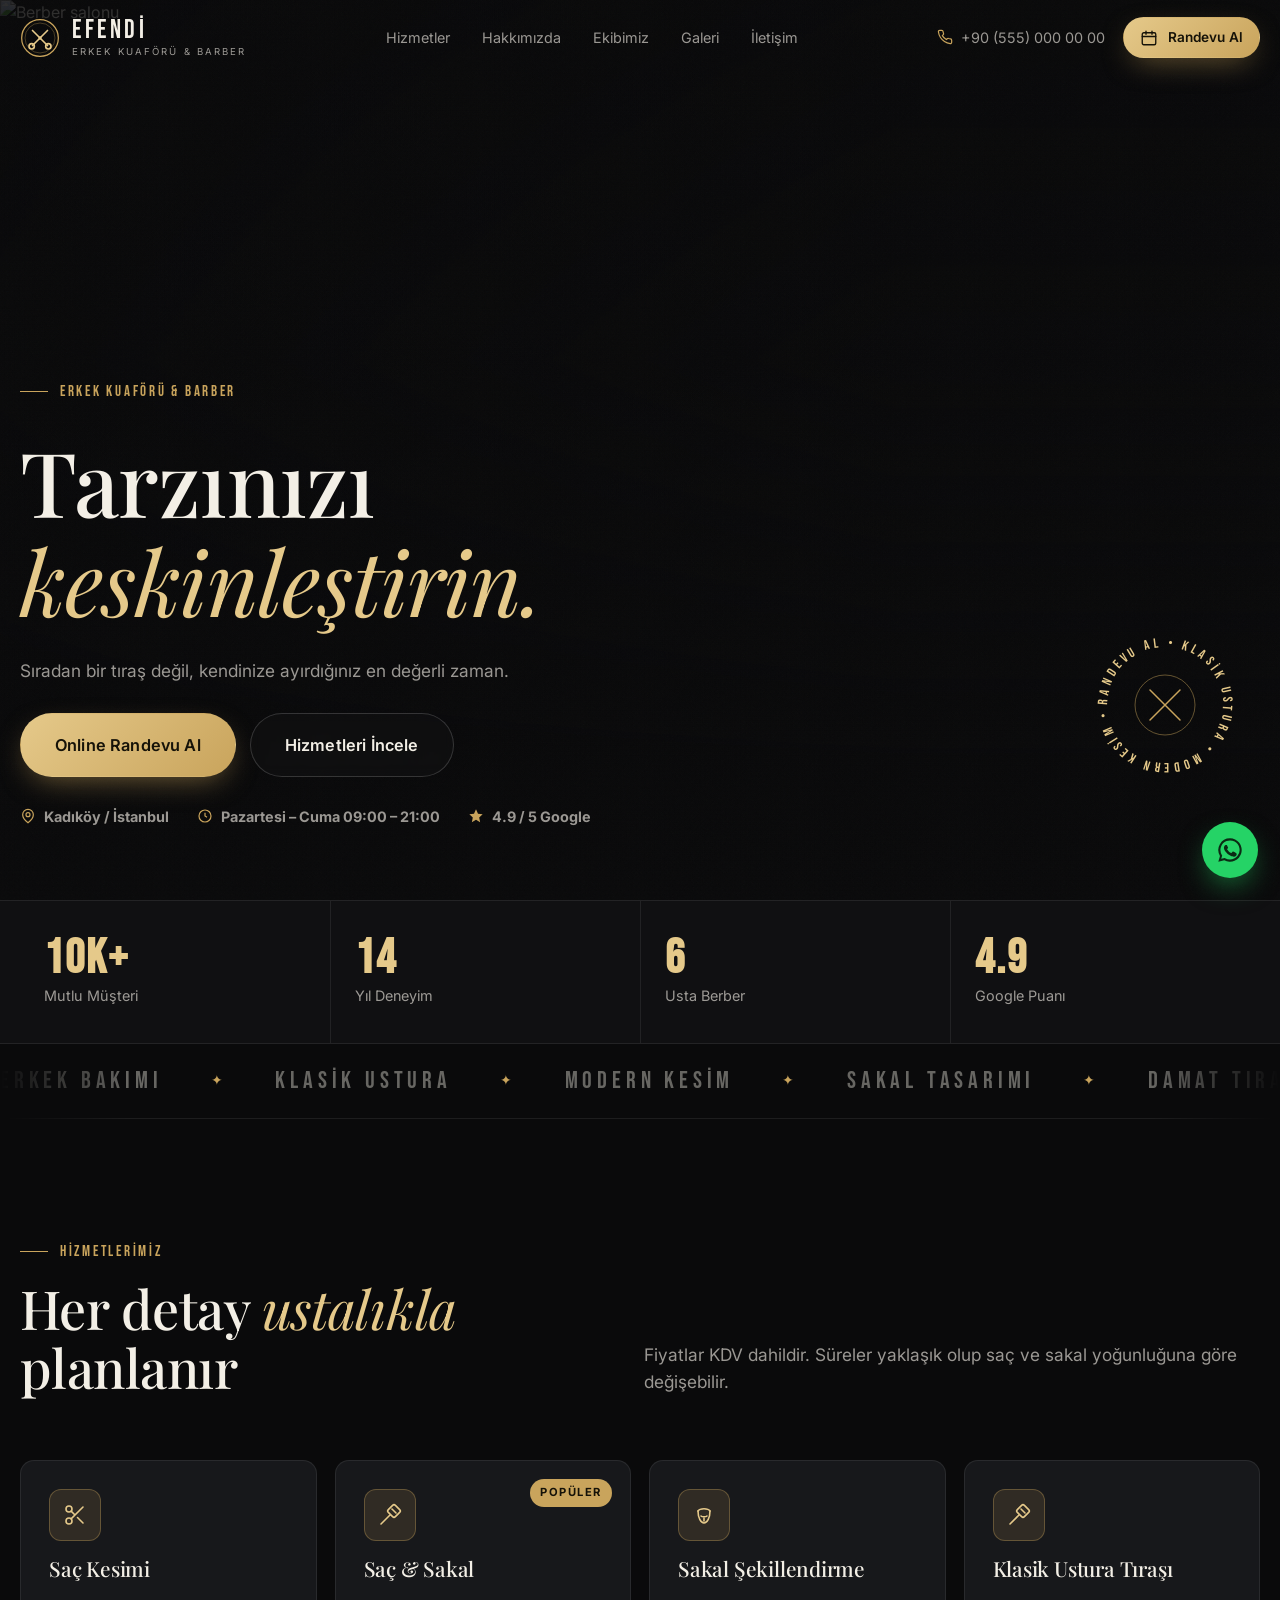
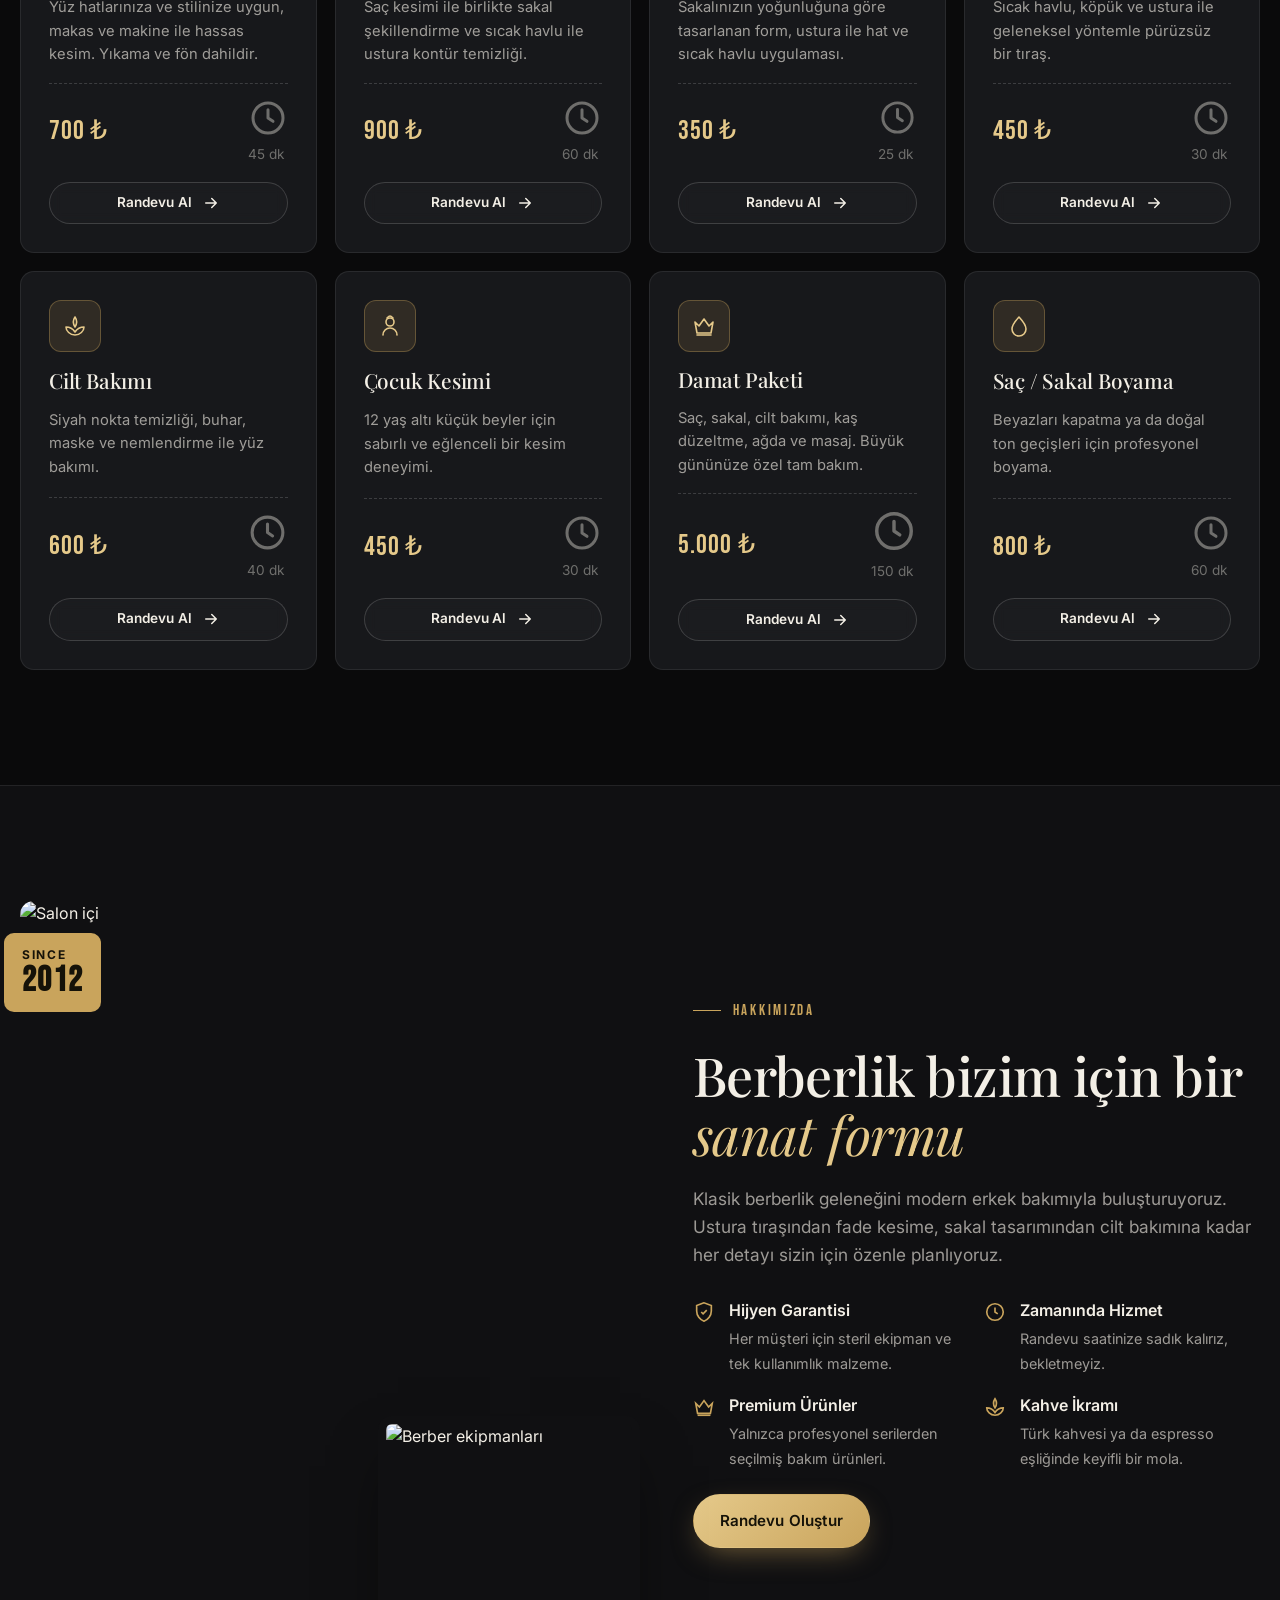
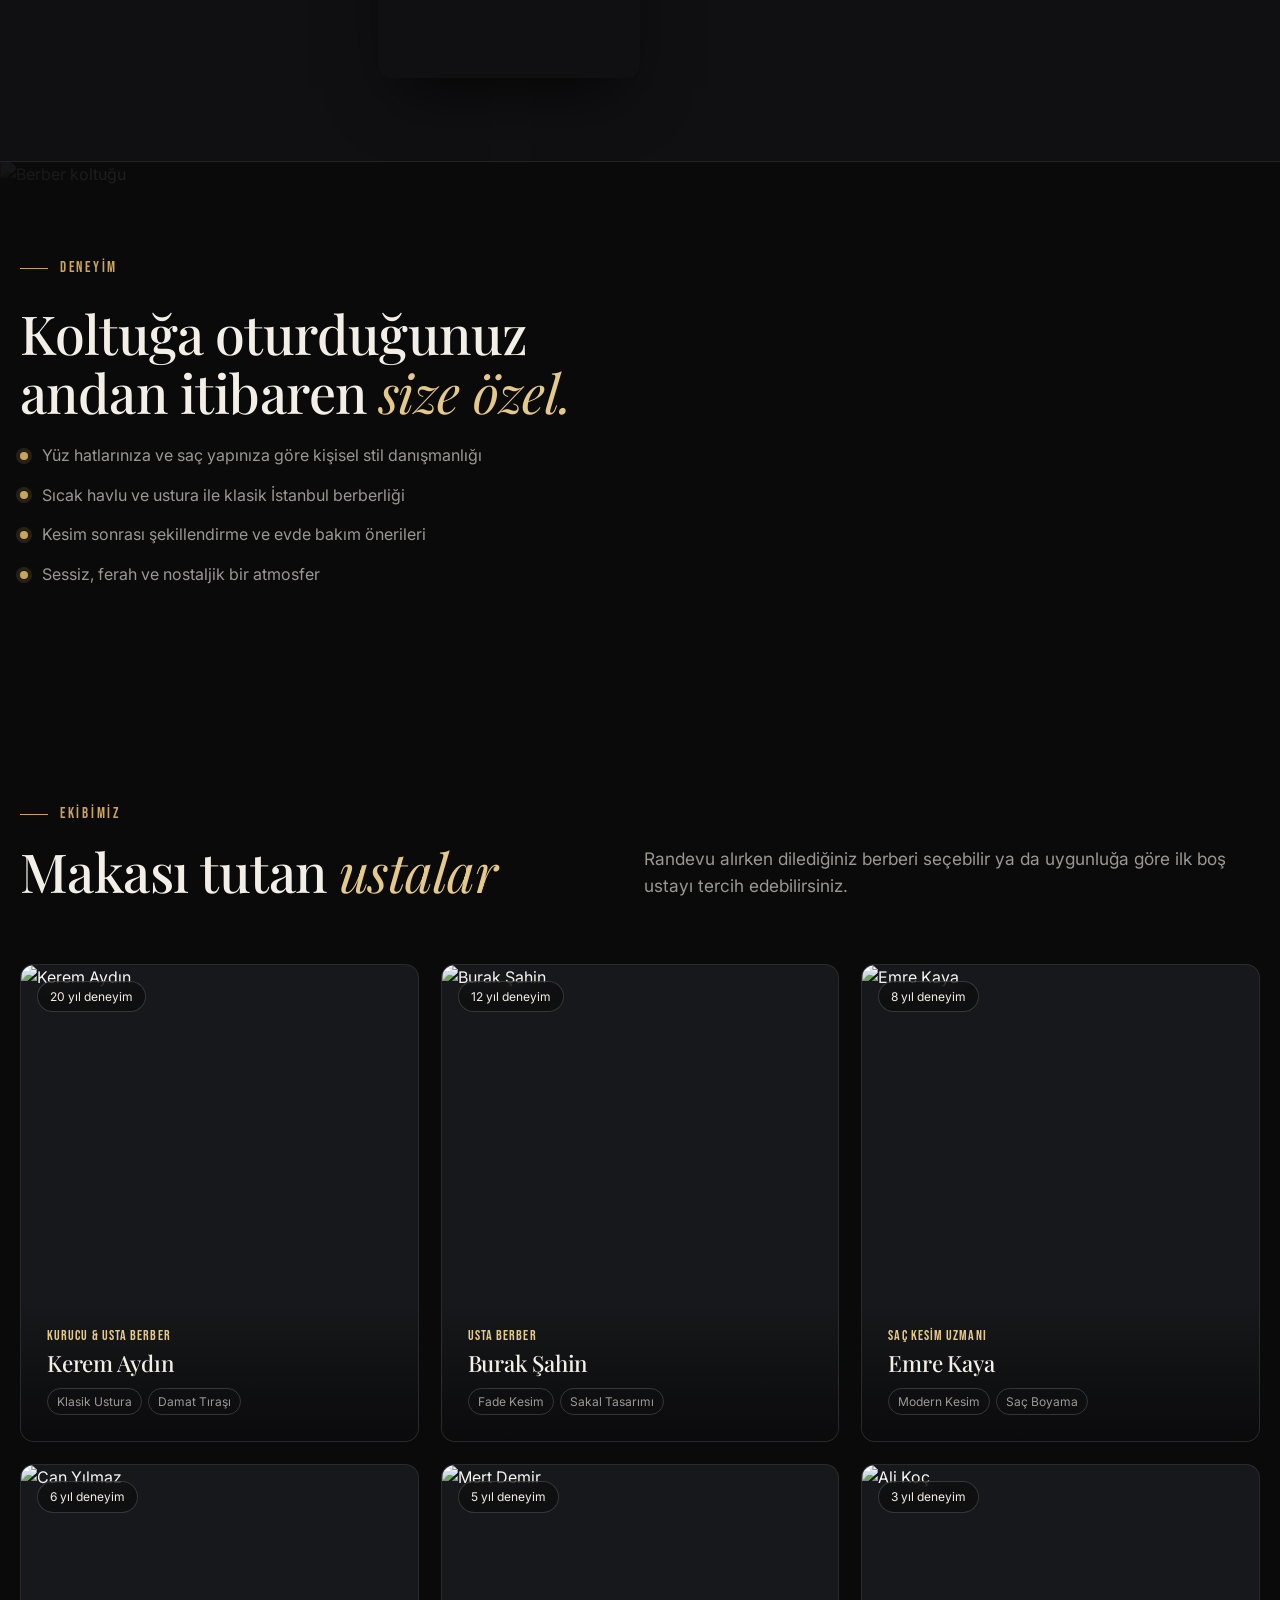
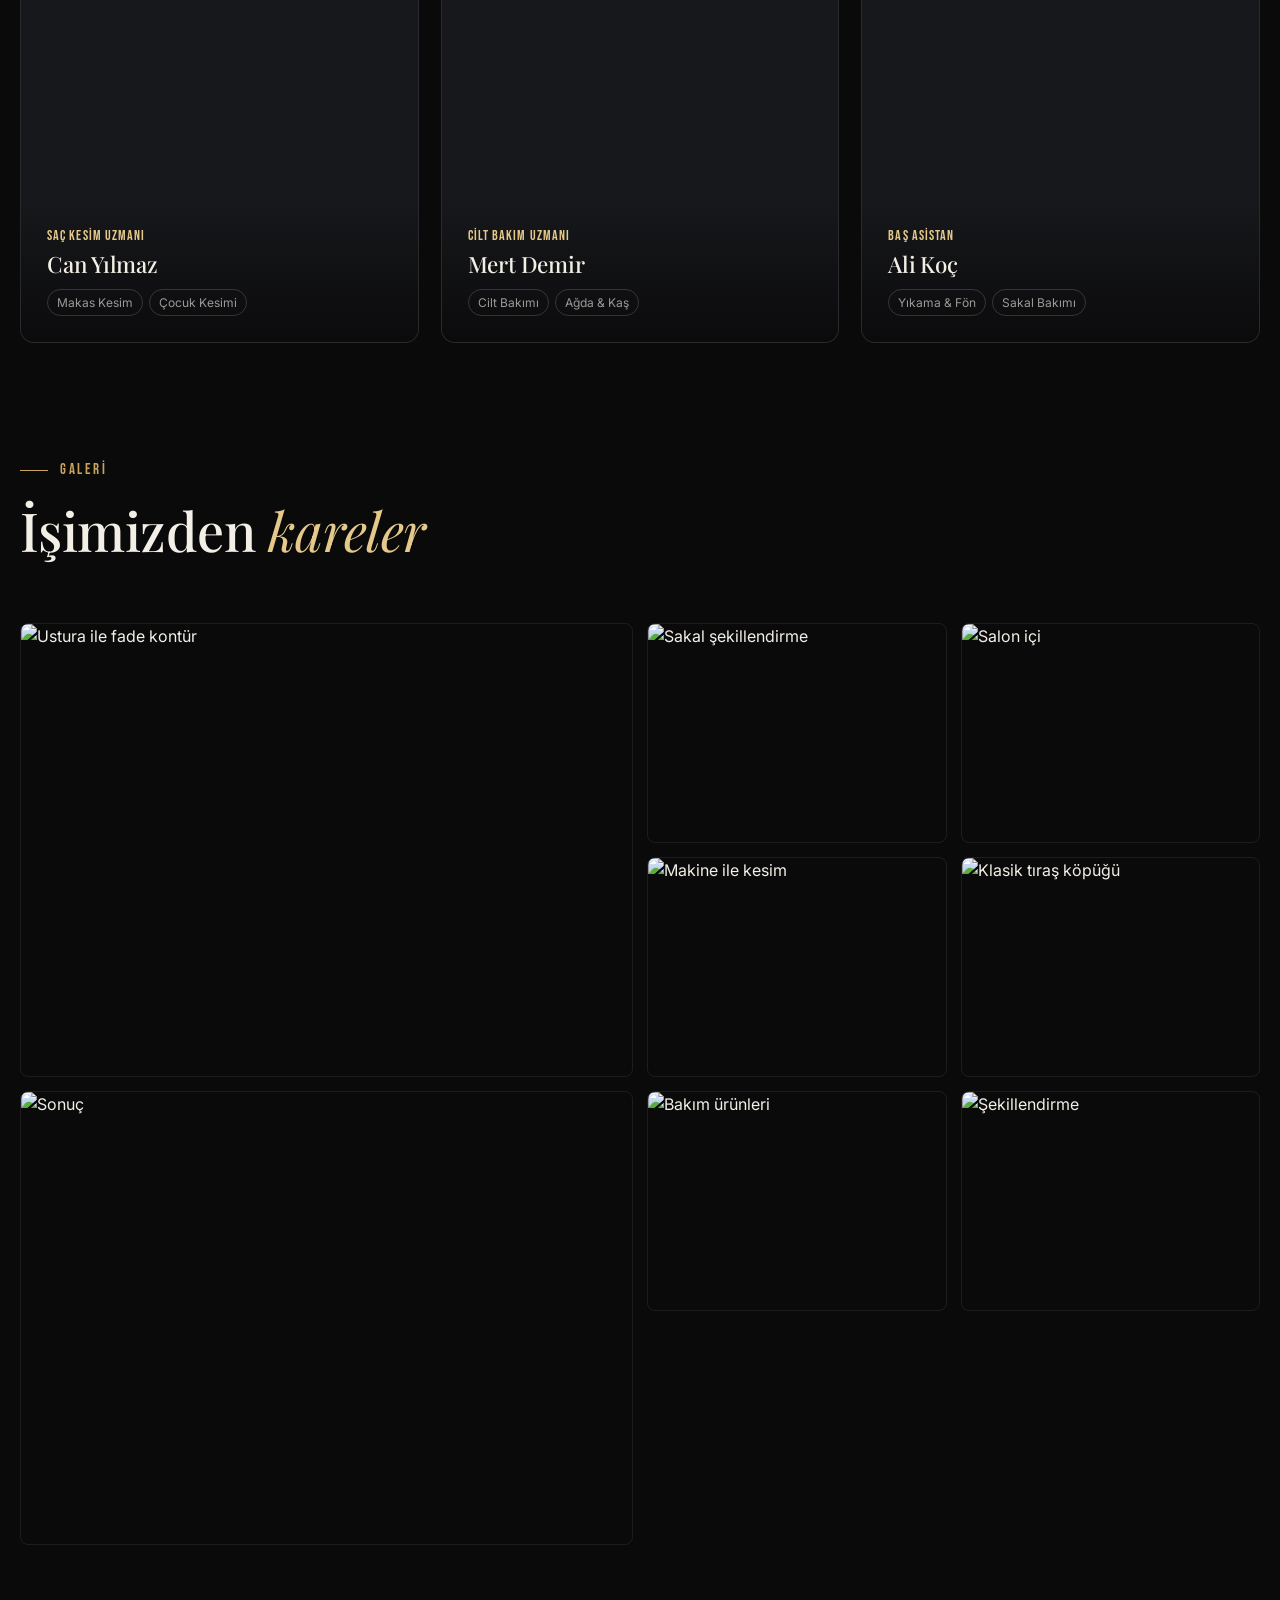
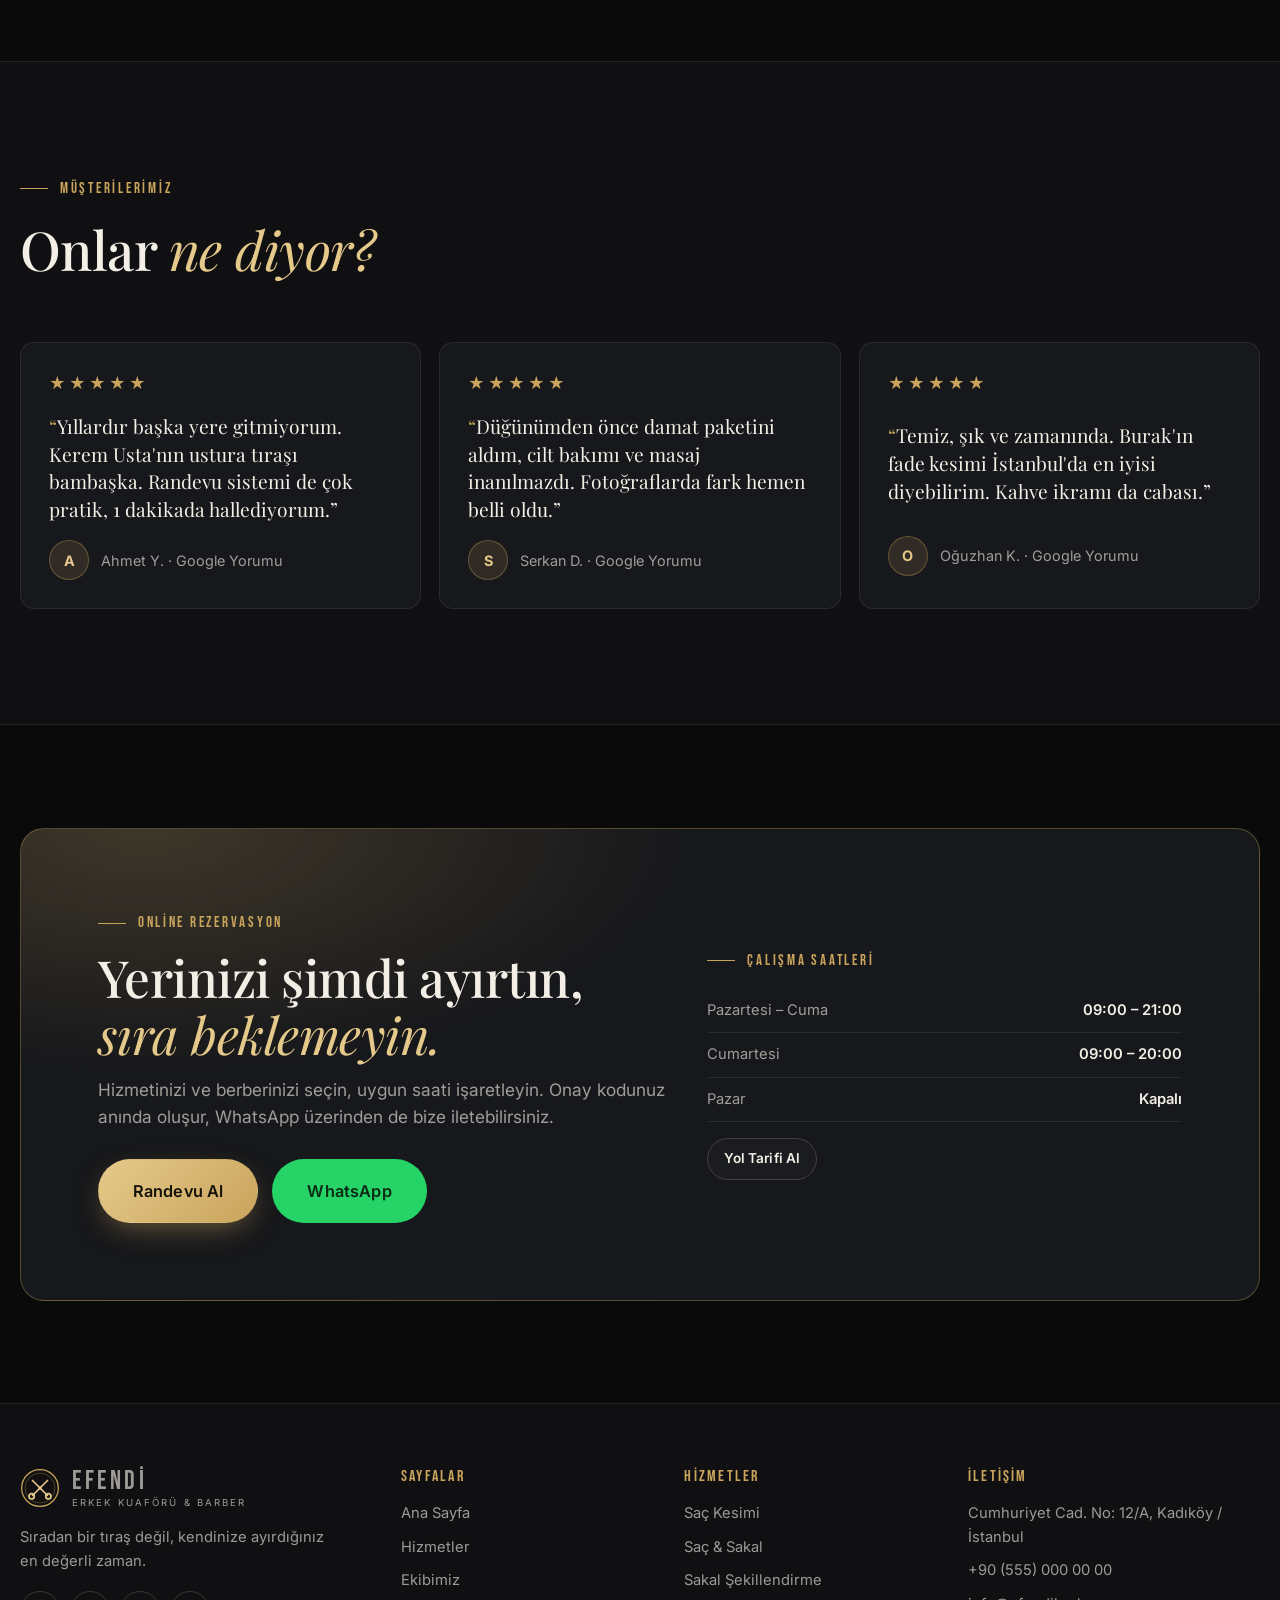
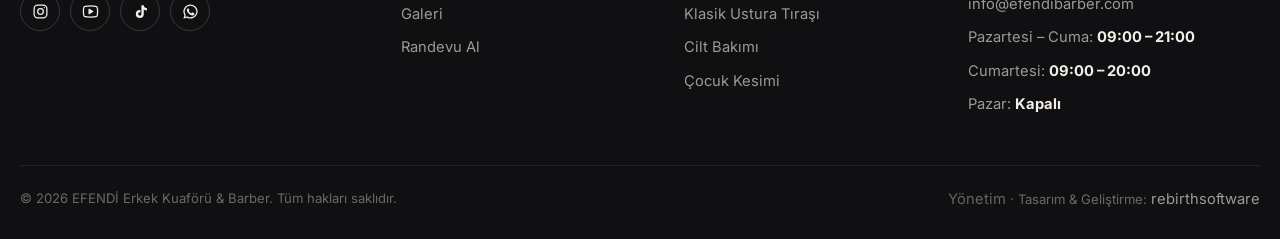
==== index.html @ 4434503c "Erkek kuaförü web sitesi ve randevu sistemi (ilk sürüm) GitHub Pages üzerinde çalışan statik site: -" ====
<!DOCTYPE html>
<html lang="tr">
<head>
  <meta charset="UTF-8">
  <meta name="viewport" content="width=device-width, initial-scale=1.0">
  <title>{{brand}} — Klasik Ustura, Modern Kesim</title>
  <meta name="description" content="Erkek kuaförü ve barber. Saç kesimi, sakal tasarımı, klasik ustura tıraşı ve cilt bakımı. Online randevu alın.">
  <meta name="theme-color" content="#0a0a0b">
  <meta property="og:title" content="EFENDİ Erkek Kuaförü & Barber">
  <meta property="og:description" content="Sıradan bir tıraş değil, kendinize ayırdığınız en değerli zaman. Online randevu alın.">
  <meta property="og:type" content="website">
  <link rel="icon" href="assets/img/favicon.svg" type="image/svg+xml">
  <link rel="preconnect" href="https://fonts.googleapis.com">
  <link rel="preconnect" href="https://fonts.gstatic.com" crossorigin>
  <link href="https://fonts.googleapis.com/css2?family=Bebas+Neue&family=Inter:wght@400;500;600;700&family=Playfair+Display:ital,wght@0,400;0,500;0,600;1,400;1,500&display=swap" rel="stylesheet">
  <link rel="stylesheet" href="assets/css/style.css">
</head>
<body>
  <div id="nav-host"></div>

  <!-- HERO -->
  <header class="hero" id="hero">
    <div class="hero-bg"><img id="hero-img" src="" alt="Berber salonu"></div>
    <div class="hero-grain"></div>
    <div class="container">
      <div class="hero-content">
        <span class="eyebrow reveal in">Erkek Kuaförü & Barber</span>
        <h1 class="reveal in" data-delay="1">Tarzınızı <em class="accent">keskinleştirin.</em></h1>
        <p class="lead reveal in" data-delay="2" id="hero-tagline"></p>
        <div class="hero-actions reveal in" data-delay="3">
          <a class="btn btn-gold btn-lg" href="randevu.html">Online Randevu Al</a>
          <a class="btn btn-ghost btn-lg" href="#hizmetler">Hizmetleri İncele</a>
        </div>
        <div class="hero-meta reveal in" data-delay="3">
          <span><svg viewBox="0 0 24 24" fill="none" stroke="currentColor" stroke-width="1.8"><path d="M20 10c0 6-8 12-8 12S4 16 4 10a8 8 0 0 1 16 0Z"/><circle cx="12" cy="10" r="3"/></svg><b id="hero-addr"></b></span>
          <span><svg viewBox="0 0 24 24" fill="none" stroke="currentColor" stroke-width="1.8"><circle cx="12" cy="12" r="9"/><path d="M12 7v5l3 2"/></svg><b id="hero-hours"></b></span>
          <span><svg viewBox="0 0 24 24" fill="currentColor"><path d="m12 2 3 6.6 7 .8-5.2 4.8 1.4 7L12 17.7 5.8 21.2l1.4-7L2 9.4l7-.8Z"/></svg><b>4.9 / 5 Google</b></span>
        </div>
      </div>
    </div>
    <div class="hero-badge" aria-hidden="true">
      <svg viewBox="0 0 150 150">
        <defs><path id="circ" d="M75,75 m-58,0 a58,58 0 1,1 116,0 a58,58 0 1,1 -116,0"/></defs>
        <text><textPath href="#circ">RANDEVU AL • KLASİK USTURA • MODERN KESİM • </textPath></text>
        <path d="M60 60 90 90M90 60 60 90" stroke="#c9a45c" stroke-width="1.5" stroke-linecap="round"/>
        <circle cx="75" cy="75" r="30" fill="none" stroke="#c9a45c" stroke-width=".8" opacity=".6"/>
      </svg>
    </div>
  </header>

  <!-- İSTATİSTİK -->
  <section class="stats"><div class="container" id="stats"></div></section>

  <!-- KAYAN BANT -->
  <div class="marquee" aria-hidden="true"><div class="marquee-track" id="marquee"></div></div>

  <!-- HİZMETLER -->
  <section class="section" id="hizmetler">
    <div class="container">
      <div class="section-head split">
        <div>
          <span class="eyebrow reveal">Hizmetlerimiz</span>
          <h2 class="reveal" data-delay="1" style="margin-top:14px">Her detay <em class="accent">ustalıkla</em> planlanır</h2>
        </div>
        <p class="lead reveal" data-delay="2">Fiyatlar KDV dahildir. Süreler yaklaşık olup saç ve sakal yoğunluğuna göre değişebilir.</p>
      </div>
      <div class="services-grid" id="services"></div>
    </div>
  </section>

  <!-- HAKKIMIZDA -->
  <section class="section about" id="hakkimizda">
    <div class="container about-grid">
      <div class="about-media reveal">
        <img class="main" id="about-img" src="" alt="Salon içi" loading="lazy">
        <img class="float" id="about-img2" src="" alt="Berber ekipmanları" loading="lazy">
        <div class="since"><small>SINCE</small><b id="since-year"></b></div>
      </div>
      <div class="about-text">
        <span class="eyebrow reveal">Hakkımızda</span>
        <h2 class="reveal" data-delay="1">Berberlik bizim için bir <em class="accent">sanat formu</em></h2>
        <p class="lead reveal" data-delay="2" id="about-desc"></p>
        <div class="features reveal" data-delay="3">
          <div class="feature"><svg viewBox="0 0 24 24" fill="none" stroke="currentColor" stroke-width="1.8"><path d="M12 2 4 5v6c0 5 3.5 9.5 8 11 4.5-1.5 8-6 8-11V5Z"/><path d="m9 12 2 2 4-4"/></svg><div><b>Hijyen Garantisi</b><span>Her müşteri için steril ekipman ve tek kullanımlık malzeme.</span></div></div>
          <div class="feature"><svg viewBox="0 0 24 24" fill="none" stroke="currentColor" stroke-width="1.8"><circle cx="12" cy="12" r="9"/><path d="M12 7v5l3 2"/></svg><div><b>Zamanında Hizmet</b><span>Randevu saatinize sadık kalırız, bekletmeyiz.</span></div></div>
          <div class="feature"><svg viewBox="0 0 24 24" fill="none" stroke="currentColor" stroke-width="1.8"><path d="m3 8 4 4 5-7 5 7 4-4-2 11H5Z"/><path d="M5 21h14"/></svg><div><b>Premium Ürünler</b><span>Yalnızca profesyonel serilerden seçilmiş bakım ürünleri.</span></div></div>
          <div class="feature"><svg viewBox="0 0 24 24" fill="none" stroke="currentColor" stroke-width="1.8"><path d="M12 21c-5 0-9-4-9-8 4 0 7 2 9 5 2-3 5-5 9-5 0 4-4 8-9 8Z"/><path d="M12 13c-2-3-2-7 0-10 2 3 2 7 0 10Z"/></svg><div><b>Kahve İkramı</b><span>Türk kahvesi ya da espresso eşliğinde keyifli bir mola.</span></div></div>
        </div>
        <div class="reveal" data-delay="3"><a class="btn btn-gold" href="randevu.html">Randevu Oluştur</a></div>
      </div>
    </div>
  </section>

  <!-- DENEYİM -->
  <section class="experience">
    <img id="exp-img" src="" alt="Berber koltuğu" loading="lazy">
    <div class="container">
      <div class="experience-content">
        <span class="eyebrow reveal">Deneyim</span>
        <h2 class="reveal" data-delay="1">Koltuğa oturduğunuz andan itibaren <em class="accent">size özel.</em></h2>
        <ul class="exp-list reveal" data-delay="2">
          <li>Yüz hatlarınıza ve saç yapınıza göre kişisel stil danışmanlığı</li>
          <li>Sıcak havlu ve ustura ile klasik İstanbul berberliği</li>
          <li>Kesim sonrası şekillendirme ve evde bakım önerileri</li>
          <li>Sessiz, ferah ve nostaljik bir atmosfer</li>
        </ul>
      </div>
    </div>
  </section>

  <!-- EKİP -->
  <section class="section" id="ekip">
    <div class="container">
      <div class="section-head split">
        <div>
          <span class="eyebrow reveal">Ekibimiz</span>
          <h2 class="reveal" data-delay="1" style="margin-top:14px">Makası tutan <em class="accent">ustalar</em></h2>
        </div>
        <p class="lead reveal" data-delay="2">Randevu alırken dilediğiniz berberi seçebilir ya da uygunluğa göre ilk boş ustayı tercih edebilirsiniz.</p>
      </div>
      <div class="team-grid" id="team"></div>
    </div>
  </section>

  <!-- GALERİ -->
  <section class="section" id="galeri" style="padding-top:0">
    <div class="container">
      <div class="section-head">
        <span class="eyebrow reveal">Galeri</span>
        <h2 class="reveal" data-delay="1">İşimizden <em class="accent">kareler</em></h2>
      </div>
      <div class="gallery-grid reveal" id="gallery"></div>
    </div>
  </section>

  <!-- YORUMLAR -->
  <section class="section reviews">
    <div class="container">
      <div class="section-head">
        <span class="eyebrow reveal">Müşterilerimiz</span>
        <h2 class="reveal" data-delay="1">Onlar <em class="accent">ne diyor?</em></h2>
      </div>
      <div class="reviews-grid" id="reviews"></div>
    </div>
  </section>

  <!-- CTA -->
  <section class="cta" id="randevu">
    <div class="container">
      <div class="cta-box reveal">
        <div>
          <span class="eyebrow">Online Rezervasyon</span>
          <h2 style="margin-top:14px">Yerinizi şimdi ayırtın, <em class="accent">sıra beklemeyin.</em></h2>
          <p class="lead">Hizmetinizi ve berberinizi seçin, uygun saati işaretleyin. Onay kodunuz anında oluşur, WhatsApp üzerinden de bize iletebilirsiniz.</p>
          <div class="hero-actions" style="margin-top:28px">
            <a class="btn btn-gold btn-lg" href="randevu.html">Randevu Al</a>
            <a class="btn btn-wa btn-lg" id="cta-wa" href="#" target="_blank" rel="noopener">WhatsApp</a>
          </div>
        </div>
        <div class="cta-side" style="width:100%">
          <span class="eyebrow">Çalışma Saatleri</span>
          <table class="hours-table"><tbody id="hours"></tbody></table>
          <a class="btn btn-ghost btn-sm" id="cta-map" href="#" target="_blank" rel="noopener">Yol Tarifi Al</a>
        </div>
      </div>
    </div>
  </section>

  <div id="footer-host"></div>

  <script src="assets/js/config.js"></script>
  <script src="assets/js/store.js"></script>
  <script src="assets/js/main.js"></script>
</body>
</html>
---- assets/css/style.css ----
/* =========================================================================
   EFENDİ Erkek Kuaförü — Stil Dosyası
   ========================================================================= */

:root {
  --bg: #0a0a0b;
  --bg-2: #101012;
  --surface: #17181b;
  --surface-2: #1e1f23;
  --line: rgba(255, 255, 255, 0.08);
  --line-strong: rgba(255, 255, 255, 0.16);
  --text: #f3efe6;
  --muted: rgba(243, 239, 230, 0.62);
  --muted-2: rgba(243, 239, 230, 0.4);
  --gold: #c9a45c;
  --gold-2: #e5c98a;
  --gold-dim: rgba(201, 164, 92, 0.14);
  --gold-line: rgba(201, 164, 92, 0.35);
  --danger: #e2654f;
  --success: #6fbf8a;
  --warning: #e0b25b;
  --info: #7aa7e0;

  --font-display: "Playfair Display", Georgia, serif;
  --font-accent: "Bebas Neue", Impact, sans-serif;
  --font-sans: "Inter", system-ui, -apple-system, "Segoe UI", sans-serif;

  --radius: 14px;
  --radius-sm: 8px;
  --container: 1240px;
  --nav-h: 76px;
  --ease: cubic-bezier(0.2, 0.7, 0.2, 1);
}

*, *::before, *::after { box-sizing: border-box; }
html { scroll-behavior: smooth; -webkit-text-size-adjust: 100%; }
body {
  margin: 0;
  background: var(--bg);
  color: var(--text);
  font-family: var(--font-sans);
  font-size: 16px;
  line-height: 1.6;
  -webkit-font-smoothing: antialiased;
  overflow-x: hidden;
}
img { display: block; max-width: 100%; }
a { color: inherit; text-decoration: none; }
button { font: inherit; color: inherit; cursor: pointer; background: none; border: 0; }
input, select, textarea { font: inherit; color: inherit; }
::selection { background: var(--gold); color: #111; }

h1, h2, h3, h4 { margin: 0; font-family: var(--font-display); font-weight: 500; line-height: 1.1; letter-spacing: -0.01em; }
h1 { font-size: clamp(2.8rem, 7vw, 6.2rem); }
h2 { font-size: clamp(2rem, 4.2vw, 3.4rem); }
h3 { font-size: 1.35rem; }
p { margin: 0; }
em.accent, .accent { font-style: italic; color: var(--gold-2); font-weight: 400; }

.container { width: min(var(--container), 100% - 40px); margin-inline: auto; }
.eyebrow {
  font-family: var(--font-accent);
  letter-spacing: 0.18em;
  font-size: 0.95rem;
  color: var(--gold);
  display: inline-flex; align-items: center; gap: 12px;
  text-transform: uppercase;
}
.eyebrow::before { content: ""; width: 28px; height: 1px; background: var(--gold); }
.lead { color: var(--muted); font-size: 1.08rem; max-width: 56ch; }
.section { padding: clamp(72px, 9vw, 128px) 0; position: relative; }
.section-head { display: grid; gap: 18px; margin-bottom: clamp(40px, 5vw, 64px); }
.section-head.split { grid-template-columns: 1fr auto; align-items: end; }
@media (max-width: 760px) { .section-head.split { grid-template-columns: 1fr; } }

/* ---------- Butonlar ---------- */
.btn {
  display: inline-flex; align-items: center; justify-content: center; gap: 10px;
  padding: 14px 26px; border-radius: 999px;
  font-weight: 600; font-size: 0.95rem; letter-spacing: 0.01em;
  border: 1px solid transparent; transition: all 0.3s var(--ease); white-space: nowrap;
}
.btn svg { width: 18px; height: 18px; }
.btn-gold { background: linear-gradient(135deg, var(--gold-2), var(--gold)); color: #151208; box-shadow: 0 10px 30px -10px rgba(201, 164, 92, 0.6); }
.btn-gold:hover { transform: translateY(-2px); box-shadow: 0 16px 36px -12px rgba(201, 164, 92, 0.8); }
.btn-ghost { border-color: var(--line-strong); color: var(--text); background: rgba(255, 255, 255, 0.02); backdrop-filter: blur(6px); }
.btn-ghost:hover { border-color: var(--gold); color: var(--gold-2); }
.btn-dark { background: var(--surface-2); border-color: var(--line); }
.btn-dark:hover { border-color: var(--line-strong); }
.btn-sm { padding: 9px 16px; font-size: 0.85rem; }
.btn-lg { padding: 18px 34px; font-size: 1.02rem; }
.btn-block { width: 100%; }
.btn:disabled { opacity: 0.45; cursor: not-allowed; transform: none !important; }
.btn-wa { background: #25d366; color: #0b2a14; }
.btn-wa:hover { background: #2fe072; }

/* ---------- Navigasyon ---------- */
.nav {
  position: fixed; inset: 0 0 auto 0; z-index: 50; height: var(--nav-h);
  display: flex; align-items: center;
  transition: background 0.4s var(--ease), border-color 0.4s var(--ease);
  border-bottom: 1px solid transparent;
}
.nav.scrolled { background: rgba(10, 10, 11, 0.78); backdrop-filter: blur(14px); border-color: var(--line); }
.nav .container { display: flex; align-items: center; justify-content: space-between; gap: 24px; }
.logo { display: flex; align-items: center; gap: 12px; }
.logo-mark { width: 40px; height: 40px; }
.logo-text { font-family: var(--font-accent); font-size: 1.6rem; letter-spacing: 0.14em; line-height: 1; }
.logo-text small { display: block; font-family: var(--font-sans); font-size: 0.6rem; letter-spacing: 0.22em; color: var(--muted); text-transform: uppercase; margin-top: 3px; }
.nav-links { display: flex; gap: 32px; list-style: none; margin: 0; padding: 0; }
.nav-links a { font-size: 0.9rem; color: var(--muted); position: relative; padding: 6px 0; transition: color 0.3s; }
.nav-links a::after { content: ""; position: absolute; left: 0; bottom: 0; width: 0; height: 1px; background: var(--gold); transition: width 0.3s var(--ease); }
.nav-links a:hover, .nav-links a.active { color: var(--text); }
.nav-links a:hover::after, .nav-links a.active::after { width: 100%; }
.nav-cta { display: flex; align-items: center; gap: 18px; }
.nav-phone { font-size: 0.9rem; color: var(--muted); display: inline-flex; gap: 8px; align-items: center; }
.nav-phone svg { width: 16px; height: 16px; color: var(--gold); }
.burger { display: none; width: 44px; height: 44px; border-radius: 50%; border: 1px solid var(--line-strong); flex-direction: column; align-items: center; justify-content: center; gap: 5px; }
.burger span { display: block; width: 18px; height: 1.5px; background: var(--text); transition: 0.3s var(--ease); }
@media (max-width: 560px) {
  .logo-text small { display: none; }
  .nav-cta { gap: 10px; }
  .nav-cta .btn-sm { padding: 9px 14px; }
}
@media (max-width: 1000px) {
  .nav-links, .nav-phone { display: none; }
  .burger { display: flex; }
  .logo-text small { white-space: nowrap; }
  .nav.open .nav-links {
    display: flex; flex-direction: column; gap: 6px;
    position: fixed; top: var(--nav-h); left: 0; right: 0; padding: 20px 20px 28px;
    background: rgba(10, 10, 11, 0.96); backdrop-filter: blur(16px); border-bottom: 1px solid var(--line);
  }
  .nav.open .nav-links a { font-size: 1.2rem; padding: 12px 0; font-family: var(--font-display); color: var(--text); }
  .nav.open .burger span:nth-child(1) { transform: translateY(6.5px) rotate(45deg); }
  .nav.open .burger span:nth-child(2) { opacity: 0; transform: scaleX(0); }
  .nav.open .burger span:nth-child(3) { transform: translateY(-6.5px) rotate(-45deg); }
}

/* ---------- Hero ---------- */
.hero {
  position: relative; min-height: 100svh; display: grid; align-items: end;
  padding: calc(var(--nav-h) + 40px) 0 72px; overflow: hidden; isolation: isolate;
}
.hero-bg { position: absolute; inset: 0; z-index: -2; }
.hero-bg img { width: 100%; height: 100%; object-fit: cover; transform: scale(1.08); animation: heroZoom 14s var(--ease) forwards; }
@keyframes heroZoom { to { transform: scale(1); } }
.hero-bg::after {
  content: ""; position: absolute; inset: 0;
  background:
    linear-gradient(180deg, rgba(10, 10, 11, 0.55) 0%, rgba(10, 10, 11, 0.25) 40%, rgba(10, 10, 11, 0.92) 85%, var(--bg) 100%),
    linear-gradient(90deg, rgba(10, 10, 11, 0.7) 0%, rgba(10, 10, 11, 0.1) 70%);
}
.hero-grain { position: absolute; inset: 0; z-index: -1; opacity: 0.35; pointer-events: none;
  background-image: url("data:image/svg+xml,%3Csvg xmlns='http://www.w3.org/2000/svg' width='160' height='160'%3E%3Cfilter id='n'%3E%3CfeTurbulence baseFrequency='0.8' numOctaves='2' stitchTiles='stitch'/%3E%3C/filter%3E%3Crect width='100%25' height='100%25' filter='url(%23n)' opacity='0.08'/%3E%3C/svg%3E"); }
.hero-content { display: grid; gap: 28px; max-width: 820px; }
.hero h1 { text-wrap: balance; }
.hero-actions { display: flex; flex-wrap: wrap; gap: 14px; }
.hero-meta { display: flex; flex-wrap: wrap; gap: 28px; color: var(--muted); font-size: 0.9rem; }
.hero-meta span { display: inline-flex; gap: 8px; align-items: center; }
.hero-meta svg { width: 16px; height: 16px; color: var(--gold); }
.hero-badge {
  position: absolute; right: 40px; bottom: 120px; width: 150px; height: 150px; border-radius: 50%;
  display: grid; place-items: center; animation: spin 18s linear infinite;
}
.hero-badge svg { width: 100%; height: 100%; }
.hero-badge text { font-family: var(--font-accent); font-size: 13.5px; letter-spacing: 0.26em; fill: var(--gold-2); }
@keyframes spin { to { transform: rotate(360deg); } }
@media (max-width: 900px) { .hero-badge { display: none; } }

/* ---------- İstatistikler ---------- */
.stats { border-block: 1px solid var(--line); background: var(--bg-2); }
.stats .container { display: grid; grid-template-columns: repeat(4, 1fr); }
.stat { padding: 34px 24px; border-left: 1px solid var(--line); }
.stat:first-child { border-left: 0; }
.stat b { display: block; font-family: var(--font-accent); font-size: 3rem; line-height: 1; color: var(--gold-2); letter-spacing: 0.04em; }
.stat span { color: var(--muted); font-size: 0.9rem; }
@media (max-width: 760px) {
  .stats .container { grid-template-columns: 1fr 1fr; }
  .stat:nth-child(3) { border-left: 0; }
  .stat:nth-child(n + 3) { border-top: 1px solid var(--line); }
}

/* ---------- Kayan bant ---------- */
.marquee { overflow: hidden; border-bottom: 1px solid var(--line); padding: 18px 0; -webkit-mask: linear-gradient(90deg, transparent, #000 10%, #000 90%, transparent); mask: linear-gradient(90deg, transparent, #000 10%, #000 90%, transparent); }
.marquee-track { display: flex; gap: 48px; width: max-content; animation: marquee 40s linear infinite; }
.marquee-track span { font-family: var(--font-accent); font-size: 1.5rem; letter-spacing: 0.2em; color: var(--muted-2); display: inline-flex; align-items: center; gap: 48px; }
.marquee-track span::after { content: "✦"; color: var(--gold); font-size: 0.9rem; }
@keyframes marquee { to { transform: translateX(-50%); } }

/* ---------- Hizmetler ---------- */
.services-grid { display: grid; grid-template-columns: repeat(4, 1fr); gap: 18px; }
@media (max-width: 1100px) { .services-grid { grid-template-columns: repeat(2, 1fr); } }
@media (max-width: 560px) { .services-grid { grid-template-columns: 1fr; } }
.card {
  background: var(--surface); border: 1px solid var(--line); border-radius: var(--radius);
  padding: 28px; position: relative; overflow: hidden; transition: transform 0.4s var(--ease), border-color 0.4s;
}
.card:hover { transform: translateY(-6px); border-color: var(--gold-line); }
.card::before { content: ""; position: absolute; inset: 0; background: radial-gradient(400px 200px at 0% 0%, var(--gold-dim), transparent 60%); opacity: 0; transition: opacity 0.4s; }
.card:hover::before { opacity: 1; }
.service-card { display: grid; gap: 16px; min-height: 290px; }
.service-icon { width: 52px; height: 52px; border-radius: 12px; display: grid; place-items: center; background: var(--gold-dim); border: 1px solid var(--gold-line); color: var(--gold-2); }
.service-icon svg { width: 24px; height: 24px; }
.service-card h3 { font-size: 1.3rem; }
.service-card p { color: var(--muted); font-size: 0.92rem; flex: 1; }
.service-foot { display: flex; justify-content: space-between; align-items: center; margin-top: auto; padding-top: 14px; border-top: 1px dashed var(--line-strong); }
.price { font-family: var(--font-accent); font-size: 1.7rem; color: var(--gold-2); letter-spacing: 0.04em; }
.dur { color: var(--muted-2); font-size: 0.85rem; }
.tag { position: absolute; top: 18px; right: 18px; font-size: 0.7rem; letter-spacing: 0.14em; text-transform: uppercase; padding: 5px 10px; border-radius: 999px; background: var(--gold); color: #151208; font-weight: 700; }

/* ---------- Hakkımızda ---------- */
.about { background: var(--bg-2); border-block: 1px solid var(--line); }
.about-grid { display: grid; grid-template-columns: 1.05fr 1fr; gap: clamp(40px, 6vw, 96px); align-items: center; }
@media (max-width: 960px) { .about-grid { grid-template-columns: 1fr; } }
.about-media { position: relative; }
.about-media .main { border-radius: var(--radius); aspect-ratio: 4 / 5; object-fit: cover; width: 100%; }
.about-media .float { position: absolute; right: -24px; bottom: -32px; width: 44%; aspect-ratio: 1; object-fit: cover; border-radius: var(--radius); border: 8px solid var(--bg-2); box-shadow: 0 30px 60px -20px rgba(0,0,0,.7); }
.about-media .since { position: absolute; left: -16px; top: 32px; background: var(--gold); color: #151208; padding: 14px 18px; border-radius: 10px; font-family: var(--font-accent); letter-spacing: .08em; line-height: 1; }
.about-media .since b { display: block; font-size: 2.2rem; }
.about-media .since small { font-size: .75rem; font-family: var(--font-sans); font-weight: 700; letter-spacing: .14em; }
@media (max-width: 960px) { .about-media .float { right: 0; } .about-media .since { left: 0; } }
.about-text { display: grid; gap: 22px; }
.features { display: grid; grid-template-columns: 1fr 1fr; gap: 16px; margin-top: 8px; }
@media (max-width: 560px) { .features { grid-template-columns: 1fr; } }
.feature { display: flex; gap: 14px; align-items: flex-start; }
.feature svg { width: 22px; height: 22px; color: var(--gold); flex: none; margin-top: 3px; }
.feature b { display: block; font-weight: 600; margin-bottom: 2px; }
.feature span { color: var(--muted); font-size: 0.9rem; }

/* ---------- Deneyim bandı ---------- */
.experience { position: relative; min-height: 520px; display: grid; align-items: center; isolation: isolate; overflow: hidden; }
.experience img { position: absolute; inset: 0; width: 100%; height: 100%; object-fit: cover; z-index: -2; }
.experience::after { content: ""; position: absolute; inset: 0; z-index: -1; background: linear-gradient(90deg, rgba(10,10,11,.95) 0%, rgba(10,10,11,.75) 50%, rgba(10,10,11,.3) 100%); }
.experience-content { max-width: 620px; display: grid; gap: 22px; padding: 80px 0; }
.exp-list { display: grid; gap: 14px; margin: 0; padding: 0; list-style: none; }
.exp-list li { display: flex; gap: 14px; align-items: center; color: var(--muted); }
.exp-list li::before { content: ""; width: 8px; height: 8px; border-radius: 50%; background: var(--gold); box-shadow: 0 0 0 4px var(--gold-dim); flex: none; }

/* ---------- Ekip ---------- */
.team-grid { display: grid; grid-template-columns: repeat(3, 1fr); gap: 22px; }
@media (max-width: 960px) { .team-grid { grid-template-columns: repeat(2, 1fr); } }
@media (max-width: 560px) { .team-grid { grid-template-columns: 1fr; } }
.member { position: relative; border-radius: var(--radius); overflow: hidden; aspect-ratio: 3 / 3.6; background: var(--surface); border: 1px solid var(--line); }
.member img { width: 100%; height: 100%; object-fit: cover; filter: grayscale(0.4) contrast(1.05); transition: transform 0.8s var(--ease), filter 0.6s; }
.member:hover img { transform: scale(1.05); filter: grayscale(0) contrast(1.05); }
.member-info { position: absolute; inset: auto 0 0 0; padding: 26px; background: linear-gradient(180deg, transparent, rgba(10,10,11,.95)); display: grid; gap: 4px; }
.member-info h3 { font-size: 1.4rem; }
.member-info span { color: var(--gold-2); font-size: 0.85rem; letter-spacing: 0.08em; text-transform: uppercase; font-family: var(--font-accent); }
.member-skills { display: flex; gap: 6px; flex-wrap: wrap; margin-top: 8px; }
.member-skills i { font-style: normal; font-size: 0.75rem; color: var(--muted); border: 1px solid var(--line-strong); padding: 3px 9px; border-radius: 999px; }
.member-exp { position: absolute; top: 16px; left: 16px; background: rgba(10,10,11,.6); backdrop-filter: blur(8px); border: 1px solid var(--line-strong); border-radius: 999px; padding: 5px 12px; font-size: .75rem; color: var(--text); }

/* ---------- Galeri ---------- */
.gallery-grid { display: grid; grid-template-columns: repeat(4, 1fr); grid-auto-rows: 220px; gap: 14px; }
.gallery-grid a { border-radius: var(--radius-sm); overflow: hidden; position: relative; border: 1px solid var(--line); }
.gallery-grid a:nth-child(1), .gallery-grid a:nth-child(6) { grid-column: span 2; grid-row: span 2; }
.gallery-grid img { width: 100%; height: 100%; object-fit: cover; transition: transform 0.8s var(--ease); }
.gallery-grid a:hover img { transform: scale(1.06); }
.gallery-grid a::after { content: attr(data-label); position: absolute; left: 14px; bottom: 12px; font-size: 0.8rem; color: var(--text); opacity: 0; transition: 0.3s; text-shadow: 0 2px 8px #000; }
.gallery-grid a:hover::after { opacity: 1; }
@media (max-width: 900px) { .gallery-grid { grid-template-columns: repeat(2, 1fr); grid-auto-rows: 180px; } .gallery-grid a:nth-child(1), .gallery-grid a:nth-child(6) { grid-column: span 2; grid-row: span 1; } }

/* ---------- Yorumlar ---------- */
.reviews { background: var(--bg-2); border-block: 1px solid var(--line); }
.reviews-grid { display: grid; grid-template-columns: repeat(3, 1fr); gap: 18px; }
@media (max-width: 900px) { .reviews-grid { grid-template-columns: 1fr; } }
.review { display: grid; gap: 16px; }
.review .stars { color: var(--gold); letter-spacing: 3px; }
.review q { font-family: var(--font-display); font-size: 1.2rem; line-height: 1.45; quotes: "“" "”"; }
.review q::before { color: var(--gold); }
.review .who { display: flex; align-items: center; gap: 12px; color: var(--muted); font-size: 0.9rem; }
.review .who i { width: 40px; height: 40px; border-radius: 50%; display: grid; place-items: center; background: var(--gold-dim); border: 1px solid var(--gold-line); color: var(--gold-2); font-style: normal; font-weight: 700; }

/* ---------- CTA ---------- */
.cta { padding: clamp(60px, 8vw, 110px) 0; }
.cta-box {
  border-radius: 24px; padding: clamp(40px, 6vw, 80px); position: relative; overflow: hidden;
  background: radial-gradient(900px 400px at 10% 0%, rgba(201,164,92,.22), transparent 60%), var(--surface);
  border: 1px solid var(--gold-line); display: grid; grid-template-columns: 1.2fr 1fr; gap: 40px; align-items: center;
}
@media (max-width: 900px) { .cta-box { grid-template-columns: 1fr; } }
.cta-box h2 { font-size: clamp(2rem, 4vw, 3.2rem); }
.cta-box .lead { margin-top: 14px; }
.cta-side { display: grid; gap: 16px; justify-items: start; }
.hours-table { width: 100%; border-collapse: collapse; font-size: 0.92rem; }
.hours-table td { padding: 10px 0; border-bottom: 1px solid var(--line); color: var(--muted); }
.hours-table td:last-child { text-align: right; color: var(--text); font-weight: 600; }

/* ---------- Footer ---------- */
.footer { border-top: 1px solid var(--line); padding: 64px 0 28px; background: var(--bg-2); }
.footer-grid { display: grid; grid-template-columns: 1.4fr 1fr 1fr 1.2fr; gap: 40px; }
@media (max-width: 900px) { .footer-grid { grid-template-columns: 1fr 1fr; } }
@media (max-width: 560px) { .footer-grid { grid-template-columns: 1fr; } }
.footer h4 { font-family: var(--font-accent); letter-spacing: 0.14em; font-size: 1rem; color: var(--gold); margin-bottom: 16px; }
.footer ul { list-style: none; padding: 0; margin: 0; display: grid; gap: 10px; }
.footer a, .footer li, .footer p { color: var(--muted); font-size: 0.92rem; }
.footer a:hover { color: var(--gold-2); }
.socials { display: flex; gap: 10px; margin-top: 18px; }
.socials a { width: 40px; height: 40px; border-radius: 50%; border: 1px solid var(--line-strong); display: grid; place-items: center; color: var(--text); transition: 0.3s; }
.socials a:hover { border-color: var(--gold); color: var(--gold-2); }
.socials svg { width: 17px; height: 17px; }
.footer-bottom { margin-top: 48px; padding-top: 22px; border-top: 1px solid var(--line); display: flex; flex-wrap: wrap; justify-content: space-between; gap: 10px; color: var(--muted-2); font-size: 0.82rem; }

/* ---------- Scroll reveal ---------- */
.reveal { opacity: 0; transform: translateY(24px); transition: opacity 0.8s var(--ease), transform 0.8s var(--ease); }
.reveal.in { opacity: 1; transform: none; }
.reveal[data-delay="1"] { transition-delay: 0.1s; }
.reveal[data-delay="2"] { transition-delay: 0.2s; }
.reveal[data-delay="3"] { transition-delay: 0.3s; }
@media (prefers-reduced-motion: reduce) { .reveal { opacity: 1; transform: none; transition: none; } .hero-bg img, .marquee-track, .hero-badge { animation: none; } }

/* ---------- Sabit WhatsApp ---------- */
.wa-float { position: fixed; right: 22px; bottom: 22px; z-index: 40; width: 56px; height: 56px; border-radius: 50%; background: #25d366; display: grid; place-items: center; color: #0b2a14; box-shadow: 0 12px 30px -8px rgba(37,211,102,.6); transition: transform .3s; }
.wa-float:hover { transform: scale(1.06); }
.wa-float svg { width: 28px; height: 28px; }

/* =========================================================================
   RANDEVU SAYFASI
   ========================================================================= */
.page { padding-top: calc(var(--nav-h) + 40px); padding-bottom: 100px; min-height: 100svh; }
.page-head { display: grid; gap: 14px; margin-bottom: 40px; }
.booking-layout { display: grid; grid-template-columns: 1fr 360px; gap: 32px; align-items: start; }
@media (max-width: 1000px) { .booking-layout { grid-template-columns: 1fr; } }

.stepper { display: grid; grid-template-columns: repeat(5, 1fr); gap: 8px; margin-bottom: 32px; }
.step-dot { display: grid; gap: 8px; font-size: 0.78rem; color: var(--muted-2); text-transform: uppercase; letter-spacing: 0.1em; font-family: var(--font-accent); }
.step-dot i { height: 3px; border-radius: 3px; background: var(--line-strong); display: block; transition: background 0.4s; }
.step-dot.done i, .step-dot.active i { background: var(--gold); }
.step-dot.active { color: var(--text); }
@media (max-width: 640px) { .step-dot span { display: none; } }

.panel { background: var(--surface); border: 1px solid var(--line); border-radius: var(--radius); padding: clamp(22px, 3vw, 36px); }
.panel h2 { font-size: clamp(1.5rem, 2.6vw, 2.1rem); margin-bottom: 8px; }
.panel .hint { color: var(--muted); font-size: 0.92rem; margin-bottom: 24px; }
.step { display: none; }
.step.active { display: block; animation: fadeUp 0.5s var(--ease); }
@keyframes fadeUp { from { opacity: 0; transform: translateY(12px); } to { opacity: 1; transform: none; } }
.step-actions { display: flex; justify-content: space-between; gap: 12px; margin-top: 28px; padding-top: 22px; border-top: 1px solid var(--line); }

.choice-grid { display: grid; grid-template-columns: repeat(2, 1fr); gap: 12px; }
@media (max-width: 640px) { .choice-grid { grid-template-columns: 1fr; } }
.choice {
  text-align: left; display: flex; gap: 14px; align-items: flex-start; padding: 16px; border-radius: 12px;
  border: 1px solid var(--line); background: var(--bg-2); transition: 0.25s; position: relative;
}
.choice:hover { border-color: var(--line-strong); }
.choice.selected { border-color: var(--gold); background: var(--gold-dim); }
.choice .check { width: 22px; height: 22px; border-radius: 50%; border: 1.5px solid var(--line-strong); flex: none; display: grid; place-items: center; margin-top: 2px; transition: .25s; }
.choice.selected .check { background: var(--gold); border-color: var(--gold); color: #151208; }
.choice .check svg { width: 13px; height: 13px; opacity: 0; }
.choice.selected .check svg { opacity: 1; }
.choice-body { flex: 1; display: grid; gap: 4px; }
.choice-body b { font-weight: 600; }
.choice-body small { color: var(--muted); font-size: 0.85rem; }
.choice-meta { font-family: var(--font-accent); color: var(--gold-2); font-size: 1.1rem; letter-spacing: .04em; white-space: nowrap; }
.choice img { width: 56px; height: 56px; border-radius: 50%; object-fit: cover; flex: none; }
.choice .avatar-any { width: 56px; height: 56px; border-radius: 50%; display: grid; place-items: center; background: var(--surface-2); border: 1px dashed var(--line-strong); color: var(--gold); flex: none; }
.choice .avatar-any svg { width: 22px; height: 22px; }

.calendar { display: grid; gap: 14px; }
.cal-head { display: flex; align-items: center; justify-content: space-between; }
.cal-head b { font-family: var(--font-display); font-size: 1.25rem; font-weight: 500; }
.cal-nav { width: 38px; height: 38px; border-radius: 50%; border: 1px solid var(--line-strong); display: grid; place-items: center; }
.cal-nav:hover { border-color: var(--gold); color: var(--gold-2); }
.cal-nav:disabled { opacity: .3; cursor: not-allowed; }
.cal-nav svg { width: 16px; height: 16px; }
.cal-grid { display: grid; grid-template-columns: repeat(7, 1fr); gap: 6px; }
.cal-grid .dow { text-align: center; font-size: 0.72rem; letter-spacing: 0.1em; color: var(--muted-2); padding: 6px 0; font-family: var(--font-accent); }
.day { aspect-ratio: 1; border-radius: 10px; display: grid; place-items: center; font-size: 0.95rem; border: 1px solid transparent; transition: 0.2s; position: relative; }
.day.enabled { background: var(--bg-2); border-color: var(--line); }
.day.enabled:hover { border-color: var(--gold-line); }
.day.disabled { color: var(--muted-2); opacity: 0.4; cursor: not-allowed; }
.day.today::after { content: ""; position: absolute; bottom: 6px; width: 4px; height: 4px; border-radius: 50%; background: var(--gold); }
.day.selected { background: var(--gold); color: #151208; border-color: var(--gold); font-weight: 700; }
.slots { display: grid; grid-template-columns: repeat(auto-fill, minmax(92px, 1fr)); gap: 8px; margin-top: 8px; }
.slot { padding: 12px 8px; border-radius: 10px; border: 1px solid var(--line); background: var(--bg-2); text-align: center; font-weight: 600; font-size: 0.95rem; transition: 0.2s; }
.slot:hover { border-color: var(--gold-line); }
.slot.selected { background: var(--gold); color: #151208; border-color: var(--gold); }
.slots-empty { color: var(--muted); padding: 24px; text-align: center; border: 1px dashed var(--line-strong); border-radius: 12px; }
.slots-title { display: flex; justify-content: space-between; align-items: center; margin-top: 22px; margin-bottom: 8px; color: var(--muted); font-size: .9rem; }

.form-grid { display: grid; grid-template-columns: 1fr 1fr; gap: 16px; }
@media (max-width: 640px) { .form-grid { grid-template-columns: 1fr; } }
.field { display: grid; gap: 7px; }
.field.full { grid-column: 1 / -1; }
.field label { font-size: 0.85rem; color: var(--muted); }
.field input, .field textarea, .field select {
  width: 100%; padding: 14px 16px; border-radius: 10px; border: 1px solid var(--line-strong); background: var(--bg-2); color: var(--text); outline: none; transition: 0.25s;
}
.field input:focus, .field textarea:focus, .field select:focus { border-color: var(--gold); box-shadow: 0 0 0 4px var(--gold-dim); }
.field textarea { min-height: 100px; resize: vertical; }
.field .error { color: var(--danger); font-size: 0.8rem; display: none; }
.field.invalid input { border-color: var(--danger); }
.field.invalid .error { display: block; }
.checkbox { display: flex; gap: 12px; align-items: flex-start; font-size: 0.88rem; color: var(--muted); }
.checkbox input { width: 18px; height: 18px; margin-top: 2px; accent-color: var(--gold); }

.summary { position: sticky; top: calc(var(--nav-h) + 20px); }
.summary h3 { font-size: 1.1rem; margin-bottom: 16px; font-family: var(--font-accent); letter-spacing: .12em; color: var(--gold); }
.summary-row { display: flex; justify-content: space-between; gap: 12px; padding: 12px 0; border-bottom: 1px solid var(--line); font-size: 0.92rem; }
.summary-row span:first-child { color: var(--muted); }
.summary-row span:last-child { text-align: right; font-weight: 500; }
.summary-total { display: flex; justify-content: space-between; align-items: baseline; padding-top: 16px; }
.summary-total b { font-family: var(--font-accent); font-size: 2rem; color: var(--gold-2); letter-spacing: .04em; }
.summary-note { margin-top: 14px; color: var(--muted-2); font-size: 0.8rem; line-height: 1.5; }
.chip-list { display: flex; flex-wrap: wrap; gap: 6px; justify-content: flex-end; }
.chip { font-size: .78rem; border: 1px solid var(--line-strong); padding: 3px 9px; border-radius: 999px; color: var(--text); }

.success { text-align: center; display: grid; gap: 18px; justify-items: center; padding: 20px 0; }
.success .ok { width: 84px; height: 84px; border-radius: 50%; display: grid; place-items: center; background: var(--gold-dim); border: 1px solid var(--gold-line); color: var(--gold-2); }
.success .ok svg { width: 40px; height: 40px; }
.success .code { font-family: var(--font-accent); font-size: 2.6rem; letter-spacing: 0.22em; color: var(--gold-2); padding: 10px 24px; border: 1px dashed var(--gold-line); border-radius: 12px; }
.success-actions { display: flex; flex-wrap: wrap; gap: 10px; justify-content: center; }
.notice { font-size: 0.85rem; color: var(--muted); background: var(--bg-2); border: 1px solid var(--line); border-radius: 10px; padding: 12px 16px; display: flex; gap: 10px; align-items: flex-start; }
.notice svg { width: 18px; height: 18px; flex: none; color: var(--gold); margin-top: 2px; }
.notice.warn svg { color: var(--warning); }

/* =========================================================================
   YÖNETİM PANELİ
   ========================================================================= */
.admin-gate { min-height: 100svh; display: grid; place-items: center; padding: 24px; }
.gate-box { width: min(420px, 100%); text-align: center; display: grid; gap: 18px; justify-items: center; }
.gate-box .pin { display: flex; gap: 10px; justify-content: center; }
.gate-box .pin input { width: 56px; height: 64px; text-align: center; font-size: 1.8rem; font-family: var(--font-accent); letter-spacing: .1em; border-radius: 12px; border: 1px solid var(--line-strong); background: var(--bg-2); outline: none; }
.gate-box .pin input:focus { border-color: var(--gold); }
.gate-box .err { color: var(--danger); font-size: .88rem; min-height: 1.3em; }

.admin { display: none; padding-top: calc(var(--nav-h) + 24px); padding-bottom: 80px; }
.admin.show { display: block; }
.toolbar { display: flex; flex-wrap: wrap; gap: 12px; align-items: center; justify-content: space-between; margin-bottom: 24px; }
.toolbar .group { display: flex; flex-wrap: wrap; gap: 10px; align-items: center; }
.toolbar input[type="date"], .toolbar select, .toolbar input[type="search"] {
  padding: 11px 14px; border-radius: 10px; border: 1px solid var(--line-strong); background: var(--surface); color: var(--text); outline: none; color-scheme: dark;
}
.toolbar input:focus, .toolbar select:focus { border-color: var(--gold); }
.seg { display: inline-flex; border: 1px solid var(--line-strong); border-radius: 10px; overflow: hidden; }
.seg button { padding: 10px 14px; font-size: .88rem; color: var(--muted); }
.seg button.on { background: var(--gold); color: #151208; font-weight: 600; }

.kpis { display: grid; grid-template-columns: repeat(4, 1fr); gap: 14px; margin-bottom: 24px; }
@media (max-width: 800px) { .kpis { grid-template-columns: 1fr 1fr; } }
.kpi { background: var(--surface); border: 1px solid var(--line); border-radius: 12px; padding: 18px 20px; }
.kpi span { color: var(--muted); font-size: .82rem; }
.kpi b { display: block; font-family: var(--font-accent); font-size: 2.2rem; color: var(--gold-2); letter-spacing: .04em; line-height: 1.1; margin-top: 4px; }

.table-wrap { background: var(--surface); border: 1px solid var(--line); border-radius: var(--radius); overflow: auto; }
table.appts { width: 100%; border-collapse: collapse; font-size: .92rem; min-width: 820px; }
table.appts th { text-align: left; font-weight: 600; font-size: .75rem; letter-spacing: .1em; text-transform: uppercase; color: var(--muted-2); padding: 14px 16px; border-bottom: 1px solid var(--line); }
table.appts td { padding: 14px 16px; border-bottom: 1px solid var(--line); vertical-align: middle; }
table.appts tr:last-child td { border-bottom: 0; }
table.appts tr:hover td { background: rgba(255,255,255,.015); }
.t-time { font-family: var(--font-accent); font-size: 1.25rem; letter-spacing: .04em; color: var(--gold-2); }
.t-time small { display: block; font-family: var(--font-sans); font-size: .72rem; letter-spacing: 0; color: var(--muted-2); }
.t-name b { display: block; }
.t-name small { color: var(--muted); }
.badge { display: inline-flex; align-items: center; gap: 6px; padding: 4px 10px; border-radius: 999px; font-size: .75rem; font-weight: 600; letter-spacing: .04em; }
.badge::before { content: ""; width: 6px; height: 6px; border-radius: 50%; background: currentColor; }
.badge.beklemede { background: rgba(224,178,91,.14); color: var(--warning); }
.badge.onaylandi { background: rgba(122,167,224,.14); color: var(--info); }
.badge.tamamlandi { background: rgba(111,191,138,.14); color: var(--success); }
.badge.iptal { background: rgba(226,101,79,.14); color: var(--danger); }
.row-actions { display: flex; gap: 6px; justify-content: flex-end; }
.icon-btn { width: 34px; height: 34px; border-radius: 8px; border: 1px solid var(--line); display: grid; place-items: center; color: var(--muted); transition: .2s; }
.icon-btn:hover { border-color: var(--gold-line); color: var(--gold-2); }
.icon-btn svg { width: 16px; height: 16px; }
.empty { padding: 60px 20px; text-align: center; color: var(--muted); display: grid; gap: 10px; justify-items: center; }
.empty svg { width: 40px; height: 40px; color: var(--muted-2); }

/* Zaman çizelgesi görünümü */
.timeline { display: grid; grid-template-columns: 64px 1fr; gap: 0; background: var(--surface); border: 1px solid var(--line); border-radius: var(--radius); overflow: auto; }
.tl-hours { display: grid; }
.tl-hours div { height: 60px; font-size: .72rem; color: var(--muted-2); text-align: right; padding: 4px 10px 0 0; border-right: 1px solid var(--line); font-family: var(--font-accent); letter-spacing: .06em; }
.tl-cols { display: grid; grid-auto-flow: column; grid-auto-columns: minmax(160px, 1fr); }
.tl-col { position: relative; border-right: 1px solid var(--line); background-image: linear-gradient(var(--line) 1px, transparent 1px); background-size: 100% 60px; }
.tl-col:last-child { border-right: 0; }
.tl-col-head { position: sticky; top: 0; z-index: 2; background: var(--surface-2); padding: 10px 12px; font-size: .82rem; font-weight: 600; border-bottom: 1px solid var(--line); display: flex; align-items: center; gap: 8px; }
.tl-col-head img { width: 24px; height: 24px; border-radius: 50%; object-fit: cover; }
.tl-event { position: absolute; left: 6px; right: 6px; border-radius: 8px; padding: 8px 10px; font-size: .78rem; line-height: 1.3; overflow: hidden; border-left: 3px solid; cursor: pointer; transition: .2s; }
.tl-event:hover { filter: brightness(1.15); }
.tl-event b { display: block; font-size: .82rem; }
.tl-event.beklemede { background: rgba(224,178,91,.16); border-color: var(--warning); }
.tl-event.onaylandi { background: rgba(122,167,224,.16); border-color: var(--info); }
.tl-event.tamamlandi { background: rgba(111,191,138,.16); border-color: var(--success); }
.tl-event.iptal { background: rgba(226,101,79,.12); border-color: var(--danger); opacity: .6; text-decoration: line-through; }

/* Modal */
.modal { position: fixed; inset: 0; z-index: 100; display: none; place-items: center; padding: 20px; background: rgba(0,0,0,.6); backdrop-filter: blur(6px); }
.modal.show { display: grid; }
.modal-box { width: min(560px, 100%); background: var(--surface); border: 1px solid var(--line-strong); border-radius: 18px; padding: 28px; display: grid; gap: 18px; animation: fadeUp .35s var(--ease); max-height: 90svh; overflow: auto; }
.modal-head { display: flex; justify-content: space-between; align-items: flex-start; gap: 12px; }
.modal-head h3 { font-size: 1.5rem; }
.detail-grid { display: grid; grid-template-columns: 1fr 1fr; gap: 12px 20px; font-size: .92rem; }
.detail-grid div span { display: block; color: var(--muted-2); font-size: .75rem; letter-spacing: .08em; text-transform: uppercase; margin-bottom: 2px; }
.detail-grid div.full { grid-column: 1 / -1; }
.status-btns { display: flex; flex-wrap: wrap; gap: 8px; }
.status-btns button { padding: 9px 14px; border-radius: 999px; border: 1px solid var(--line-strong); font-size: .85rem; }
.status-btns button.on { border-color: var(--gold); background: var(--gold-dim); color: var(--gold-2); }
.mode-pill { font-size: .75rem; padding: 4px 10px; border-radius: 999px; border: 1px solid var(--line-strong); color: var(--muted); }
.mode-pill.remote { border-color: var(--success); color: var(--success); }

.toast { position: fixed; left: 50%; bottom: 28px; transform: translate(-50%, 20px); background: var(--surface-2); border: 1px solid var(--line-strong); padding: 12px 18px; border-radius: 12px; font-size: .9rem; opacity: 0; pointer-events: none; transition: .35s var(--ease); z-index: 200; box-shadow: 0 20px 40px -20px #000; }
.toast.show { opacity: 1; transform: translate(-50%, 0); }
.toast.err { border-color: var(--danger); }
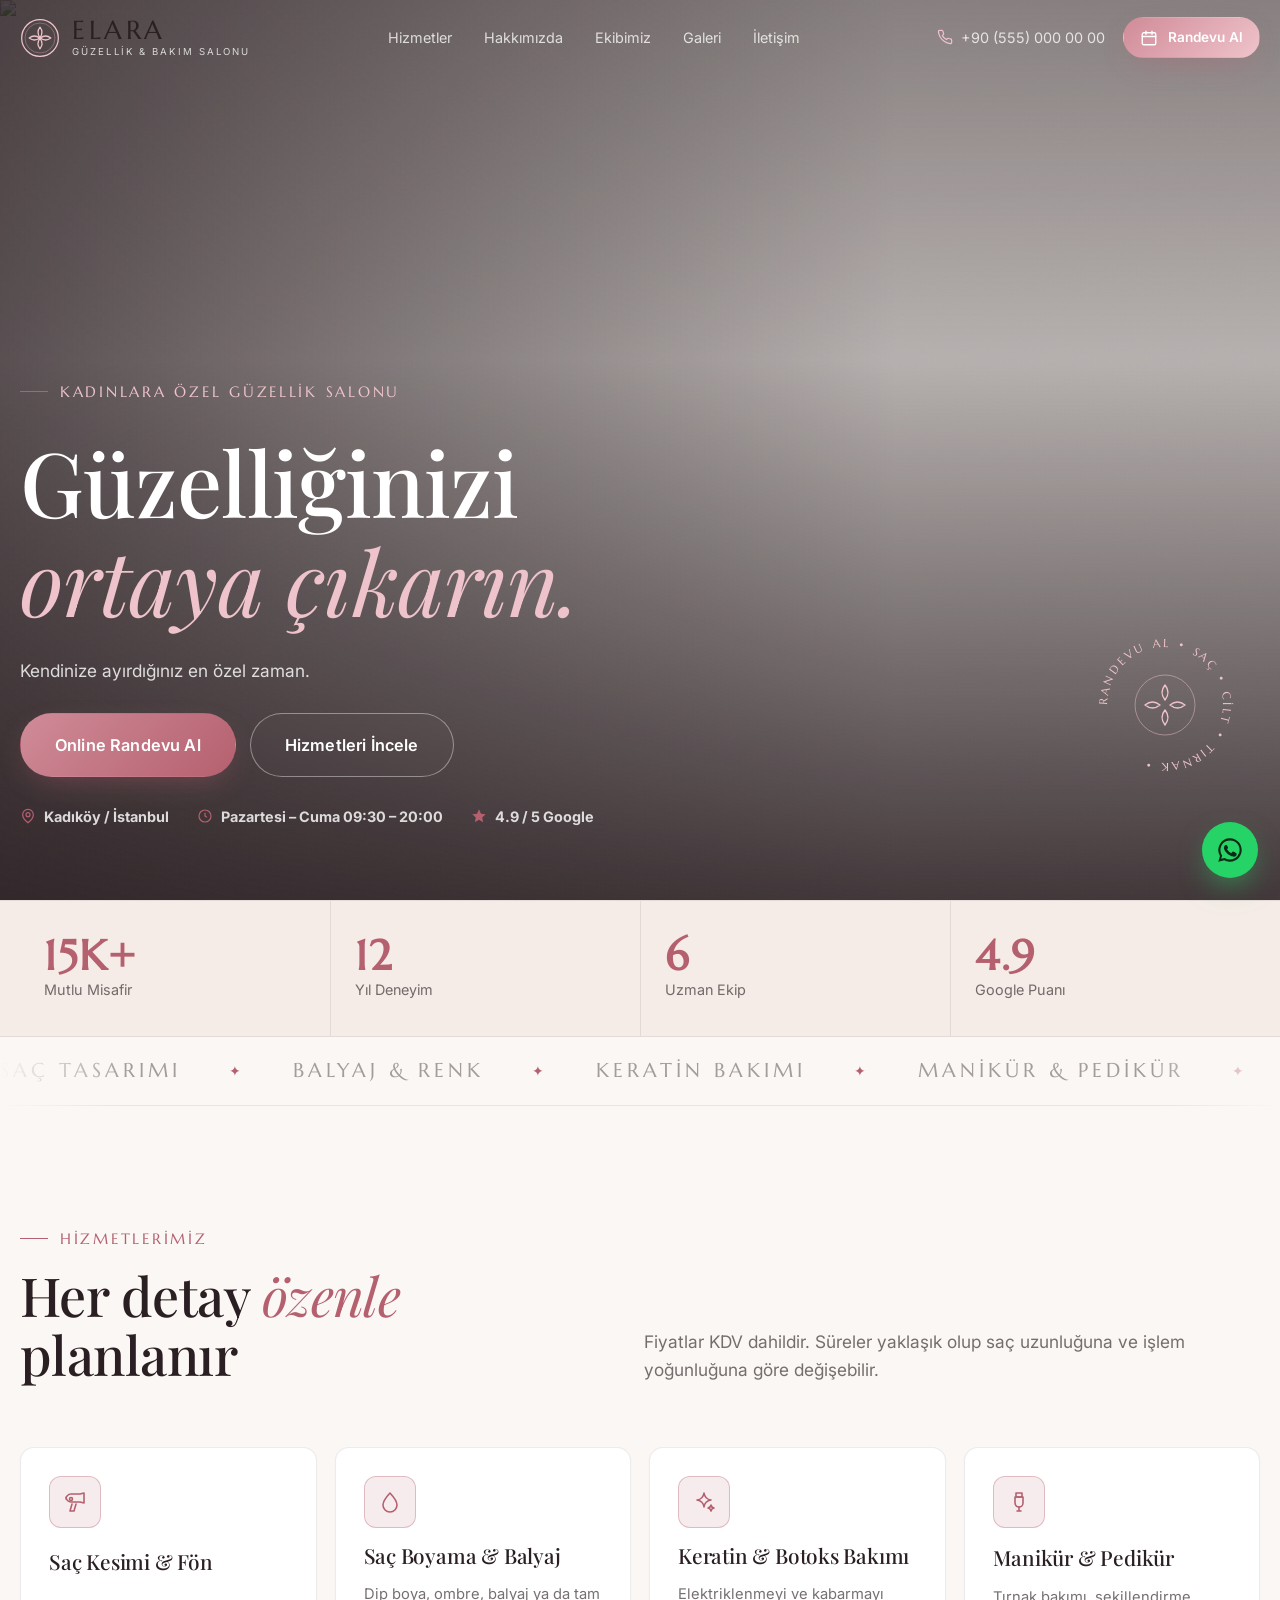
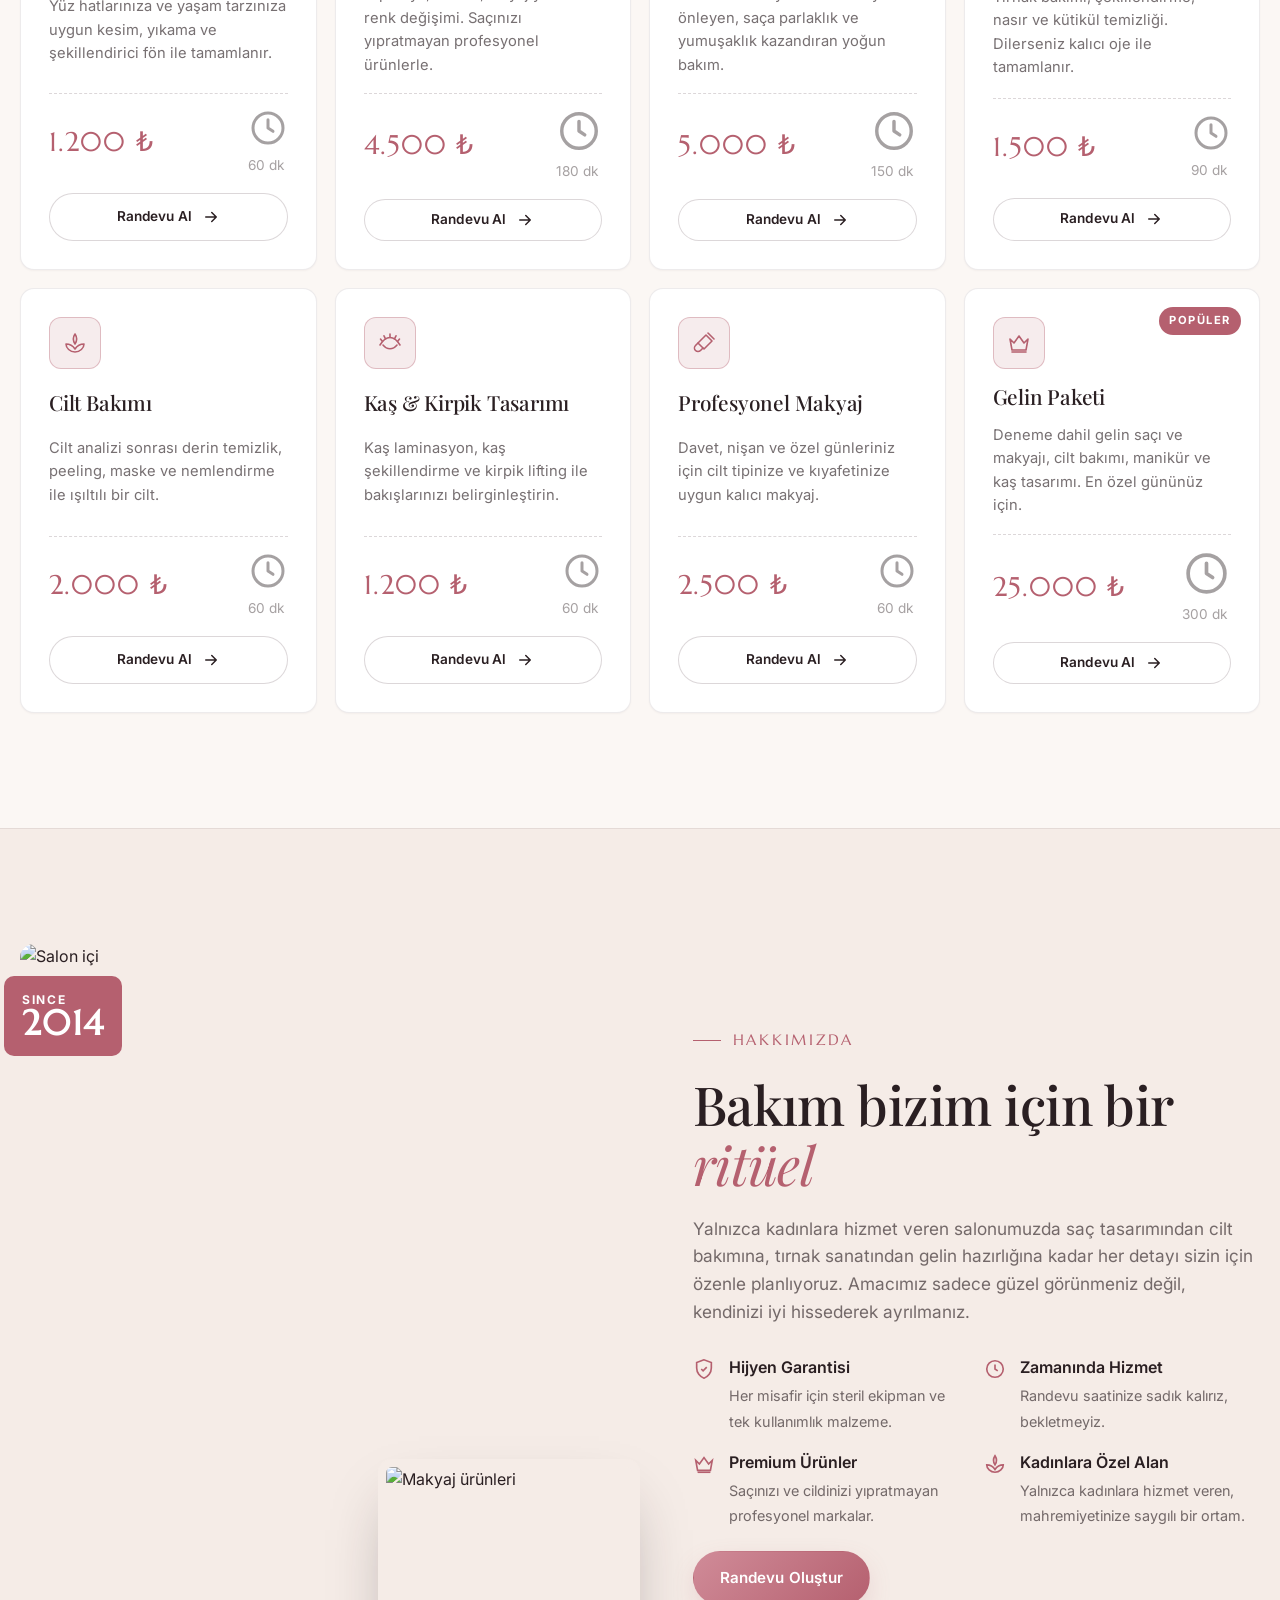
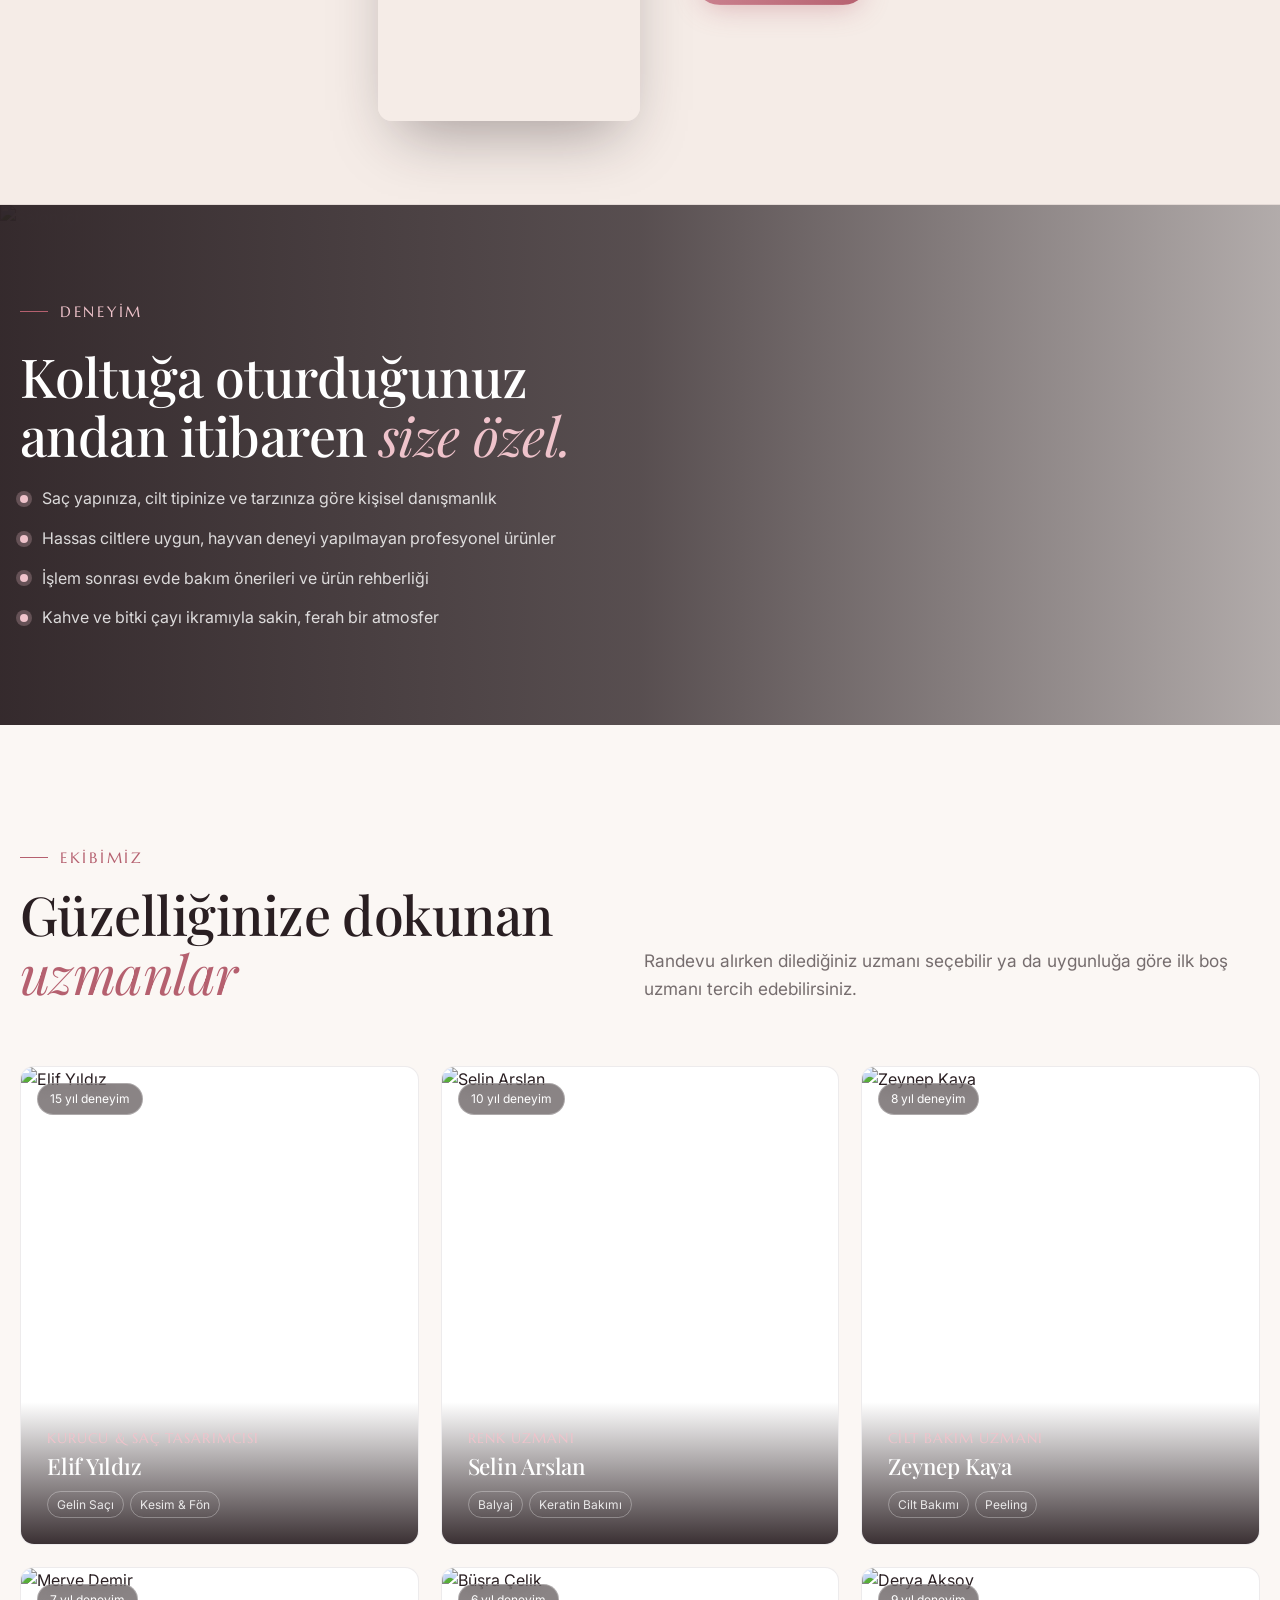
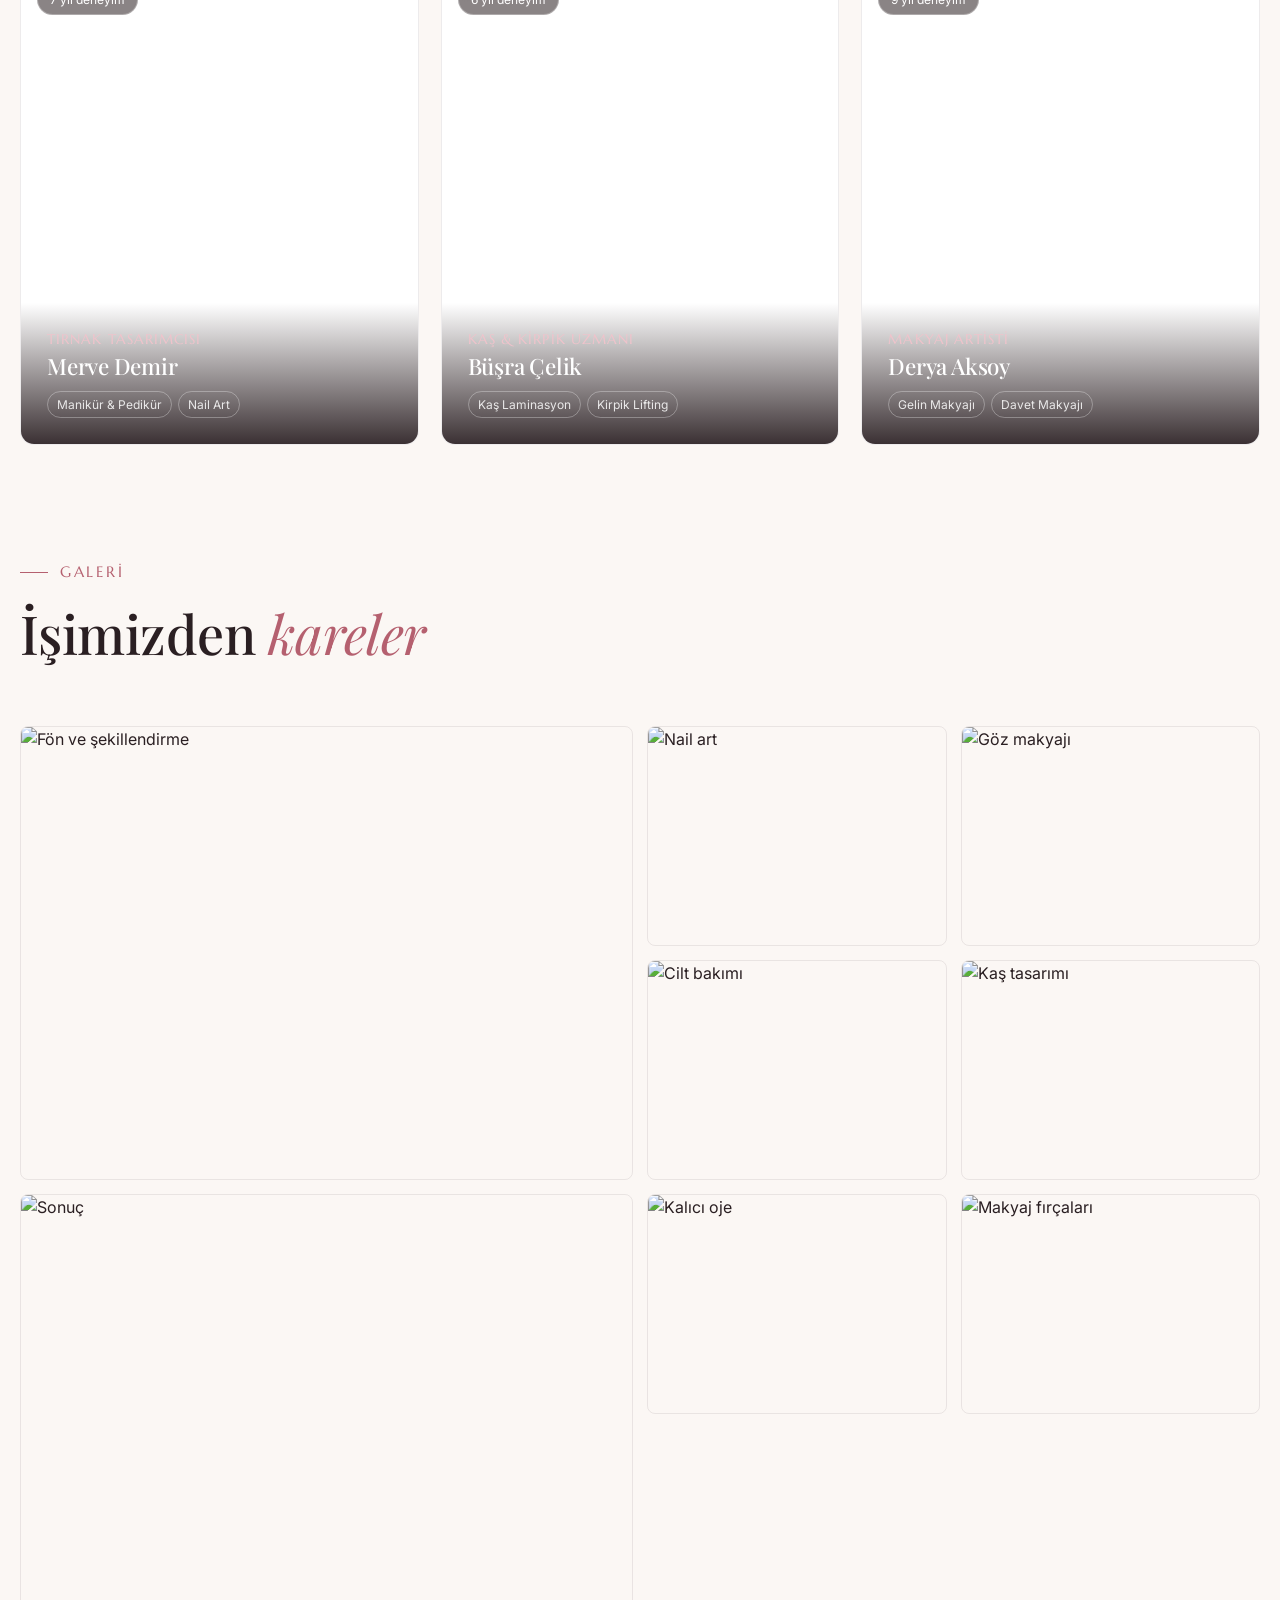
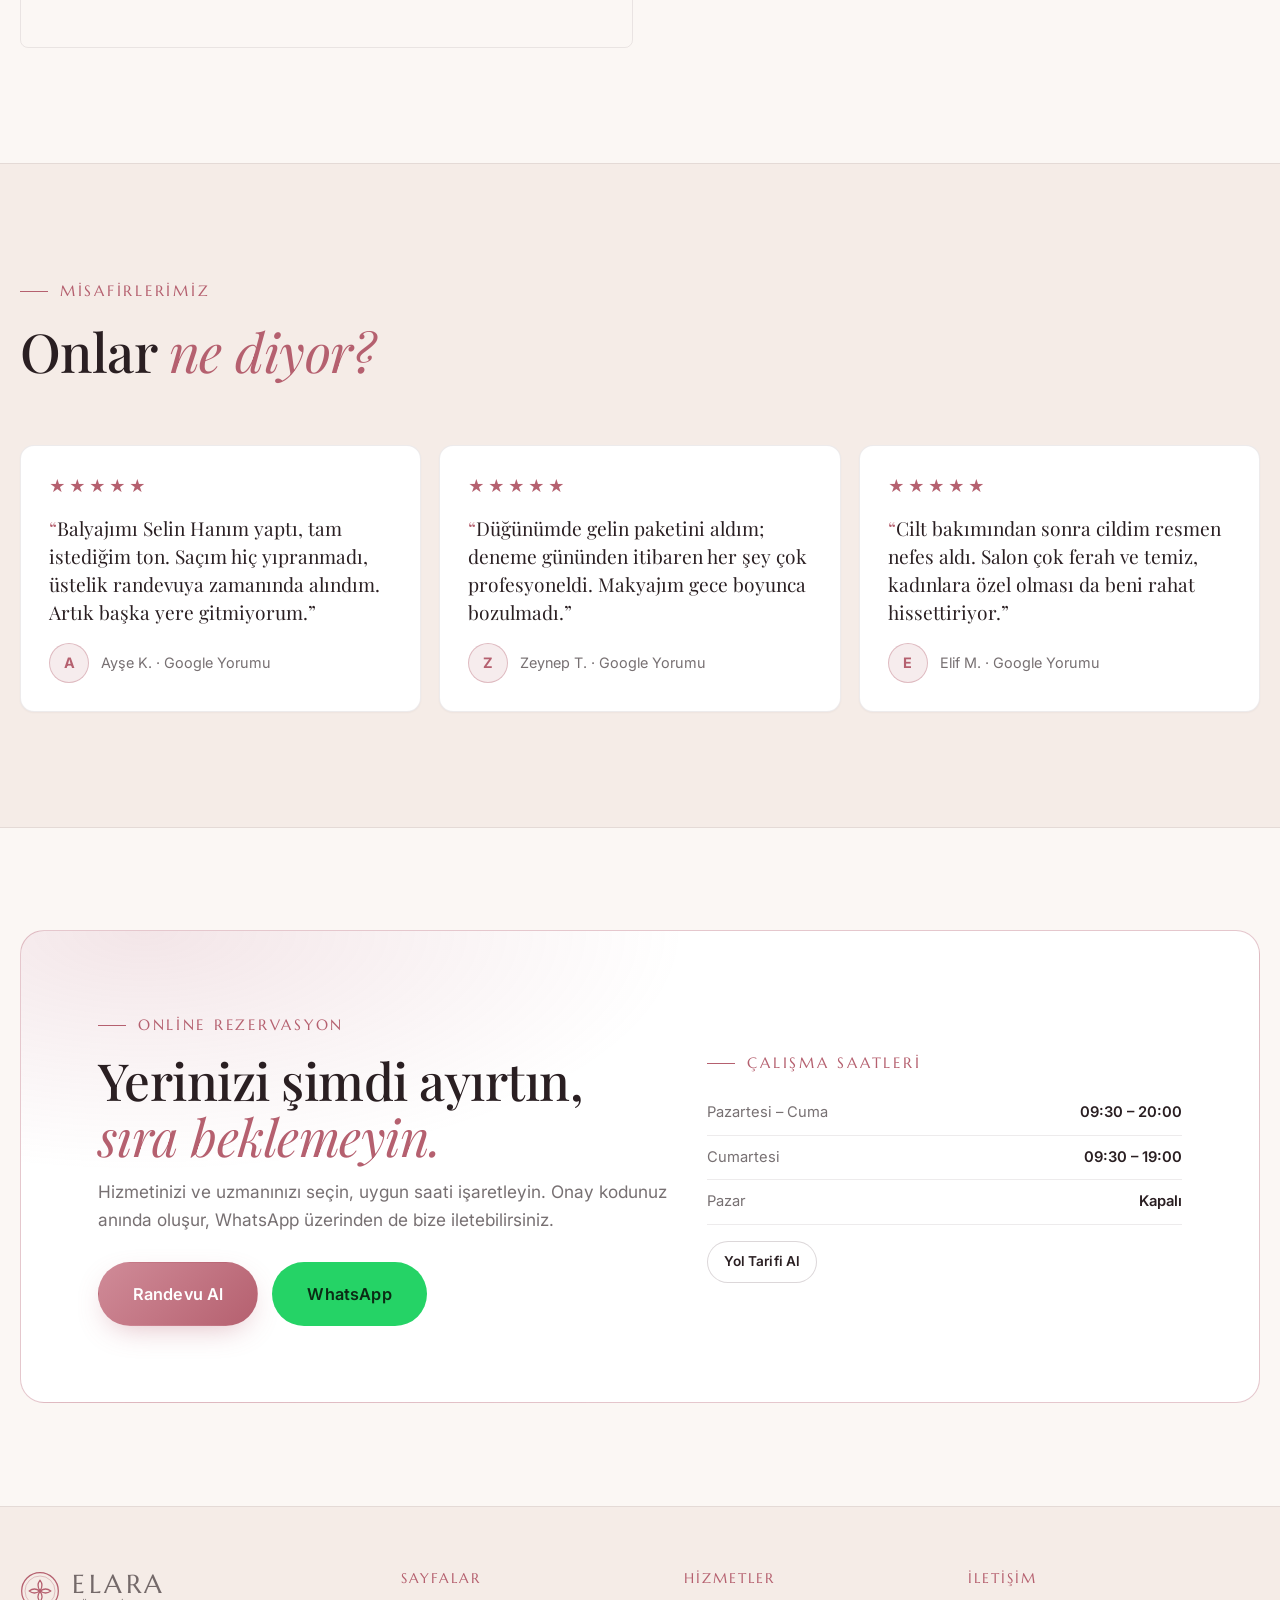
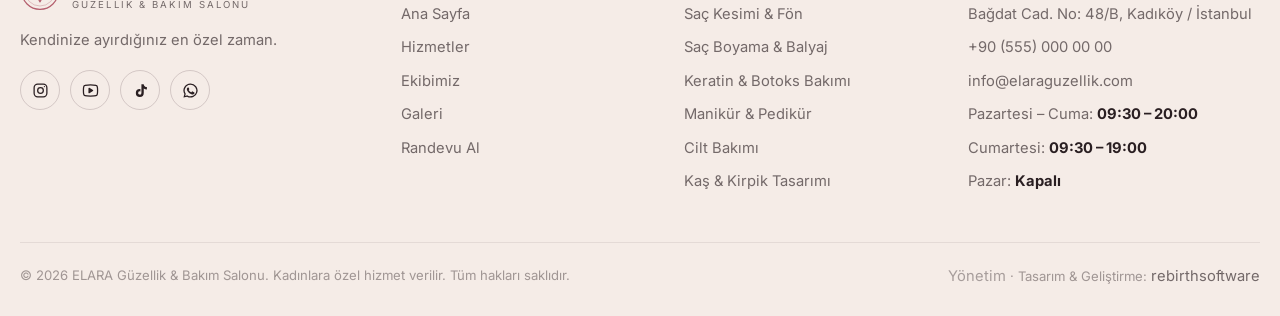
==== commit b1e54a83: "Siteyi kadınlara özel güzellik salonuna dönüştür - Açık tema: krem zemin, gül kurusu vurgu; Bebas Ne" ====
--- a/index.html
+++ b/index.html
@@ -3,29 +3,29 @@
 <head>
   <meta charset="UTF-8">
   <meta name="viewport" content="width=device-width, initial-scale=1.0">
-  <title>{{brand}} — Klasik Ustura, Modern Kesim</title>
-  <meta name="description" content="Erkek kuaförü ve barber. Saç kesimi, sakal tasarımı, klasik ustura tıraşı ve cilt bakımı. Online randevu alın.">
-  <meta name="theme-color" content="#0a0a0b">
-  <meta property="og:title" content="EFENDİ Erkek Kuaförü & Barber">
-  <meta property="og:description" content="Sıradan bir tıraş değil, kendinize ayırdığınız en değerli zaman. Online randevu alın.">
+  <title>{{brand}} — Saç, Cilt, Tırnak & Makyaj</title>
+  <meta name="description" content="Kadınlara özel güzellik salonu. Saç tasarımı, balyaj, keratin bakımı, manikür & pedikür, cilt bakımı, kaş & kirpik, makyaj ve gelin paketi. Online randevu alın.">
+  <meta name="theme-color" content="#fbf7f4">
+  <meta property="og:title" content="ELARA Güzellik & Bakım Salonu">
+  <meta property="og:description" content="Kendinize ayırdığınız en özel zaman. Kadınlara özel güzellik salonu, online randevu alın.">
   <meta property="og:type" content="website">
   <link rel="icon" href="assets/img/favicon.svg" type="image/svg+xml">
   <link rel="preconnect" href="https://fonts.googleapis.com">
   <link rel="preconnect" href="https://fonts.gstatic.com" crossorigin>
-  <link href="https://fonts.googleapis.com/css2?family=Bebas+Neue&family=Inter:wght@400;500;600;700&family=Playfair+Display:ital,wght@0,400;0,500;0,600;1,400;1,500&display=swap" rel="stylesheet">
+  <link href="https://fonts.googleapis.com/css2?family=Marcellus&family=Inter:wght@400;500;600;700&family=Playfair+Display:ital,wght@0,400;0,500;0,600;1,400;1,500&display=swap" rel="stylesheet">
   <link rel="stylesheet" href="assets/css/style.css">
 </head>
 <body>
   <div id="nav-host"></div>
 
   <!-- HERO -->
-  <header class="hero" id="hero">
-    <div class="hero-bg"><img id="hero-img" src="" alt="Berber salonu"></div>
+  <header class="hero on-dark" id="hero">
+    <div class="hero-bg"><img id="hero-img" src="" alt="Güzellik salonu"></div>
     <div class="hero-grain"></div>
     <div class="container">
       <div class="hero-content">
-        <span class="eyebrow reveal in">Erkek Kuaförü & Barber</span>
-        <h1 class="reveal in" data-delay="1">Tarzınızı <em class="accent">keskinleştirin.</em></h1>
+        <span class="eyebrow reveal in">Kadınlara Özel Güzellik Salonu</span>
+        <h1 class="reveal in" data-delay="1">Güzelliğinizi <em class="accent">ortaya çıkarın.</em></h1>
         <p class="lead reveal in" data-delay="2" id="hero-tagline"></p>
         <div class="hero-actions reveal in" data-delay="3">
           <a class="btn btn-gold btn-lg" href="randevu.html">Online Randevu Al</a>
@@ -41,9 +41,9 @@
     <div class="hero-badge" aria-hidden="true">
       <svg viewBox="0 0 150 150">
         <defs><path id="circ" d="M75,75 m-58,0 a58,58 0 1,1 116,0 a58,58 0 1,1 -116,0"/></defs>
-        <text><textPath href="#circ">RANDEVU AL • KLASİK USTURA • MODERN KESİM • </textPath></text>
-        <path d="M60 60 90 90M90 60 60 90" stroke="#c9a45c" stroke-width="1.5" stroke-linecap="round"/>
-        <circle cx="75" cy="75" r="30" fill="none" stroke="#c9a45c" stroke-width=".8" opacity=".6"/>
+        <text><textPath href="#circ">RANDEVU AL • SAÇ • CİLT • TIRNAK • </textPath></text>
+        <path d="M75 55c4 5 4 10 0 15-4-5-4-10 0-15ZM75 95c4-5 4-10 0-15-4 5-4 10 0 15ZM55 75c5-4 10-4 15 0-5 4-10 4-15 0ZM95 75c-5-4-10-4-15 0 5 4 10 4 15 0Z" fill="none" stroke="#efc3cb" stroke-width="1.4" stroke-linejoin="round"/>
+        <circle cx="75" cy="75" r="30" fill="none" stroke="#efc3cb" stroke-width=".8" opacity=".6"/>
       </svg>
     </div>
   </header>
@@ -60,9 +60,9 @@
       <div class="section-head split">
         <div>
           <span class="eyebrow reveal">Hizmetlerimiz</span>
-          <h2 class="reveal" data-delay="1" style="margin-top:14px">Her detay <em class="accent">ustalıkla</em> planlanır</h2>
+          <h2 class="reveal" data-delay="1" style="margin-top:14px">Her detay <em class="accent">özenle</em> planlanır</h2>
         </div>
-        <p class="lead reveal" data-delay="2">Fiyatlar KDV dahildir. Süreler yaklaşık olup saç ve sakal yoğunluğuna göre değişebilir.</p>
+        <p class="lead reveal" data-delay="2">Fiyatlar KDV dahildir. Süreler yaklaşık olup saç uzunluğuna ve işlem yoğunluğuna göre değişebilir.</p>
       </div>
       <div class="services-grid" id="services"></div>
     </div>
@@ -73,18 +73,18 @@
     <div class="container about-grid">
       <div class="about-media reveal">
         <img class="main" id="about-img" src="" alt="Salon içi" loading="lazy">
-        <img class="float" id="about-img2" src="" alt="Berber ekipmanları" loading="lazy">
+        <img class="float" id="about-img2" src="" alt="Makyaj ürünleri" loading="lazy">
         <div class="since"><small>SINCE</small><b id="since-year"></b></div>
       </div>
       <div class="about-text">
         <span class="eyebrow reveal">Hakkımızda</span>
-        <h2 class="reveal" data-delay="1">Berberlik bizim için bir <em class="accent">sanat formu</em></h2>
+        <h2 class="reveal" data-delay="1">Bakım bizim için bir <em class="accent">ritüel</em></h2>
         <p class="lead reveal" data-delay="2" id="about-desc"></p>
         <div class="features reveal" data-delay="3">
-          <div class="feature"><svg viewBox="0 0 24 24" fill="none" stroke="currentColor" stroke-width="1.8"><path d="M12 2 4 5v6c0 5 3.5 9.5 8 11 4.5-1.5 8-6 8-11V5Z"/><path d="m9 12 2 2 4-4"/></svg><div><b>Hijyen Garantisi</b><span>Her müşteri için steril ekipman ve tek kullanımlık malzeme.</span></div></div>
+          <div class="feature"><svg viewBox="0 0 24 24" fill="none" stroke="currentColor" stroke-width="1.8"><path d="M12 2 4 5v6c0 5 3.5 9.5 8 11 4.5-1.5 8-6 8-11V5Z"/><path d="m9 12 2 2 4-4"/></svg><div><b>Hijyen Garantisi</b><span>Her misafir için steril ekipman ve tek kullanımlık malzeme.</span></div></div>
           <div class="feature"><svg viewBox="0 0 24 24" fill="none" stroke="currentColor" stroke-width="1.8"><circle cx="12" cy="12" r="9"/><path d="M12 7v5l3 2"/></svg><div><b>Zamanında Hizmet</b><span>Randevu saatinize sadık kalırız, bekletmeyiz.</span></div></div>
-          <div class="feature"><svg viewBox="0 0 24 24" fill="none" stroke="currentColor" stroke-width="1.8"><path d="m3 8 4 4 5-7 5 7 4-4-2 11H5Z"/><path d="M5 21h14"/></svg><div><b>Premium Ürünler</b><span>Yalnızca profesyonel serilerden seçilmiş bakım ürünleri.</span></div></div>
-          <div class="feature"><svg viewBox="0 0 24 24" fill="none" stroke="currentColor" stroke-width="1.8"><path d="M12 21c-5 0-9-4-9-8 4 0 7 2 9 5 2-3 5-5 9-5 0 4-4 8-9 8Z"/><path d="M12 13c-2-3-2-7 0-10 2 3 2 7 0 10Z"/></svg><div><b>Kahve İkramı</b><span>Türk kahvesi ya da espresso eşliğinde keyifli bir mola.</span></div></div>
+          <div class="feature"><svg viewBox="0 0 24 24" fill="none" stroke="currentColor" stroke-width="1.8"><path d="m3 8 4 4 5-7 5 7 4-4-2 11H5Z"/><path d="M5 21h14"/></svg><div><b>Premium Ürünler</b><span>Saçınızı ve cildinizi yıpratmayan profesyonel markalar.</span></div></div>
+          <div class="feature"><svg viewBox="0 0 24 24" fill="none" stroke="currentColor" stroke-width="1.8"><path d="M12 21c-5 0-9-4-9-8 4 0 7 2 9 5 2-3 5-5 9-5 0 4-4 8-9 8Z"/><path d="M12 13c-2-3-2-7 0-10 2 3 2 7 0 10Z"/></svg><div><b>Kadınlara Özel Alan</b><span>Yalnızca kadınlara hizmet veren, mahremiyetinize saygılı bir ortam.</span></div></div>
         </div>
         <div class="reveal" data-delay="3"><a class="btn btn-gold" href="randevu.html">Randevu Oluştur</a></div>
       </div>
@@ -92,17 +92,17 @@
   </section>
 
   <!-- DENEYİM -->
-  <section class="experience">
-    <img id="exp-img" src="" alt="Berber koltuğu" loading="lazy">
+  <section class="experience on-dark">
+    <img id="exp-img" src="" alt="Salon içi" loading="lazy">
     <div class="container">
       <div class="experience-content">
         <span class="eyebrow reveal">Deneyim</span>
         <h2 class="reveal" data-delay="1">Koltuğa oturduğunuz andan itibaren <em class="accent">size özel.</em></h2>
         <ul class="exp-list reveal" data-delay="2">
-          <li>Yüz hatlarınıza ve saç yapınıza göre kişisel stil danışmanlığı</li>
-          <li>Sıcak havlu ve ustura ile klasik İstanbul berberliği</li>
-          <li>Kesim sonrası şekillendirme ve evde bakım önerileri</li>
-          <li>Sessiz, ferah ve nostaljik bir atmosfer</li>
+          <li>Saç yapınıza, cilt tipinize ve tarzınıza göre kişisel danışmanlık</li>
+          <li>Hassas ciltlere uygun, hayvan deneyi yapılmayan profesyonel ürünler</li>
+          <li>İşlem sonrası evde bakım önerileri ve ürün rehberliği</li>
+          <li>Kahve ve bitki çayı ikramıyla sakin, ferah bir atmosfer</li>
         </ul>
       </div>
     </div>
@@ -114,9 +114,9 @@
       <div class="section-head split">
         <div>
           <span class="eyebrow reveal">Ekibimiz</span>
-          <h2 class="reveal" data-delay="1" style="margin-top:14px">Makası tutan <em class="accent">ustalar</em></h2>
+          <h2 class="reveal" data-delay="1" style="margin-top:14px">Güzelliğinize dokunan <em class="accent">uzmanlar</em></h2>
         </div>
-        <p class="lead reveal" data-delay="2">Randevu alırken dilediğiniz berberi seçebilir ya da uygunluğa göre ilk boş ustayı tercih edebilirsiniz.</p>
+        <p class="lead reveal" data-delay="2">Randevu alırken dilediğiniz uzmanı seçebilir ya da uygunluğa göre ilk boş uzmanı tercih edebilirsiniz.</p>
       </div>
       <div class="team-grid" id="team"></div>
     </div>
@@ -137,7 +137,7 @@
   <section class="section reviews">
     <div class="container">
       <div class="section-head">
-        <span class="eyebrow reveal">Müşterilerimiz</span>
+        <span class="eyebrow reveal">Misafirlerimiz</span>
         <h2 class="reveal" data-delay="1">Onlar <em class="accent">ne diyor?</em></h2>
       </div>
       <div class="reviews-grid" id="reviews"></div>
@@ -151,7 +151,7 @@
         <div>
           <span class="eyebrow">Online Rezervasyon</span>
           <h2 style="margin-top:14px">Yerinizi şimdi ayırtın, <em class="accent">sıra beklemeyin.</em></h2>
-          <p class="lead">Hizmetinizi ve berberinizi seçin, uygun saati işaretleyin. Onay kodunuz anında oluşur, WhatsApp üzerinden de bize iletebilirsiniz.</p>
+          <p class="lead">Hizmetinizi ve uzmanınızı seçin, uygun saati işaretleyin. Onay kodunuz anında oluşur, WhatsApp üzerinden de bize iletebilirsiniz.</p>
           <div class="hero-actions" style="margin-top:28px">
             <a class="btn btn-gold btn-lg" href="randevu.html">Randevu Al</a>
             <a class="btn btn-wa btn-lg" id="cta-wa" href="#" target="_blank" rel="noopener">WhatsApp</a>
--- a/assets/css/style.css
+++ b/assets/css/style.css
@@ -3,26 +3,27 @@
    ========================================================================= */
 
 :root {
-  --bg: #0a0a0b;
-  --bg-2: #101012;
-  --surface: #17181b;
-  --surface-2: #1e1f23;
-  --line: rgba(255, 255, 255, 0.08);
-  --line-strong: rgba(255, 255, 255, 0.16);
-  --text: #f3efe6;
-  --muted: rgba(243, 239, 230, 0.62);
-  --muted-2: rgba(243, 239, 230, 0.4);
-  --gold: #c9a45c;
-  --gold-2: #e5c98a;
-  --gold-dim: rgba(201, 164, 92, 0.14);
-  --gold-line: rgba(201, 164, 92, 0.35);
-  --danger: #e2654f;
-  --success: #6fbf8a;
-  --warning: #e0b25b;
-  --info: #7aa7e0;
+  --bg: #fbf7f4;
+  --bg-2: #f5ece7;
+  --surface: #ffffff;
+  --surface-2: #f6eeea;
+  --line: rgba(60, 38, 44, 0.09);
+  --line-strong: rgba(60, 38, 44, 0.18);
+  --text: #2a1f22;
+  --muted: rgba(42, 31, 34, 0.64);
+  --muted-2: rgba(42, 31, 34, 0.42);
+  --gold: #b5606f;          /* gül kurusu (ana vurgu) */
+  --gold-2: #d08b98;        /* açık gül (degrade ve koyu zemin üstü) */
+  --gold-dim: rgba(181, 96, 111, 0.12);
+  --gold-line: rgba(181, 96, 111, 0.35);
+  --on-accent: #ffffff;
+  --danger: #c6473c;
+  --success: #3c8d5e;
+  --warning: #b57a13;
+  --info: #3f6cb3;
 
   --font-display: "Playfair Display", Georgia, serif;
-  --font-accent: "Bebas Neue", Impact, sans-serif;
+  --font-accent: "Marcellus", "Playfair Display", Georgia, serif;
   --font-sans: "Inter", system-ui, -apple-system, "Segoe UI", sans-serif;
 
   --radius: 14px;
@@ -48,14 +49,15 @@
 a { color: inherit; text-decoration: none; }
 button { font: inherit; color: inherit; cursor: pointer; background: none; border: 0; }
 input, select, textarea { font: inherit; color: inherit; }
-::selection { background: var(--gold); color: #111; }
+::selection { background: var(--gold); color: #fff; }
 
 h1, h2, h3, h4 { margin: 0; font-family: var(--font-display); font-weight: 500; line-height: 1.1; letter-spacing: -0.01em; }
 h1 { font-size: clamp(2.8rem, 7vw, 6.2rem); }
 h2 { font-size: clamp(2rem, 4.2vw, 3.4rem); }
 h3 { font-size: 1.35rem; }
 p { margin: 0; }
-em.accent, .accent { font-style: italic; color: var(--gold-2); font-weight: 400; }
+em.accent, .accent { font-style: italic; color: var(--gold); font-weight: 400; }
+.on-dark .accent, .on-dark .eyebrow { color: #efc3cb; }
 
 .container { width: min(var(--container), 100% - 40px); margin-inline: auto; }
 .eyebrow {
@@ -81,10 +83,11 @@
   border: 1px solid transparent; transition: all 0.3s var(--ease); white-space: nowrap;
 }
 .btn svg { width: 18px; height: 18px; }
-.btn-gold { background: linear-gradient(135deg, var(--gold-2), var(--gold)); color: #151208; box-shadow: 0 10px 30px -10px rgba(201, 164, 92, 0.6); }
-.btn-gold:hover { transform: translateY(-2px); box-shadow: 0 16px 36px -12px rgba(201, 164, 92, 0.8); }
+.btn-gold { background: linear-gradient(135deg, var(--gold-2), var(--gold)); color: var(--on-accent); box-shadow: 0 10px 30px -10px rgba(181, 96, 111, 0.45); }
+.btn-gold { color: #fff; }
+.btn-gold:hover { transform: translateY(-2px); box-shadow: 0 16px 36px -12px rgba(181, 96, 111, 0.6); }
 .btn-ghost { border-color: var(--line-strong); color: var(--text); background: rgba(255, 255, 255, 0.02); backdrop-filter: blur(6px); }
-.btn-ghost:hover { border-color: var(--gold); color: var(--gold-2); }
+.btn-ghost:hover { border-color: var(--gold); color: var(--gold); }
 .btn-dark { background: var(--surface-2); border-color: var(--line); }
 .btn-dark:hover { border-color: var(--line-strong); }
 .btn-sm { padding: 9px 16px; font-size: 0.85rem; }
@@ -101,7 +104,9 @@
   transition: background 0.4s var(--ease), border-color 0.4s var(--ease);
   border-bottom: 1px solid transparent;
 }
-.nav.scrolled { background: rgba(10, 10, 11, 0.78); backdrop-filter: blur(14px); border-color: var(--line); }
+.nav.scrolled, .nav.open { background: rgba(251, 247, 244, 0.88); backdrop-filter: blur(14px); border-color: var(--line); }
+body.has-hero .nav:not(.scrolled):not(.open) { --text: #fff; --muted: rgba(255, 255, 255, 0.78); --line-strong: rgba(255, 255, 255, 0.35); --gold: #efc3cb; }
+.logo-mark { color: var(--gold); }
 .nav .container { display: flex; align-items: center; justify-content: space-between; gap: 24px; }
 .logo { display: flex; align-items: center; gap: 12px; }
 .logo-mark { width: 40px; height: 40px; }
@@ -129,7 +134,7 @@
   .nav.open .nav-links {
     display: flex; flex-direction: column; gap: 6px;
     position: fixed; top: var(--nav-h); left: 0; right: 0; padding: 20px 20px 28px;
-    background: rgba(10, 10, 11, 0.96); backdrop-filter: blur(16px); border-bottom: 1px solid var(--line);
+    background: var(--bg); border-bottom: 1px solid var(--line); box-shadow: 0 30px 40px -30px rgba(42,31,34,.35);
   }
   .nav.open .nav-links a { font-size: 1.2rem; padding: 12px 0; font-family: var(--font-display); color: var(--text); }
   .nav.open .burger span:nth-child(1) { transform: translateY(6.5px) rotate(45deg); }
@@ -148,9 +153,14 @@
 .hero-bg::after {
   content: ""; position: absolute; inset: 0;
   background:
-    linear-gradient(180deg, rgba(10, 10, 11, 0.55) 0%, rgba(10, 10, 11, 0.25) 40%, rgba(10, 10, 11, 0.92) 85%, var(--bg) 100%),
-    linear-gradient(90deg, rgba(10, 10, 11, 0.7) 0%, rgba(10, 10, 11, 0.1) 70%);
-}
+    linear-gradient(180deg, rgba(42, 31, 34, 0.5) 0%, rgba(42, 31, 34, 0.25) 40%, rgba(42, 31, 34, 0.88) 100%),
+    linear-gradient(90deg, rgba(42, 31, 34, 0.7) 0%, rgba(42, 31, 34, 0.1) 70%);
+}
+.hero { color: #fff; }
+.hero .lead, .hero .hero-meta { color: rgba(255, 255, 255, 0.82); }
+.hero .btn-ghost { border-color: rgba(255, 255, 255, 0.4); color: #fff; }
+.hero .btn-ghost:hover { border-color: #efc3cb; color: #efc3cb; }
+.hero-meta svg { color: #efc3cb; }
 .hero-grain { position: absolute; inset: 0; z-index: -1; opacity: 0.35; pointer-events: none;
   background-image: url("data:image/svg+xml,%3Csvg xmlns='http://www.w3.org/2000/svg' width='160' height='160'%3E%3Cfilter id='n'%3E%3CfeTurbulence baseFrequency='0.8' numOctaves='2' stitchTiles='stitch'/%3E%3C/filter%3E%3Crect width='100%25' height='100%25' filter='url(%23n)' opacity='0.08'/%3E%3C/svg%3E"); }
 .hero-content { display: grid; gap: 28px; max-width: 820px; }
@@ -164,7 +174,7 @@
   display: grid; place-items: center; animation: spin 18s linear infinite;
 }
 .hero-badge svg { width: 100%; height: 100%; }
-.hero-badge text { font-family: var(--font-accent); font-size: 13.5px; letter-spacing: 0.26em; fill: var(--gold-2); }
+.hero-badge text { font-family: var(--font-accent); font-size: 11.5px; letter-spacing: 0.2em; fill: #efc3cb; }
 @keyframes spin { to { transform: rotate(360deg); } }
 @media (max-width: 900px) { .hero-badge { display: none; } }
 
@@ -173,7 +183,7 @@
 .stats .container { display: grid; grid-template-columns: repeat(4, 1fr); }
 .stat { padding: 34px 24px; border-left: 1px solid var(--line); }
 .stat:first-child { border-left: 0; }
-.stat b { display: block; font-family: var(--font-accent); font-size: 3rem; line-height: 1; color: var(--gold-2); letter-spacing: 0.04em; }
+.stat b { display: block; font-family: var(--font-accent); font-size: 2.6rem; line-height: 1; color: var(--gold); letter-spacing: 0.04em; }
 .stat span { color: var(--muted); font-size: 0.9rem; }
 @media (max-width: 760px) {
   .stats .container { grid-template-columns: 1fr 1fr; }
@@ -184,7 +194,7 @@
 /* ---------- Kayan bant ---------- */
 .marquee { overflow: hidden; border-bottom: 1px solid var(--line); padding: 18px 0; -webkit-mask: linear-gradient(90deg, transparent, #000 10%, #000 90%, transparent); mask: linear-gradient(90deg, transparent, #000 10%, #000 90%, transparent); }
 .marquee-track { display: flex; gap: 48px; width: max-content; animation: marquee 40s linear infinite; }
-.marquee-track span { font-family: var(--font-accent); font-size: 1.5rem; letter-spacing: 0.2em; color: var(--muted-2); display: inline-flex; align-items: center; gap: 48px; }
+.marquee-track span { font-family: var(--font-accent); font-size: 1.25rem; letter-spacing: 0.2em; color: var(--muted-2); display: inline-flex; align-items: center; gap: 48px; }
 .marquee-track span::after { content: "✦"; color: var(--gold); font-size: 0.9rem; }
 @keyframes marquee { to { transform: translateX(-50%); } }
 
@@ -196,18 +206,19 @@
   background: var(--surface); border: 1px solid var(--line); border-radius: var(--radius);
   padding: 28px; position: relative; overflow: hidden; transition: transform 0.4s var(--ease), border-color 0.4s;
 }
-.card:hover { transform: translateY(-6px); border-color: var(--gold-line); }
+.card { box-shadow: 0 1px 2px rgba(42,31,34,.04); }
+.card:hover { transform: translateY(-6px); border-color: var(--gold-line); box-shadow: 0 24px 48px -24px rgba(42,31,34,.25); }
 .card::before { content: ""; position: absolute; inset: 0; background: radial-gradient(400px 200px at 0% 0%, var(--gold-dim), transparent 60%); opacity: 0; transition: opacity 0.4s; }
 .card:hover::before { opacity: 1; }
 .service-card { display: grid; gap: 16px; min-height: 290px; }
-.service-icon { width: 52px; height: 52px; border-radius: 12px; display: grid; place-items: center; background: var(--gold-dim); border: 1px solid var(--gold-line); color: var(--gold-2); }
+.service-icon { width: 52px; height: 52px; border-radius: 12px; display: grid; place-items: center; background: var(--gold-dim); border: 1px solid var(--gold-line); color: var(--gold); }
 .service-icon svg { width: 24px; height: 24px; }
 .service-card h3 { font-size: 1.3rem; }
 .service-card p { color: var(--muted); font-size: 0.92rem; flex: 1; }
 .service-foot { display: flex; justify-content: space-between; align-items: center; margin-top: auto; padding-top: 14px; border-top: 1px dashed var(--line-strong); }
-.price { font-family: var(--font-accent); font-size: 1.7rem; color: var(--gold-2); letter-spacing: 0.04em; }
+.price { font-family: var(--font-accent); font-size: 1.7rem; color: var(--gold); letter-spacing: 0.04em; }
 .dur { color: var(--muted-2); font-size: 0.85rem; }
-.tag { position: absolute; top: 18px; right: 18px; font-size: 0.7rem; letter-spacing: 0.14em; text-transform: uppercase; padding: 5px 10px; border-radius: 999px; background: var(--gold); color: #151208; font-weight: 700; }
+.tag { position: absolute; top: 18px; right: 18px; font-size: 0.7rem; letter-spacing: 0.14em; text-transform: uppercase; padding: 5px 10px; border-radius: 999px; background: var(--gold); color: var(--on-accent); font-weight: 700; }
 
 /* ---------- Hakkımızda ---------- */
 .about { background: var(--bg-2); border-block: 1px solid var(--line); }
@@ -215,8 +226,8 @@
 @media (max-width: 960px) { .about-grid { grid-template-columns: 1fr; } }
 .about-media { position: relative; }
 .about-media .main { border-radius: var(--radius); aspect-ratio: 4 / 5; object-fit: cover; width: 100%; }
-.about-media .float { position: absolute; right: -24px; bottom: -32px; width: 44%; aspect-ratio: 1; object-fit: cover; border-radius: var(--radius); border: 8px solid var(--bg-2); box-shadow: 0 30px 60px -20px rgba(0,0,0,.7); }
-.about-media .since { position: absolute; left: -16px; top: 32px; background: var(--gold); color: #151208; padding: 14px 18px; border-radius: 10px; font-family: var(--font-accent); letter-spacing: .08em; line-height: 1; }
+.about-media .float { position: absolute; right: -24px; bottom: -32px; width: 44%; aspect-ratio: 1; object-fit: cover; border-radius: var(--radius); border: 8px solid var(--bg-2); box-shadow: 0 30px 60px -20px rgba(42,31,34,.4); }
+.about-media .since { position: absolute; left: -16px; top: 32px; background: var(--gold); color: var(--on-accent); padding: 14px 18px; border-radius: 10px; font-family: var(--font-accent); letter-spacing: .08em; line-height: 1; }
 .about-media .since b { display: block; font-size: 2.2rem; }
 .about-media .since small { font-size: .75rem; font-family: var(--font-sans); font-weight: 700; letter-spacing: .14em; }
 @media (max-width: 960px) { .about-media .float { right: 0; } .about-media .since { left: 0; } }
@@ -231,25 +242,26 @@
 /* ---------- Deneyim bandı ---------- */
 .experience { position: relative; min-height: 520px; display: grid; align-items: center; isolation: isolate; overflow: hidden; }
 .experience img { position: absolute; inset: 0; width: 100%; height: 100%; object-fit: cover; z-index: -2; }
-.experience::after { content: ""; position: absolute; inset: 0; z-index: -1; background: linear-gradient(90deg, rgba(10,10,11,.95) 0%, rgba(10,10,11,.75) 50%, rgba(10,10,11,.3) 100%); }
+.experience::after { content: ""; position: absolute; inset: 0; z-index: -1; background: linear-gradient(90deg, rgba(42,31,34,.95) 0%, rgba(42,31,34,.78) 50%, rgba(42,31,34,.35) 100%); }
+.experience { color: #fff; }
 .experience-content { max-width: 620px; display: grid; gap: 22px; padding: 80px 0; }
 .exp-list { display: grid; gap: 14px; margin: 0; padding: 0; list-style: none; }
-.exp-list li { display: flex; gap: 14px; align-items: center; color: var(--muted); }
-.exp-list li::before { content: ""; width: 8px; height: 8px; border-radius: 50%; background: var(--gold); box-shadow: 0 0 0 4px var(--gold-dim); flex: none; }
+.exp-list li { display: flex; gap: 14px; align-items: center; color: rgba(255,255,255,.82); }
+.exp-list li::before { content: ""; width: 8px; height: 8px; border-radius: 50%; background: #efc3cb; box-shadow: 0 0 0 4px rgba(239,195,203,.25); flex: none; }
 
 /* ---------- Ekip ---------- */
 .team-grid { display: grid; grid-template-columns: repeat(3, 1fr); gap: 22px; }
 @media (max-width: 960px) { .team-grid { grid-template-columns: repeat(2, 1fr); } }
 @media (max-width: 560px) { .team-grid { grid-template-columns: 1fr; } }
 .member { position: relative; border-radius: var(--radius); overflow: hidden; aspect-ratio: 3 / 3.6; background: var(--surface); border: 1px solid var(--line); }
-.member img { width: 100%; height: 100%; object-fit: cover; filter: grayscale(0.4) contrast(1.05); transition: transform 0.8s var(--ease), filter 0.6s; }
-.member:hover img { transform: scale(1.05); filter: grayscale(0) contrast(1.05); }
-.member-info { position: absolute; inset: auto 0 0 0; padding: 26px; background: linear-gradient(180deg, transparent, rgba(10,10,11,.95)); display: grid; gap: 4px; }
+.member img { width: 100%; height: 100%; object-fit: cover; transition: transform 0.8s var(--ease); }
+.member:hover img { transform: scale(1.05); }
+.member-info { position: absolute; inset: auto 0 0 0; padding: 26px; background: linear-gradient(180deg, transparent, rgba(42,31,34,.92)); display: grid; gap: 4px; color: #fff; }
 .member-info h3 { font-size: 1.4rem; }
-.member-info span { color: var(--gold-2); font-size: 0.85rem; letter-spacing: 0.08em; text-transform: uppercase; font-family: var(--font-accent); }
+.member-info span { color: #efc3cb; font-size: 0.85rem; letter-spacing: 0.08em; text-transform: uppercase; font-family: var(--font-accent); }
 .member-skills { display: flex; gap: 6px; flex-wrap: wrap; margin-top: 8px; }
-.member-skills i { font-style: normal; font-size: 0.75rem; color: var(--muted); border: 1px solid var(--line-strong); padding: 3px 9px; border-radius: 999px; }
-.member-exp { position: absolute; top: 16px; left: 16px; background: rgba(10,10,11,.6); backdrop-filter: blur(8px); border: 1px solid var(--line-strong); border-radius: 999px; padding: 5px 12px; font-size: .75rem; color: var(--text); }
+.member-skills i { font-style: normal; font-size: 0.75rem; color: rgba(255,255,255,.85); border: 1px solid rgba(255,255,255,.3); padding: 3px 9px; border-radius: 999px; }
+.member-exp { position: absolute; top: 16px; left: 16px; background: rgba(42,31,34,.55); backdrop-filter: blur(8px); border: 1px solid rgba(255,255,255,.3); border-radius: 999px; padding: 5px 12px; font-size: .75rem; color: #fff; }
 
 /* ---------- Galeri ---------- */
 .gallery-grid { display: grid; grid-template-columns: repeat(4, 1fr); grid-auto-rows: 220px; gap: 14px; }
@@ -257,7 +269,7 @@
 .gallery-grid a:nth-child(1), .gallery-grid a:nth-child(6) { grid-column: span 2; grid-row: span 2; }
 .gallery-grid img { width: 100%; height: 100%; object-fit: cover; transition: transform 0.8s var(--ease); }
 .gallery-grid a:hover img { transform: scale(1.06); }
-.gallery-grid a::after { content: attr(data-label); position: absolute; left: 14px; bottom: 12px; font-size: 0.8rem; color: var(--text); opacity: 0; transition: 0.3s; text-shadow: 0 2px 8px #000; }
+.gallery-grid a::after { content: attr(data-label); position: absolute; left: 14px; bottom: 12px; font-size: 0.8rem; color: #fff; opacity: 0; transition: 0.3s; text-shadow: 0 2px 8px rgba(0,0,0,.7); }
 .gallery-grid a:hover::after { opacity: 1; }
 @media (max-width: 900px) { .gallery-grid { grid-template-columns: repeat(2, 1fr); grid-auto-rows: 180px; } .gallery-grid a:nth-child(1), .gallery-grid a:nth-child(6) { grid-column: span 2; grid-row: span 1; } }
 
@@ -270,13 +282,13 @@
 .review q { font-family: var(--font-display); font-size: 1.2rem; line-height: 1.45; quotes: "“" "”"; }
 .review q::before { color: var(--gold); }
 .review .who { display: flex; align-items: center; gap: 12px; color: var(--muted); font-size: 0.9rem; }
-.review .who i { width: 40px; height: 40px; border-radius: 50%; display: grid; place-items: center; background: var(--gold-dim); border: 1px solid var(--gold-line); color: var(--gold-2); font-style: normal; font-weight: 700; }
+.review .who i { width: 40px; height: 40px; border-radius: 50%; display: grid; place-items: center; background: var(--gold-dim); border: 1px solid var(--gold-line); color: var(--gold); font-style: normal; font-weight: 700; }
 
 /* ---------- CTA ---------- */
 .cta { padding: clamp(60px, 8vw, 110px) 0; }
 .cta-box {
   border-radius: 24px; padding: clamp(40px, 6vw, 80px); position: relative; overflow: hidden;
-  background: radial-gradient(900px 400px at 10% 0%, rgba(201,164,92,.22), transparent 60%), var(--surface);
+  background: radial-gradient(900px 400px at 10% 0%, rgba(181,96,111,.16), transparent 60%), var(--surface);
   border: 1px solid var(--gold-line); display: grid; grid-template-columns: 1.2fr 1fr; gap: 40px; align-items: center;
 }
 @media (max-width: 900px) { .cta-box { grid-template-columns: 1fr; } }
@@ -292,13 +304,13 @@
 .footer-grid { display: grid; grid-template-columns: 1.4fr 1fr 1fr 1.2fr; gap: 40px; }
 @media (max-width: 900px) { .footer-grid { grid-template-columns: 1fr 1fr; } }
 @media (max-width: 560px) { .footer-grid { grid-template-columns: 1fr; } }
-.footer h4 { font-family: var(--font-accent); letter-spacing: 0.14em; font-size: 1rem; color: var(--gold); margin-bottom: 16px; }
+.footer h4 { font-family: var(--font-accent); letter-spacing: 0.14em; font-size: 0.9rem; color: var(--gold); margin-bottom: 16px; text-transform: uppercase; }
 .footer ul { list-style: none; padding: 0; margin: 0; display: grid; gap: 10px; }
 .footer a, .footer li, .footer p { color: var(--muted); font-size: 0.92rem; }
-.footer a:hover { color: var(--gold-2); }
+.footer a:hover { color: var(--gold); }
 .socials { display: flex; gap: 10px; margin-top: 18px; }
 .socials a { width: 40px; height: 40px; border-radius: 50%; border: 1px solid var(--line-strong); display: grid; place-items: center; color: var(--text); transition: 0.3s; }
-.socials a:hover { border-color: var(--gold); color: var(--gold-2); }
+.socials a:hover { border-color: var(--gold); color: var(--gold); }
 .socials svg { width: 17px; height: 17px; }
 .footer-bottom { margin-top: 48px; padding-top: 22px; border-top: 1px solid var(--line); display: flex; flex-wrap: wrap; justify-content: space-between; gap: 10px; color: var(--muted-2); font-size: 0.82rem; }
 
@@ -324,7 +336,7 @@
 @media (max-width: 1000px) { .booking-layout { grid-template-columns: 1fr; } }
 
 .stepper { display: grid; grid-template-columns: repeat(5, 1fr); gap: 8px; margin-bottom: 32px; }
-.step-dot { display: grid; gap: 8px; font-size: 0.78rem; color: var(--muted-2); text-transform: uppercase; letter-spacing: 0.1em; font-family: var(--font-accent); }
+.step-dot { display: grid; gap: 8px; font-size: 0.72rem; color: var(--muted-2); text-transform: uppercase; letter-spacing: 0.1em; font-family: var(--font-accent); }
 .step-dot i { height: 3px; border-radius: 3px; background: var(--line-strong); display: block; transition: background 0.4s; }
 .step-dot.done i, .step-dot.active i { background: var(--gold); }
 .step-dot.active { color: var(--text); }
@@ -347,13 +359,13 @@
 .choice:hover { border-color: var(--line-strong); }
 .choice.selected { border-color: var(--gold); background: var(--gold-dim); }
 .choice .check { width: 22px; height: 22px; border-radius: 50%; border: 1.5px solid var(--line-strong); flex: none; display: grid; place-items: center; margin-top: 2px; transition: .25s; }
-.choice.selected .check { background: var(--gold); border-color: var(--gold); color: #151208; }
+.choice.selected .check { background: var(--gold); border-color: var(--gold); color: var(--on-accent); }
 .choice .check svg { width: 13px; height: 13px; opacity: 0; }
 .choice.selected .check svg { opacity: 1; }
 .choice-body { flex: 1; display: grid; gap: 4px; }
 .choice-body b { font-weight: 600; }
 .choice-body small { color: var(--muted); font-size: 0.85rem; }
-.choice-meta { font-family: var(--font-accent); color: var(--gold-2); font-size: 1.1rem; letter-spacing: .04em; white-space: nowrap; }
+.choice-meta { font-family: var(--font-accent); color: var(--gold); font-size: 1.1rem; letter-spacing: .04em; white-space: nowrap; }
 .choice img { width: 56px; height: 56px; border-radius: 50%; object-fit: cover; flex: none; }
 .choice .avatar-any { width: 56px; height: 56px; border-radius: 50%; display: grid; place-items: center; background: var(--surface-2); border: 1px dashed var(--line-strong); color: var(--gold); flex: none; }
 .choice .avatar-any svg { width: 22px; height: 22px; }
@@ -362,7 +374,7 @@
 .cal-head { display: flex; align-items: center; justify-content: space-between; }
 .cal-head b { font-family: var(--font-display); font-size: 1.25rem; font-weight: 500; }
 .cal-nav { width: 38px; height: 38px; border-radius: 50%; border: 1px solid var(--line-strong); display: grid; place-items: center; }
-.cal-nav:hover { border-color: var(--gold); color: var(--gold-2); }
+.cal-nav:hover { border-color: var(--gold); color: var(--gold); }
 .cal-nav:disabled { opacity: .3; cursor: not-allowed; }
 .cal-nav svg { width: 16px; height: 16px; }
 .cal-grid { display: grid; grid-template-columns: repeat(7, 1fr); gap: 6px; }
@@ -372,11 +384,11 @@
 .day.enabled:hover { border-color: var(--gold-line); }
 .day.disabled { color: var(--muted-2); opacity: 0.4; cursor: not-allowed; }
 .day.today::after { content: ""; position: absolute; bottom: 6px; width: 4px; height: 4px; border-radius: 50%; background: var(--gold); }
-.day.selected { background: var(--gold); color: #151208; border-color: var(--gold); font-weight: 700; }
+.day.selected { background: var(--gold); color: var(--on-accent); border-color: var(--gold); font-weight: 700; }
 .slots { display: grid; grid-template-columns: repeat(auto-fill, minmax(92px, 1fr)); gap: 8px; margin-top: 8px; }
 .slot { padding: 12px 8px; border-radius: 10px; border: 1px solid var(--line); background: var(--bg-2); text-align: center; font-weight: 600; font-size: 0.95rem; transition: 0.2s; }
 .slot:hover { border-color: var(--gold-line); }
-.slot.selected { background: var(--gold); color: #151208; border-color: var(--gold); }
+.slot.selected { background: var(--gold); color: var(--on-accent); border-color: var(--gold); }
 .slots-empty { color: var(--muted); padding: 24px; text-align: center; border: 1px dashed var(--line-strong); border-radius: 12px; }
 .slots-title { display: flex; justify-content: space-between; align-items: center; margin-top: 22px; margin-bottom: 8px; color: var(--muted); font-size: .9rem; }
 
@@ -397,20 +409,20 @@
 .checkbox input { width: 18px; height: 18px; margin-top: 2px; accent-color: var(--gold); }
 
 .summary { position: sticky; top: calc(var(--nav-h) + 20px); }
-.summary h3 { font-size: 1.1rem; margin-bottom: 16px; font-family: var(--font-accent); letter-spacing: .12em; color: var(--gold); }
+.summary h3 { font-size: 1rem; margin-bottom: 16px; font-family: var(--font-accent); letter-spacing: .12em; color: var(--gold); text-transform: uppercase; }
 .summary-row { display: flex; justify-content: space-between; gap: 12px; padding: 12px 0; border-bottom: 1px solid var(--line); font-size: 0.92rem; }
 .summary-row span:first-child { color: var(--muted); }
 .summary-row span:last-child { text-align: right; font-weight: 500; }
 .summary-total { display: flex; justify-content: space-between; align-items: baseline; padding-top: 16px; }
-.summary-total b { font-family: var(--font-accent); font-size: 2rem; color: var(--gold-2); letter-spacing: .04em; }
+.summary-total b { font-family: var(--font-accent); font-size: 2rem; color: var(--gold); letter-spacing: .04em; }
 .summary-note { margin-top: 14px; color: var(--muted-2); font-size: 0.8rem; line-height: 1.5; }
 .chip-list { display: flex; flex-wrap: wrap; gap: 6px; justify-content: flex-end; }
 .chip { font-size: .78rem; border: 1px solid var(--line-strong); padding: 3px 9px; border-radius: 999px; color: var(--text); }
 
 .success { text-align: center; display: grid; gap: 18px; justify-items: center; padding: 20px 0; }
-.success .ok { width: 84px; height: 84px; border-radius: 50%; display: grid; place-items: center; background: var(--gold-dim); border: 1px solid var(--gold-line); color: var(--gold-2); }
+.success .ok { width: 84px; height: 84px; border-radius: 50%; display: grid; place-items: center; background: var(--gold-dim); border: 1px solid var(--gold-line); color: var(--gold); }
 .success .ok svg { width: 40px; height: 40px; }
-.success .code { font-family: var(--font-accent); font-size: 2.6rem; letter-spacing: 0.22em; color: var(--gold-2); padding: 10px 24px; border: 1px dashed var(--gold-line); border-radius: 12px; }
+.success .code { font-family: var(--font-accent); font-size: 2.6rem; letter-spacing: 0.22em; color: var(--gold); padding: 10px 24px; border: 1px dashed var(--gold-line); border-radius: 12px; }
 .success-actions { display: flex; flex-wrap: wrap; gap: 10px; justify-content: center; }
 .notice { font-size: 0.85rem; color: var(--muted); background: var(--bg-2); border: 1px solid var(--line); border-radius: 10px; padding: 12px 16px; display: flex; gap: 10px; align-items: flex-start; }
 .notice svg { width: 18px; height: 18px; flex: none; color: var(--gold); margin-top: 2px; }
@@ -431,18 +443,18 @@
 .toolbar { display: flex; flex-wrap: wrap; gap: 12px; align-items: center; justify-content: space-between; margin-bottom: 24px; }
 .toolbar .group { display: flex; flex-wrap: wrap; gap: 10px; align-items: center; }
 .toolbar input[type="date"], .toolbar select, .toolbar input[type="search"] {
-  padding: 11px 14px; border-radius: 10px; border: 1px solid var(--line-strong); background: var(--surface); color: var(--text); outline: none; color-scheme: dark;
+  padding: 11px 14px; border-radius: 10px; border: 1px solid var(--line-strong); background: var(--surface); color: var(--text); outline: none; color-scheme: light;
 }
 .toolbar input:focus, .toolbar select:focus { border-color: var(--gold); }
 .seg { display: inline-flex; border: 1px solid var(--line-strong); border-radius: 10px; overflow: hidden; }
 .seg button { padding: 10px 14px; font-size: .88rem; color: var(--muted); }
-.seg button.on { background: var(--gold); color: #151208; font-weight: 600; }
+.seg button.on { background: var(--gold); color: var(--on-accent); font-weight: 600; }
 
 .kpis { display: grid; grid-template-columns: repeat(4, 1fr); gap: 14px; margin-bottom: 24px; }
 @media (max-width: 800px) { .kpis { grid-template-columns: 1fr 1fr; } }
 .kpi { background: var(--surface); border: 1px solid var(--line); border-radius: 12px; padding: 18px 20px; }
 .kpi span { color: var(--muted); font-size: .82rem; }
-.kpi b { display: block; font-family: var(--font-accent); font-size: 2.2rem; color: var(--gold-2); letter-spacing: .04em; line-height: 1.1; margin-top: 4px; }
+.kpi b { display: block; font-family: var(--font-accent); font-size: 2.2rem; color: var(--gold); letter-spacing: .04em; line-height: 1.1; margin-top: 4px; }
 
 .table-wrap { background: var(--surface); border: 1px solid var(--line); border-radius: var(--radius); overflow: auto; }
 table.appts { width: 100%; border-collapse: collapse; font-size: .92rem; min-width: 820px; }
@@ -450,7 +462,7 @@
 table.appts td { padding: 14px 16px; border-bottom: 1px solid var(--line); vertical-align: middle; }
 table.appts tr:last-child td { border-bottom: 0; }
 table.appts tr:hover td { background: rgba(255,255,255,.015); }
-.t-time { font-family: var(--font-accent); font-size: 1.25rem; letter-spacing: .04em; color: var(--gold-2); }
+.t-time { font-family: var(--font-accent); font-size: 1.25rem; letter-spacing: .04em; color: var(--gold); }
 .t-time small { display: block; font-family: var(--font-sans); font-size: .72rem; letter-spacing: 0; color: var(--muted-2); }
 .t-name b { display: block; }
 .t-name small { color: var(--muted); }
@@ -462,7 +474,7 @@
 .badge.iptal { background: rgba(226,101,79,.14); color: var(--danger); }
 .row-actions { display: flex; gap: 6px; justify-content: flex-end; }
 .icon-btn { width: 34px; height: 34px; border-radius: 8px; border: 1px solid var(--line); display: grid; place-items: center; color: var(--muted); transition: .2s; }
-.icon-btn:hover { border-color: var(--gold-line); color: var(--gold-2); }
+.icon-btn:hover { border-color: var(--gold-line); color: var(--gold); }
 .icon-btn svg { width: 16px; height: 16px; }
 .empty { padding: 60px 20px; text-align: center; color: var(--muted); display: grid; gap: 10px; justify-items: center; }
 .empty svg { width: 40px; height: 40px; color: var(--muted-2); }
@@ -485,7 +497,7 @@
 .tl-event.iptal { background: rgba(226,101,79,.12); border-color: var(--danger); opacity: .6; text-decoration: line-through; }
 
 /* Modal */
-.modal { position: fixed; inset: 0; z-index: 100; display: none; place-items: center; padding: 20px; background: rgba(0,0,0,.6); backdrop-filter: blur(6px); }
+.modal { position: fixed; inset: 0; z-index: 100; display: none; place-items: center; padding: 20px; background: rgba(42,31,34,.45); backdrop-filter: blur(6px); }
 .modal.show { display: grid; }
 .modal-box { width: min(560px, 100%); background: var(--surface); border: 1px solid var(--line-strong); border-radius: 18px; padding: 28px; display: grid; gap: 18px; animation: fadeUp .35s var(--ease); max-height: 90svh; overflow: auto; }
 .modal-head { display: flex; justify-content: space-between; align-items: flex-start; gap: 12px; }
@@ -495,10 +507,10 @@
 .detail-grid div.full { grid-column: 1 / -1; }
 .status-btns { display: flex; flex-wrap: wrap; gap: 8px; }
 .status-btns button { padding: 9px 14px; border-radius: 999px; border: 1px solid var(--line-strong); font-size: .85rem; }
-.status-btns button.on { border-color: var(--gold); background: var(--gold-dim); color: var(--gold-2); }
+.status-btns button.on { border-color: var(--gold); background: var(--gold-dim); color: var(--gold); }
 .mode-pill { font-size: .75rem; padding: 4px 10px; border-radius: 999px; border: 1px solid var(--line-strong); color: var(--muted); }
 .mode-pill.remote { border-color: var(--success); color: var(--success); }
 
-.toast { position: fixed; left: 50%; bottom: 28px; transform: translate(-50%, 20px); background: var(--surface-2); border: 1px solid var(--line-strong); padding: 12px 18px; border-radius: 12px; font-size: .9rem; opacity: 0; pointer-events: none; transition: .35s var(--ease); z-index: 200; box-shadow: 0 20px 40px -20px #000; }
+.toast { position: fixed; left: 50%; bottom: 28px; transform: translate(-50%, 20px); background: var(--text); color: #fff; border: 1px solid var(--line-strong); padding: 12px 18px; border-radius: 12px; font-size: .9rem; opacity: 0; pointer-events: none; transition: .35s var(--ease); z-index: 200; box-shadow: 0 20px 40px -20px rgba(42,31,34,.6); }
 .toast.show { opacity: 1; transform: translate(-50%, 0); }
 .toast.err { border-color: var(--danger); }
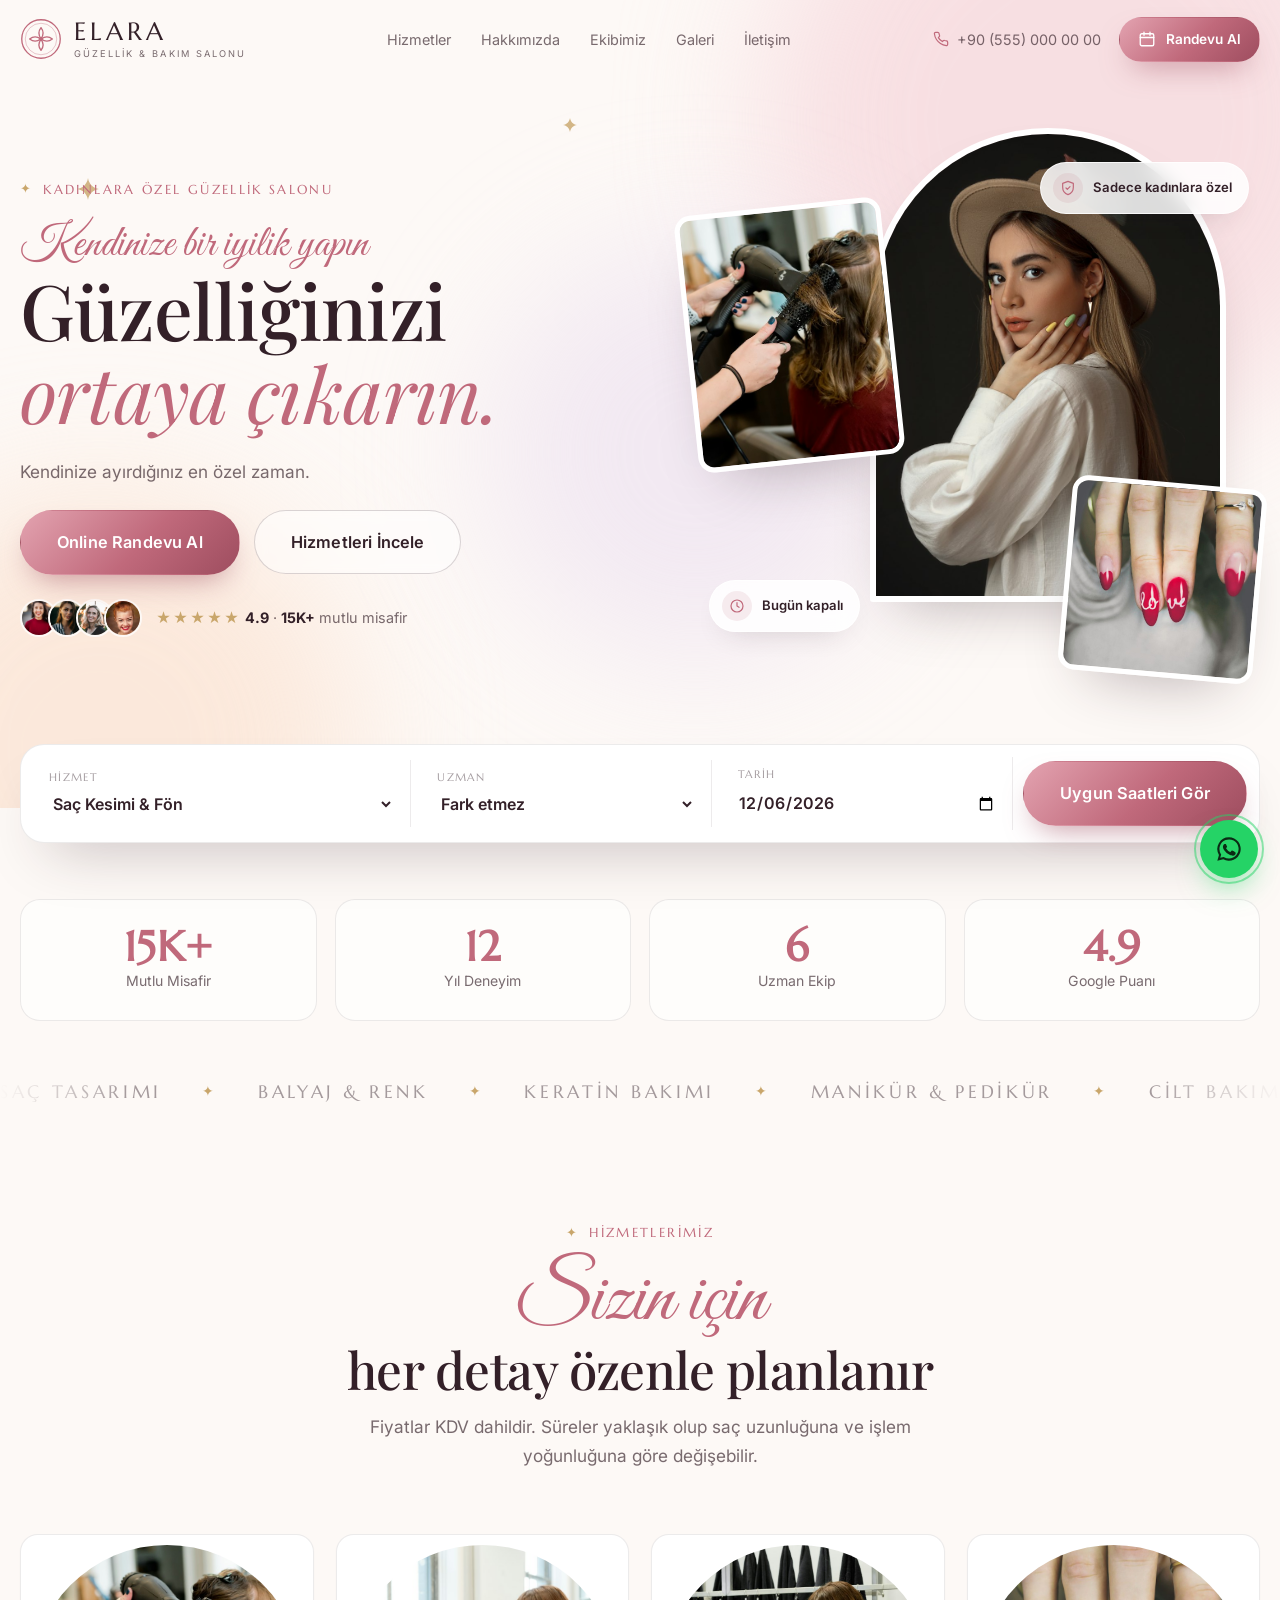
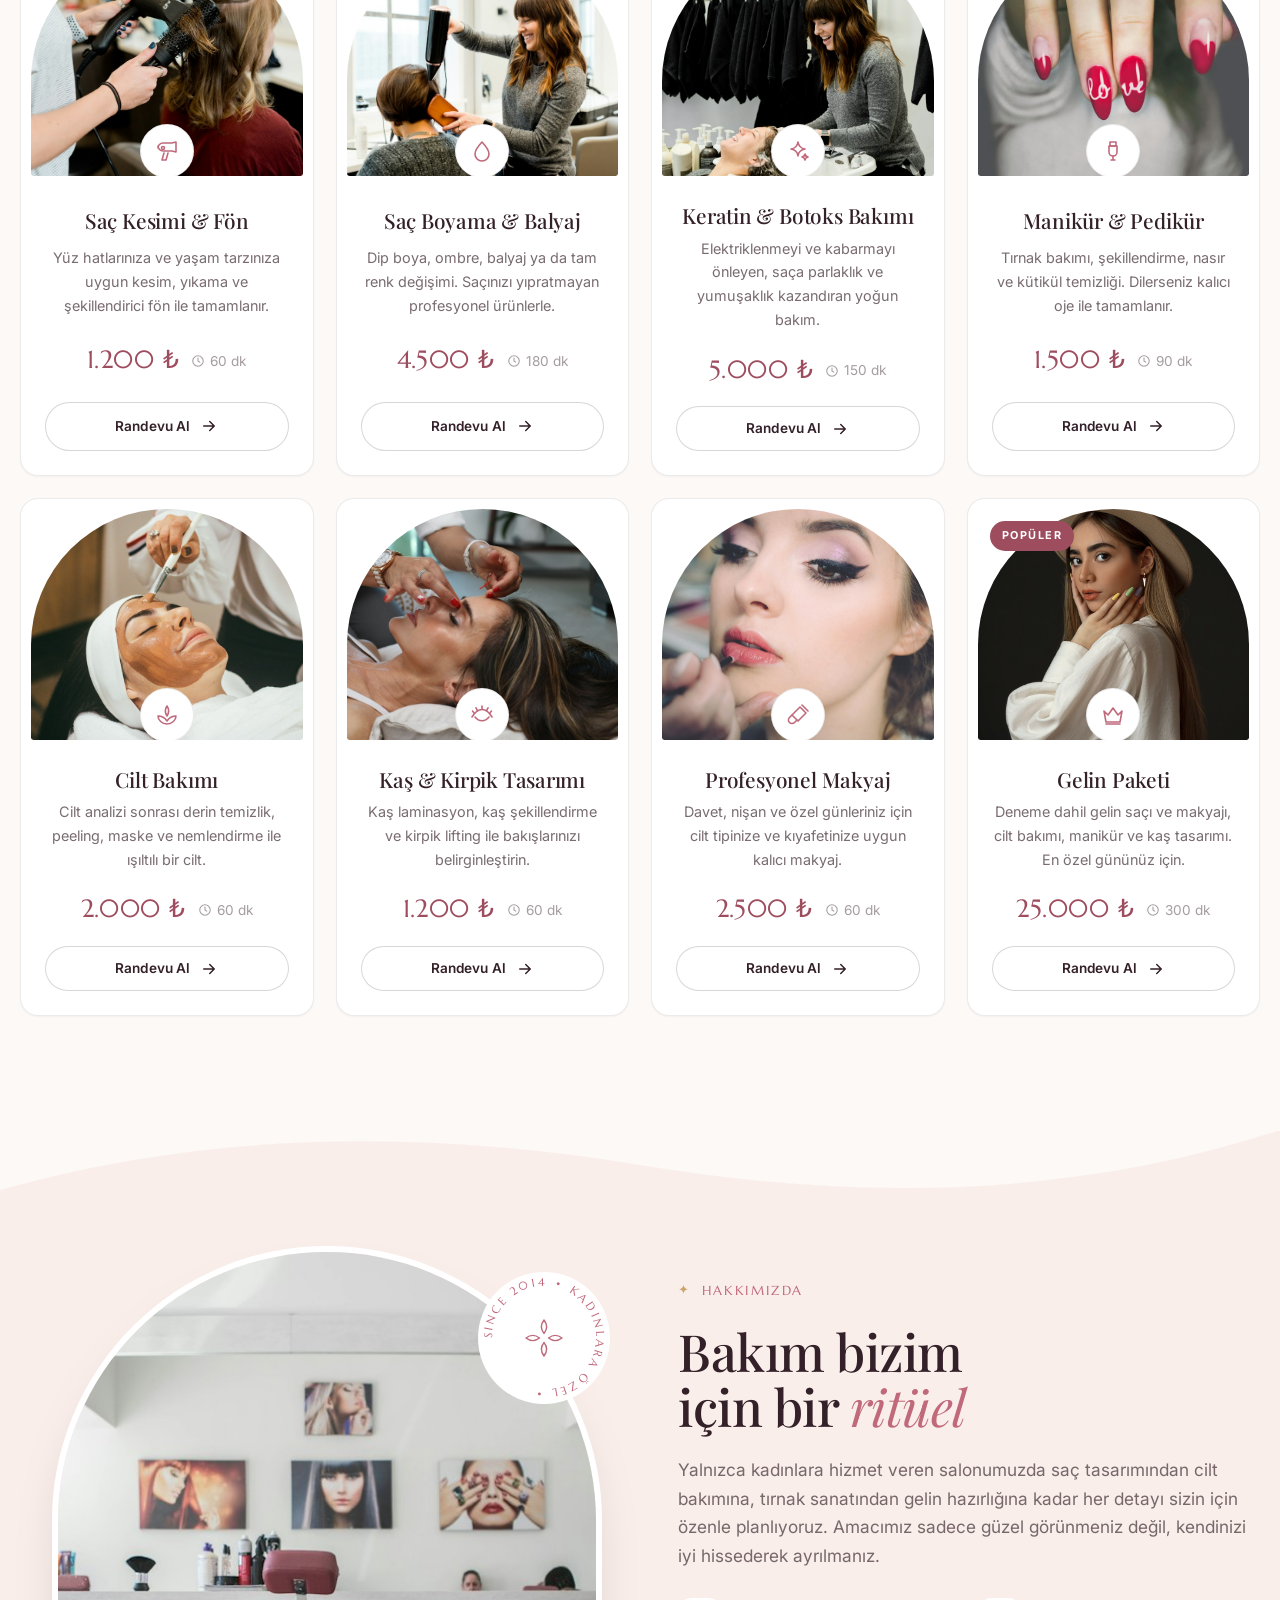
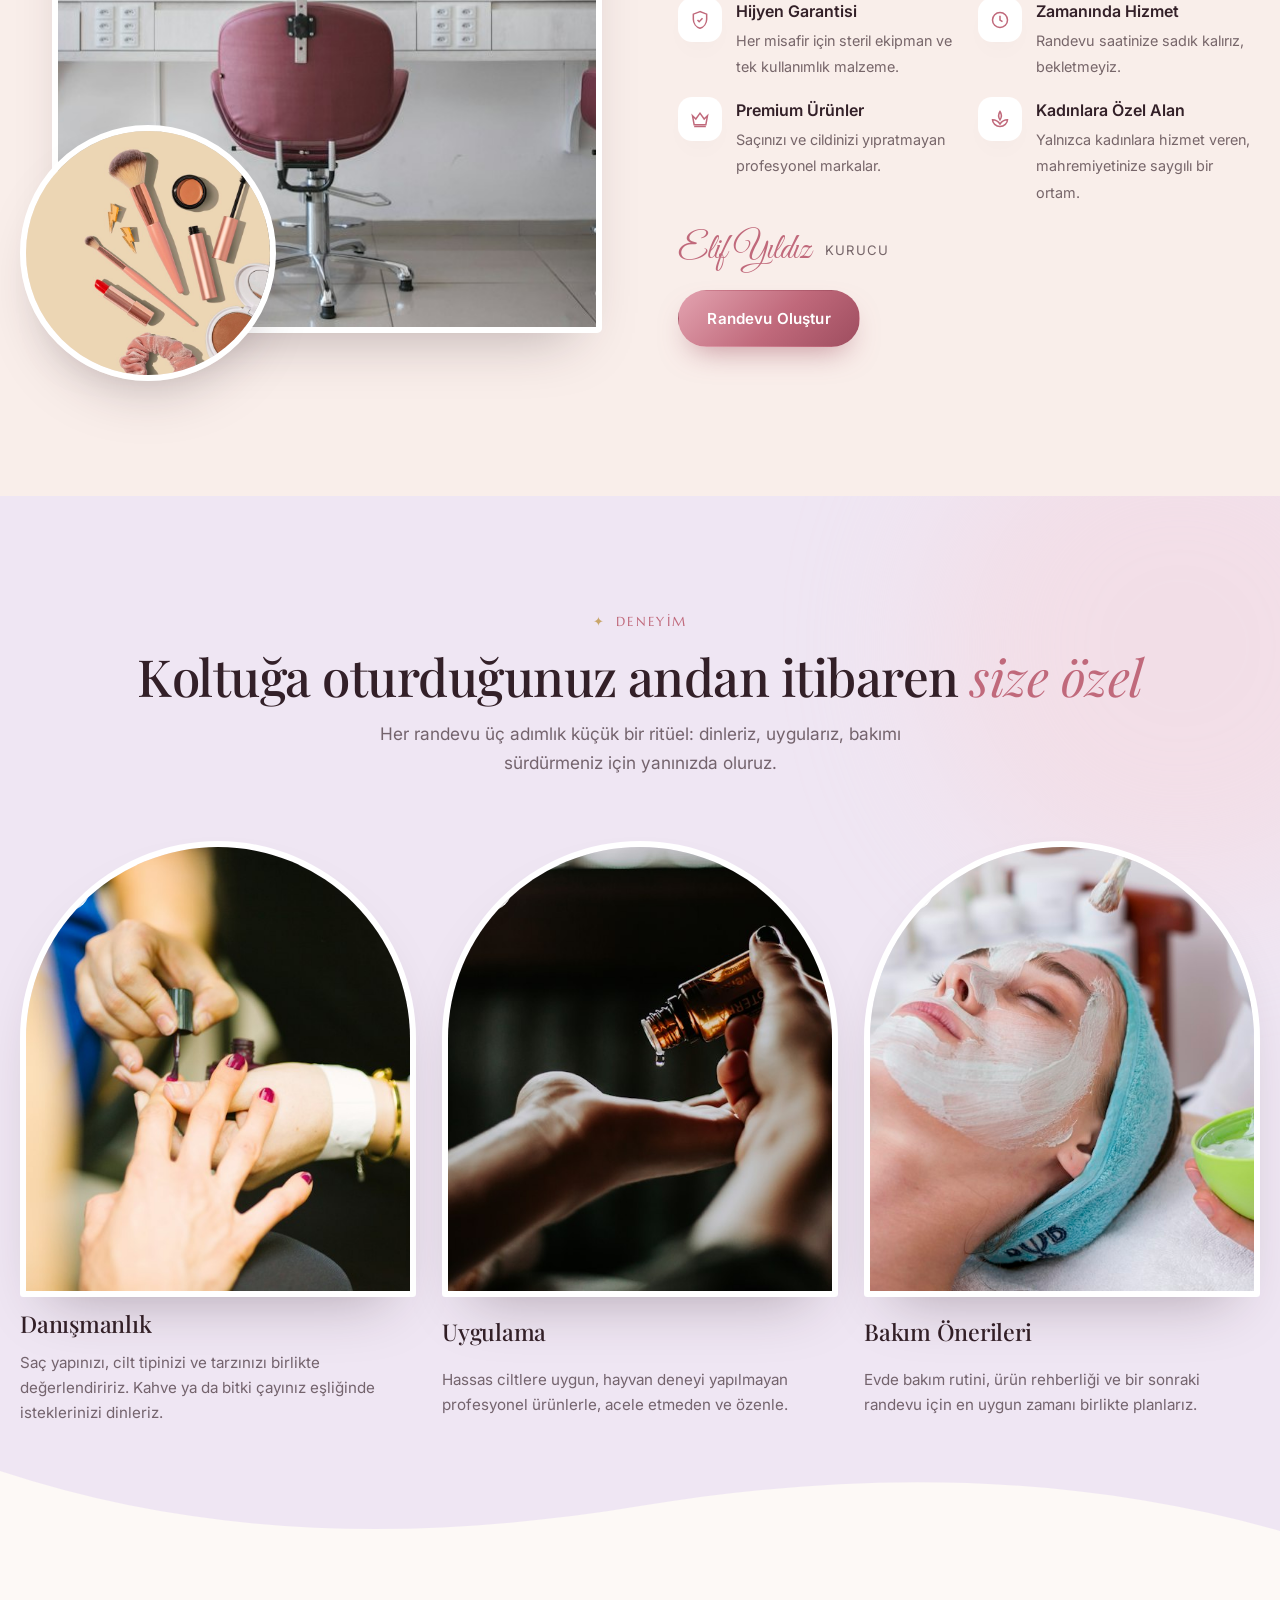
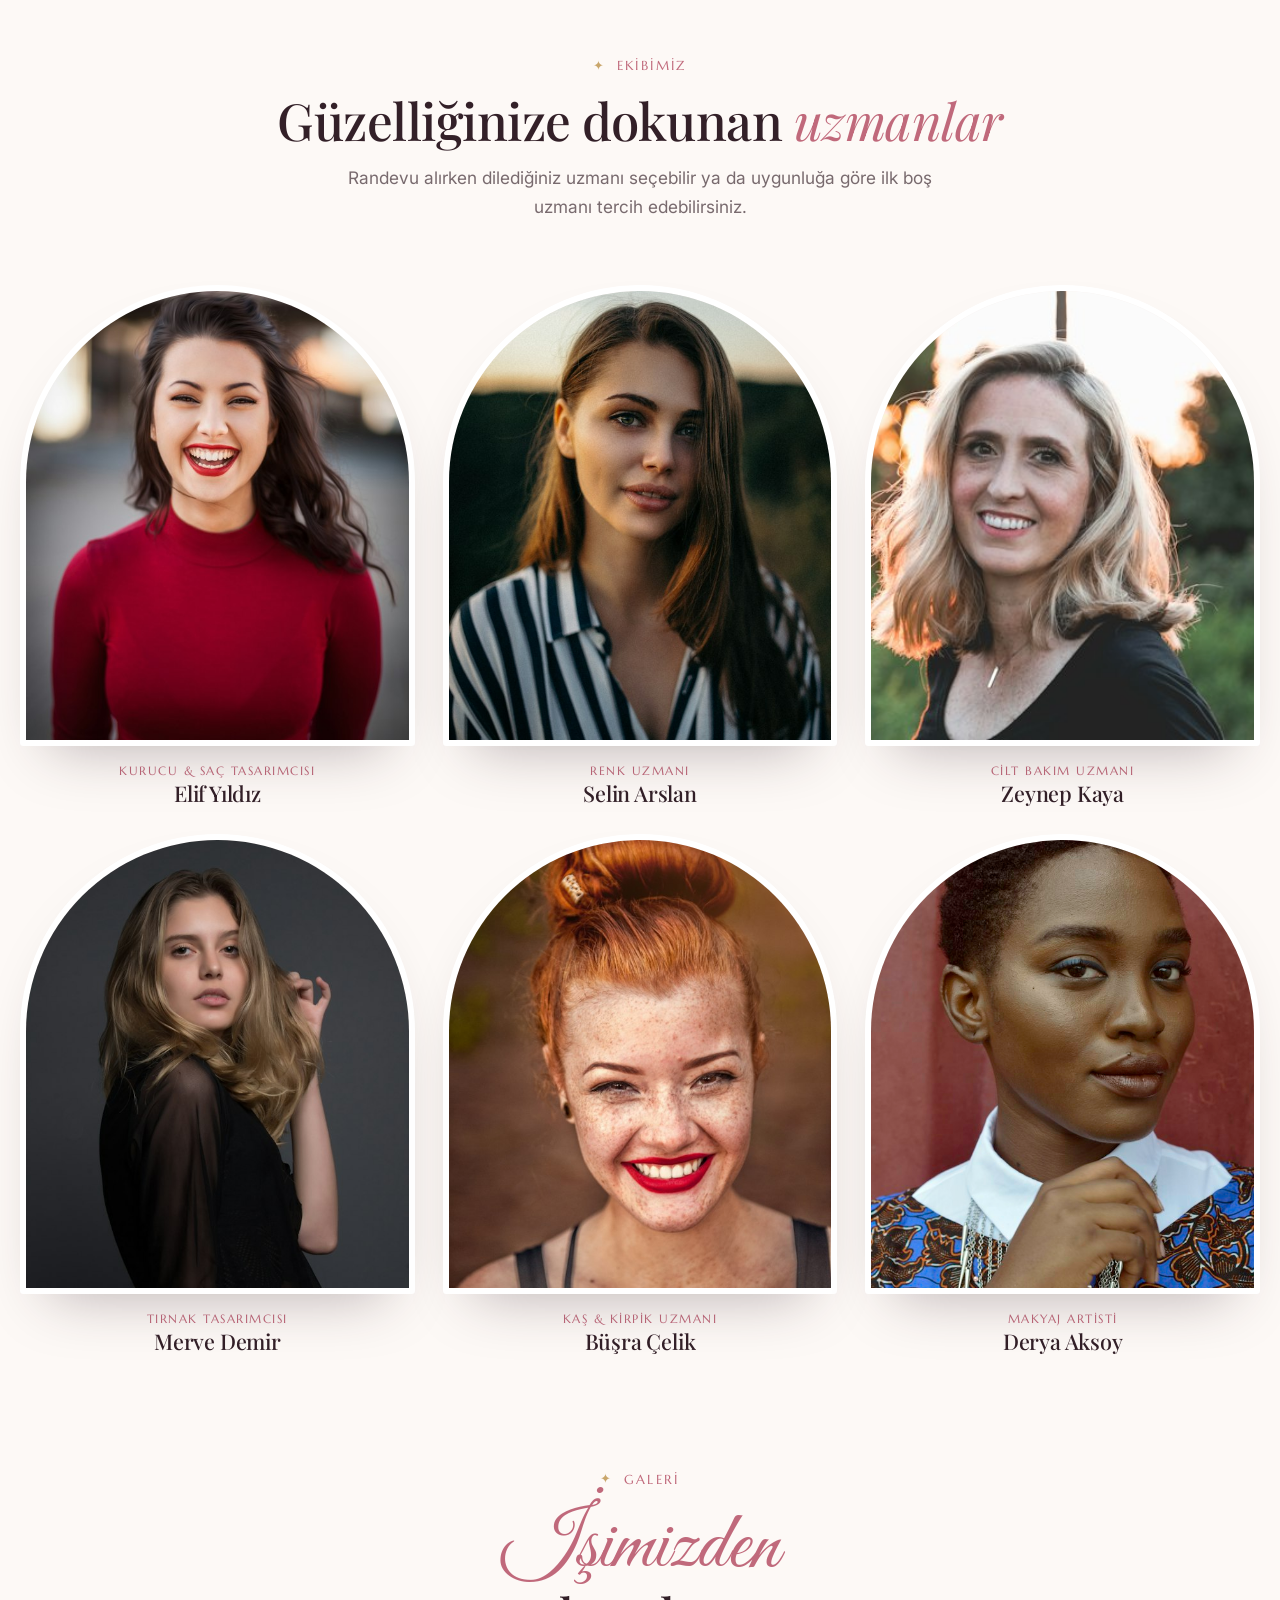
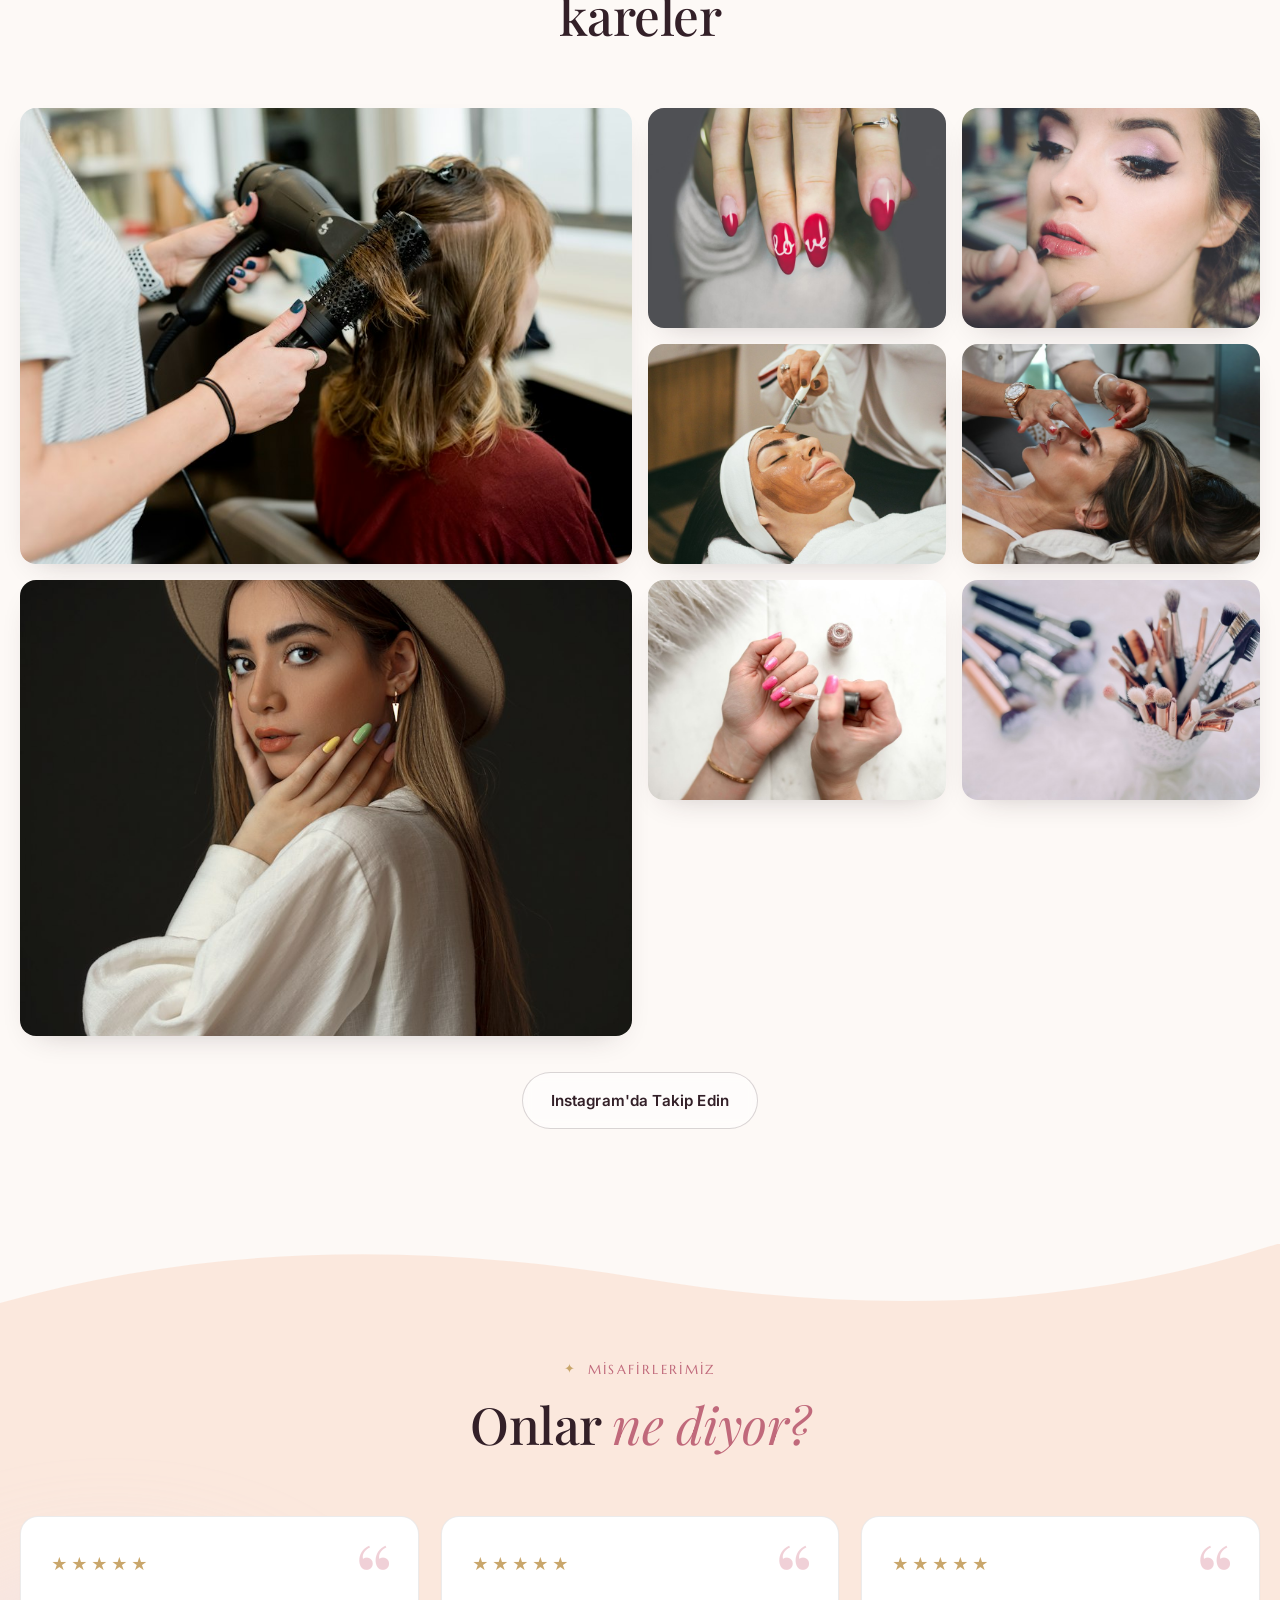
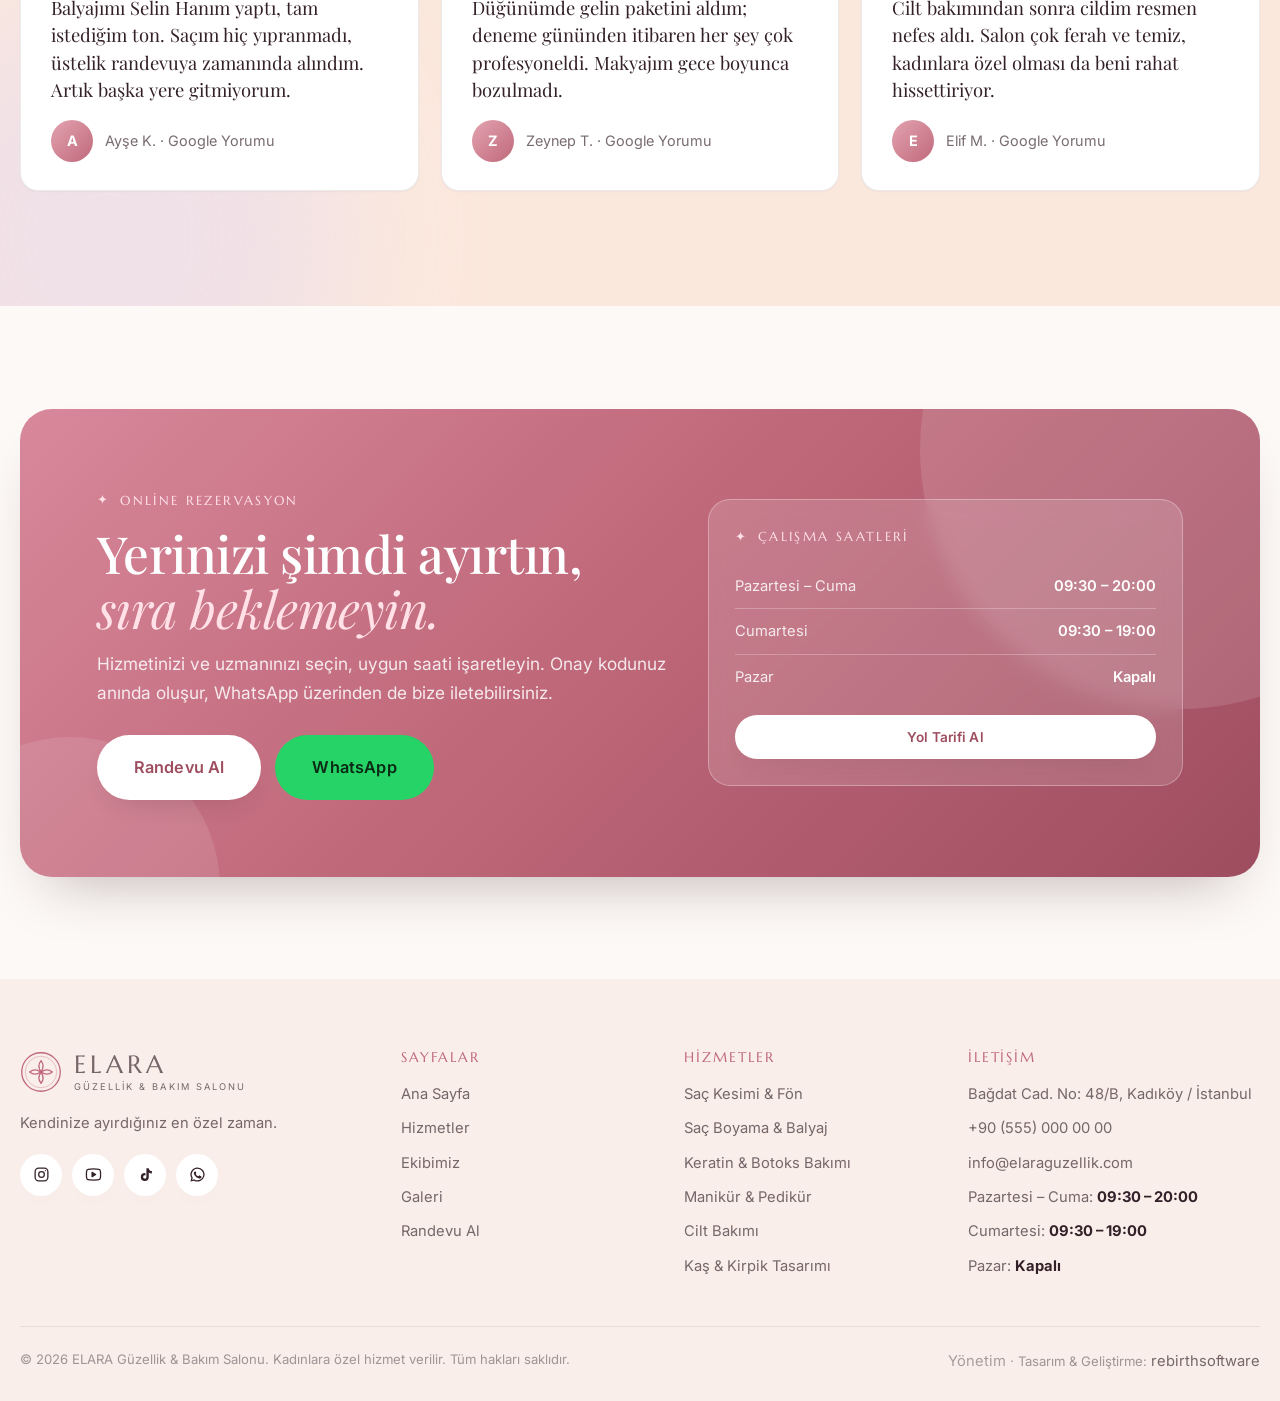
==== commit b2bb0427: "Tasarımı zenginleştir: kemerli kolaj hero, hızlı randevu, ritüel bölümü - Hero: el yazısı vurgu, kem" ====
--- a/index.html
+++ b/index.html
@@ -5,51 +5,75 @@
   <meta name="viewport" content="width=device-width, initial-scale=1.0">
   <title>{{brand}} — Saç, Cilt, Tırnak & Makyaj</title>
   <meta name="description" content="Kadınlara özel güzellik salonu. Saç tasarımı, balyaj, keratin bakımı, manikür & pedikür, cilt bakımı, kaş & kirpik, makyaj ve gelin paketi. Online randevu alın.">
-  <meta name="theme-color" content="#fbf7f4">
+  <meta name="theme-color" content="#fdf9f6">
   <meta property="og:title" content="ELARA Güzellik & Bakım Salonu">
   <meta property="og:description" content="Kendinize ayırdığınız en özel zaman. Kadınlara özel güzellik salonu, online randevu alın.">
   <meta property="og:type" content="website">
   <link rel="icon" href="assets/img/favicon.svg" type="image/svg+xml">
   <link rel="preconnect" href="https://fonts.googleapis.com">
   <link rel="preconnect" href="https://fonts.gstatic.com" crossorigin>
-  <link href="https://fonts.googleapis.com/css2?family=Marcellus&family=Inter:wght@400;500;600;700&family=Playfair+Display:ital,wght@0,400;0,500;0,600;1,400;1,500&display=swap" rel="stylesheet">
+  <link href="https://fonts.googleapis.com/css2?family=Great+Vibes&family=Marcellus&family=Inter:wght@400;500;600;700&family=Playfair+Display:ital,wght@0,400;0,500;0,600;1,400;1,500&display=swap" rel="stylesheet">
   <link rel="stylesheet" href="assets/css/style.css">
 </head>
 <body>
   <div id="nav-host"></div>
 
   <!-- HERO -->
-  <header class="hero on-dark" id="hero">
-    <div class="hero-bg"><img id="hero-img" src="" alt="Güzellik salonu"></div>
-    <div class="hero-grain"></div>
-    <div class="container">
+  <header class="hero" id="hero">
+    <div class="blobs"><span class="blob rose"></span><span class="blob peach"></span><span class="blob lilac"></span></div>
+    <span class="sparkle" style="left:6%;top:22%;width:22px;height:22px"><svg viewBox="0 0 24 24" fill="currentColor"><path d="M12 0c1 6.5 5.5 11 12 12-6.5 1-11 5.5-12 12-1-6.5-5.5-11-12-12 6.5-1 11-5.5 12-12Z"/></svg></span>
+    <span class="sparkle d2" style="left:44%;top:14%;width:14px;height:14px"><svg viewBox="0 0 24 24" fill="currentColor"><path d="M12 0c1 6.5 5.5 11 12 12-6.5 1-11 5.5-12 12-1-6.5-5.5-11-12-12 6.5-1 11-5.5 12-12Z"/></svg></span>
+    <span class="sparkle d3" style="right:8%;bottom:26%;width:18px;height:18px"><svg viewBox="0 0 24 24" fill="currentColor"><path d="M12 0c1 6.5 5.5 11 12 12-6.5 1-11 5.5-12 12-1-6.5-5.5-11-12-12 6.5-1 11-5.5 12-12Z"/></svg></span>
+    <div class="container hero-grid">
       <div class="hero-content">
         <span class="eyebrow reveal in">Kadınlara Özel Güzellik Salonu</span>
-        <h1 class="reveal in" data-delay="1">Güzelliğinizi <em class="accent">ortaya çıkarın.</em></h1>
+        <div class="reveal in" data-delay="1">
+          <div class="hero-script">Kendinize bir iyilik yapın</div>
+          <h1>Güzelliğinizi <em class="accent">ortaya çıkarın.</em></h1>
+        </div>
         <p class="lead reveal in" data-delay="2" id="hero-tagline"></p>
         <div class="hero-actions reveal in" data-delay="3">
           <a class="btn btn-gold btn-lg" href="randevu.html">Online Randevu Al</a>
           <a class="btn btn-ghost btn-lg" href="#hizmetler">Hizmetleri İncele</a>
         </div>
-        <div class="hero-meta reveal in" data-delay="3">
-          <span><svg viewBox="0 0 24 24" fill="none" stroke="currentColor" stroke-width="1.8"><path d="M20 10c0 6-8 12-8 12S4 16 4 10a8 8 0 0 1 16 0Z"/><circle cx="12" cy="10" r="3"/></svg><b id="hero-addr"></b></span>
-          <span><svg viewBox="0 0 24 24" fill="none" stroke="currentColor" stroke-width="1.8"><circle cx="12" cy="12" r="9"/><path d="M12 7v5l3 2"/></svg><b id="hero-hours"></b></span>
-          <span><svg viewBox="0 0 24 24" fill="currentColor"><path d="m12 2 3 6.6 7 .8-5.2 4.8 1.4 7L12 17.7 5.8 21.2l1.4-7L2 9.4l7-.8Z"/></svg><b>4.9 / 5 Google</b></span>
-        </div>
-      </div>
-    </div>
-    <div class="hero-badge" aria-hidden="true">
-      <svg viewBox="0 0 150 150">
-        <defs><path id="circ" d="M75,75 m-58,0 a58,58 0 1,1 116,0 a58,58 0 1,1 -116,0"/></defs>
-        <text><textPath href="#circ">RANDEVU AL • SAÇ • CİLT • TIRNAK • </textPath></text>
-        <path d="M75 55c4 5 4 10 0 15-4-5-4-10 0-15ZM75 95c4-5 4-10 0-15-4 5-4 10 0 15ZM55 75c5-4 10-4 15 0-5 4-10 4-15 0ZM95 75c-5-4-10-4-15 0 5 4 10 4 15 0Z" fill="none" stroke="#efc3cb" stroke-width="1.4" stroke-linejoin="round"/>
-        <circle cx="75" cy="75" r="30" fill="none" stroke="#efc3cb" stroke-width=".8" opacity=".6"/>
-      </svg>
+        <div class="trust reveal in" data-delay="3">
+          <div class="avatars" id="hero-avatars"></div>
+          <div><span class="stars">★★★★★</span> <b>4.9</b> · <b id="hero-count"></b> mutlu misafir</div>
+        </div>
+      </div>
+      <div class="hero-visual reveal in" data-delay="2">
+        <div class="hero-arch"><img id="hero-img" src="" alt="Salon misafiri"></div>
+        <div class="hero-card one"><img id="hero-card1" src="" alt="Fön ve şekillendirme"></div>
+        <div class="hero-card two"><img id="hero-card2" src="" alt="Tırnak tasarımı"></div>
+        <span class="pill-badge b"><i><svg viewBox="0 0 24 24" fill="none" stroke="currentColor" stroke-width="1.8" stroke-linecap="round" stroke-linejoin="round"><path d="M12 2 4 5v6c0 5 3.5 9.5 8 11 4.5-1.5 8-6 8-11V5Z"/><path d="m9 12 2 2 4-4"/></svg></i>Sadece kadınlara özel</span>
+        <span class="pill-badge a"><i><svg viewBox="0 0 24 24" fill="none" stroke="currentColor" stroke-width="1.8" stroke-linecap="round" stroke-linejoin="round"><circle cx="12" cy="12" r="9"/><path d="M12 7v5l3 2"/></svg></i><span id="hero-hours"></span></span>
+      </div>
     </div>
   </header>
 
+  <!-- HIZLI RANDEVU -->
+  <section class="quick">
+    <div class="container">
+      <form class="quick-bar reveal in" id="quick-form">
+        <div class="quick-field">
+          <label for="q-service">Hizmet</label>
+          <select id="q-service"></select>
+        </div>
+        <div class="quick-field">
+          <label for="q-barber">Uzman</label>
+          <select id="q-barber"><option value="">Fark etmez</option></select>
+        </div>
+        <div class="quick-field">
+          <label for="q-date">Tarih</label>
+          <input type="date" id="q-date">
+        </div>
+        <button class="btn btn-gold btn-lg" type="submit">Uygun Saatleri Gör</button>
+      </form>
+    </div>
+  </section>
+
   <!-- İSTATİSTİK -->
-  <section class="stats"><div class="container" id="stats"></div></section>
+  <section class="stats"><div class="container reveal" id="stats"></div></section>
 
   <!-- KAYAN BANT -->
   <div class="marquee" aria-hidden="true"><div class="marquee-track" id="marquee"></div></div>
@@ -57,11 +81,9 @@
   <!-- HİZMETLER -->
   <section class="section" id="hizmetler">
     <div class="container">
-      <div class="section-head split">
-        <div>
-          <span class="eyebrow reveal">Hizmetlerimiz</span>
-          <h2 class="reveal" data-delay="1" style="margin-top:14px">Her detay <em class="accent">özenle</em> planlanır</h2>
-        </div>
+      <div class="section-head center">
+        <span class="eyebrow reveal">Hizmetlerimiz</span>
+        <h2 class="reveal" data-delay="1"><span class="script">Sizin için</span><br>her detay özenle planlanır</h2>
         <p class="lead reveal" data-delay="2">Fiyatlar KDV dahildir. Süreler yaklaşık olup saç uzunluğuna ve işlem yoğunluğuna göre değişebilir.</p>
       </div>
       <div class="services-grid" id="services"></div>
@@ -69,53 +91,71 @@
   </section>
 
   <!-- HAKKIMIZDA -->
-  <section class="section about" id="hakkimizda">
+  <section class="section about band" id="hakkimizda">
+    <svg class="wave top" viewBox="0 0 1440 70" preserveAspectRatio="none"><path d="M0,70 C240,0 480,0 720,35 C960,70 1200,70 1440,10 L1440,70 Z" fill="#fdf9f6"/></svg>
     <div class="container about-grid">
       <div class="about-media reveal">
         <img class="main" id="about-img" src="" alt="Salon içi" loading="lazy">
         <img class="float" id="about-img2" src="" alt="Makyaj ürünleri" loading="lazy">
-        <div class="since"><small>SINCE</small><b id="since-year"></b></div>
+        <svg class="ring" viewBox="0 0 136 136" aria-hidden="true">
+          <defs><path id="ring2" d="M68,68 m-52,0 a52,52 0 1,1 104,0 a52,52 0 1,1 -104,0"/></defs>
+          <circle cx="68" cy="68" r="66" fill="#fff"/>
+          <text><textPath href="#ring2">SINCE <tspan id="since-year"></tspan> • KADINLARA ÖZEL • </textPath></text>
+          <path d="M68 50c3.5 4.5 3.5 9 0 13.5-3.5-4.5-3.5-9 0-13.5ZM68 86c3.5-4.5 3.5-9 0-13.5-3.5 4.5-3.5 9 0 13.5ZM50 68c4.5-3.5 9-3.5 13.5 0-4.5 3.5-9 3.5-13.5 0ZM86 68c-4.5-3.5-9-3.5-13.5 0 4.5 3.5 9 3.5 13.5 0Z" fill="none" stroke="#c0697b" stroke-width="1.4" stroke-linejoin="round"/>
+        </svg>
       </div>
       <div class="about-text">
         <span class="eyebrow reveal">Hakkımızda</span>
         <h2 class="reveal" data-delay="1">Bakım bizim için bir <em class="accent">ritüel</em></h2>
         <p class="lead reveal" data-delay="2" id="about-desc"></p>
         <div class="features reveal" data-delay="3">
-          <div class="feature"><svg viewBox="0 0 24 24" fill="none" stroke="currentColor" stroke-width="1.8"><path d="M12 2 4 5v6c0 5 3.5 9.5 8 11 4.5-1.5 8-6 8-11V5Z"/><path d="m9 12 2 2 4-4"/></svg><div><b>Hijyen Garantisi</b><span>Her misafir için steril ekipman ve tek kullanımlık malzeme.</span></div></div>
-          <div class="feature"><svg viewBox="0 0 24 24" fill="none" stroke="currentColor" stroke-width="1.8"><circle cx="12" cy="12" r="9"/><path d="M12 7v5l3 2"/></svg><div><b>Zamanında Hizmet</b><span>Randevu saatinize sadık kalırız, bekletmeyiz.</span></div></div>
-          <div class="feature"><svg viewBox="0 0 24 24" fill="none" stroke="currentColor" stroke-width="1.8"><path d="m3 8 4 4 5-7 5 7 4-4-2 11H5Z"/><path d="M5 21h14"/></svg><div><b>Premium Ürünler</b><span>Saçınızı ve cildinizi yıpratmayan profesyonel markalar.</span></div></div>
-          <div class="feature"><svg viewBox="0 0 24 24" fill="none" stroke="currentColor" stroke-width="1.8"><path d="M12 21c-5 0-9-4-9-8 4 0 7 2 9 5 2-3 5-5 9-5 0 4-4 8-9 8Z"/><path d="M12 13c-2-3-2-7 0-10 2 3 2 7 0 10Z"/></svg><div><b>Kadınlara Özel Alan</b><span>Yalnızca kadınlara hizmet veren, mahremiyetinize saygılı bir ortam.</span></div></div>
-        </div>
+          <div class="feature"><i><svg viewBox="0 0 24 24" fill="none" stroke="currentColor" stroke-width="1.8"><path d="M12 2 4 5v6c0 5 3.5 9.5 8 11 4.5-1.5 8-6 8-11V5Z"/><path d="m9 12 2 2 4-4"/></svg></i><div><b>Hijyen Garantisi</b><span>Her misafir için steril ekipman ve tek kullanımlık malzeme.</span></div></div>
+          <div class="feature"><i><svg viewBox="0 0 24 24" fill="none" stroke="currentColor" stroke-width="1.8"><circle cx="12" cy="12" r="9"/><path d="M12 7v5l3 2"/></svg></i><div><b>Zamanında Hizmet</b><span>Randevu saatinize sadık kalırız, bekletmeyiz.</span></div></div>
+          <div class="feature"><i><svg viewBox="0 0 24 24" fill="none" stroke="currentColor" stroke-width="1.8"><path d="m3 8 4 4 5-7 5 7 4-4-2 11H5Z"/><path d="M5 21h14"/></svg></i><div><b>Premium Ürünler</b><span>Saçınızı ve cildinizi yıpratmayan profesyonel markalar.</span></div></div>
+          <div class="feature"><i><svg viewBox="0 0 24 24" fill="none" stroke="currentColor" stroke-width="1.8"><path d="M12 21c-5 0-9-4-9-8 4 0 7 2 9 5 2-3 5-5 9-5 0 4-4 8-9 8Z"/><path d="M12 13c-2-3-2-7 0-10 2 3 2 7 0 10Z"/></svg></i><div><b>Kadınlara Özel Alan</b><span>Yalnızca kadınlara hizmet veren, mahremiyetinize saygılı bir ortam.</span></div></div>
+        </div>
+        <div class="signature reveal" data-delay="3"><span class="script" id="founder-name"></span><small>Kurucu</small></div>
         <div class="reveal" data-delay="3"><a class="btn btn-gold" href="randevu.html">Randevu Oluştur</a></div>
       </div>
     </div>
   </section>
 
-  <!-- DENEYİM -->
-  <section class="experience on-dark">
-    <img id="exp-img" src="" alt="Salon içi" loading="lazy">
-    <div class="container">
-      <div class="experience-content">
+  <!-- RİTÜEL -->
+  <section class="section ritual band">
+    <div class="blobs"><span class="blob rose"></span></div>
+    <div class="container">
+      <div class="section-head center">
         <span class="eyebrow reveal">Deneyim</span>
-        <h2 class="reveal" data-delay="1">Koltuğa oturduğunuz andan itibaren <em class="accent">size özel.</em></h2>
-        <ul class="exp-list reveal" data-delay="2">
-          <li>Saç yapınıza, cilt tipinize ve tarzınıza göre kişisel danışmanlık</li>
-          <li>Hassas ciltlere uygun, hayvan deneyi yapılmayan profesyonel ürünler</li>
-          <li>İşlem sonrası evde bakım önerileri ve ürün rehberliği</li>
-          <li>Kahve ve bitki çayı ikramıyla sakin, ferah bir atmosfer</li>
-        </ul>
-      </div>
-    </div>
+        <h2 class="reveal" data-delay="1">Koltuğa oturduğunuz andan itibaren <em class="accent">size özel</em></h2>
+        <p class="lead reveal" data-delay="2">Her randevu üç adımlık küçük bir ritüel: dinleriz, uygularız, bakımı sürdürmeniz için yanınızda oluruz.</p>
+      </div>
+      <div class="steps">
+        <article class="step-card reveal">
+          <figure><img src="assets/img/ritual-1.jpg" alt="Danışmanlık" loading="lazy"><span class="step-num">1</span></figure>
+          <h3>Danışmanlık</h3>
+          <p>Saç yapınızı, cilt tipinizi ve tarzınızı birlikte değerlendiririz. Kahve ya da bitki çayınız eşliğinde isteklerinizi dinleriz.</p>
+        </article>
+        <article class="step-card reveal" data-delay="1">
+          <figure><img src="assets/img/ritual-2.jpg" alt="Uygulama" loading="lazy"><span class="step-num">2</span></figure>
+          <h3>Uygulama</h3>
+          <p>Hassas ciltlere uygun, hayvan deneyi yapılmayan profesyonel ürünlerle, acele etmeden ve özenle.</p>
+        </article>
+        <article class="step-card reveal" data-delay="2">
+          <figure><img src="assets/img/ritual-3.jpg" alt="Bakım önerileri" loading="lazy"><span class="step-num">3</span></figure>
+          <h3>Bakım Önerileri</h3>
+          <p>Evde bakım rutini, ürün rehberliği ve bir sonraki randevu için en uygun zamanı birlikte planlarız.</p>
+        </article>
+      </div>
+    </div>
+    <svg class="wave bottom" viewBox="0 0 1440 70" preserveAspectRatio="none"><path d="M0,0 C240,70 480,70 720,35 C960,0 1200,0 1440,60 L1440,70 L0,70 Z" fill="#fdf9f6"/></svg>
   </section>
 
   <!-- EKİP -->
   <section class="section" id="ekip">
     <div class="container">
-      <div class="section-head split">
-        <div>
-          <span class="eyebrow reveal">Ekibimiz</span>
-          <h2 class="reveal" data-delay="1" style="margin-top:14px">Güzelliğinize dokunan <em class="accent">uzmanlar</em></h2>
-        </div>
+      <div class="section-head center">
+        <span class="eyebrow reveal">Ekibimiz</span>
+        <h2 class="reveal" data-delay="1">Güzelliğinize dokunan <em class="accent">uzmanlar</em></h2>
         <p class="lead reveal" data-delay="2">Randevu alırken dilediğiniz uzmanı seçebilir ya da uygunluğa göre ilk boş uzmanı tercih edebilirsiniz.</p>
       </div>
       <div class="team-grid" id="team"></div>
@@ -125,18 +165,21 @@
   <!-- GALERİ -->
   <section class="section" id="galeri" style="padding-top:0">
     <div class="container">
-      <div class="section-head">
+      <div class="section-head center">
         <span class="eyebrow reveal">Galeri</span>
-        <h2 class="reveal" data-delay="1">İşimizden <em class="accent">kareler</em></h2>
+        <h2 class="reveal" data-delay="1"><span class="script">İşimizden</span><br>kareler</h2>
       </div>
       <div class="gallery-grid reveal" id="gallery"></div>
+      <div class="gallery-cta reveal"><a class="btn btn-ghost" id="ig-link" href="#" target="_blank" rel="noopener">Instagram'da Takip Edin</a></div>
     </div>
   </section>
 
   <!-- YORUMLAR -->
-  <section class="section reviews">
-    <div class="container">
-      <div class="section-head">
+  <section class="section reviews band">
+    <div class="blobs"><span class="blob lilac"></span></div>
+    <svg class="wave top" viewBox="0 0 1440 70" preserveAspectRatio="none"><path d="M0,70 C240,0 480,0 720,35 C960,70 1200,70 1440,10 L1440,70 Z" fill="#fdf9f6"/></svg>
+    <div class="container">
+      <div class="section-head center">
         <span class="eyebrow reveal">Misafirlerimiz</span>
         <h2 class="reveal" data-delay="1">Onlar <em class="accent">ne diyor?</em></h2>
       </div>
@@ -151,16 +194,16 @@
         <div>
           <span class="eyebrow">Online Rezervasyon</span>
           <h2 style="margin-top:14px">Yerinizi şimdi ayırtın, <em class="accent">sıra beklemeyin.</em></h2>
-          <p class="lead">Hizmetinizi ve uzmanınızı seçin, uygun saati işaretleyin. Onay kodunuz anında oluşur, WhatsApp üzerinden de bize iletebilirsiniz.</p>
+          <p class="lead" style="margin-top:14px">Hizmetinizi ve uzmanınızı seçin, uygun saati işaretleyin. Onay kodunuz anında oluşur, WhatsApp üzerinden de bize iletebilirsiniz.</p>
           <div class="hero-actions" style="margin-top:28px">
-            <a class="btn btn-gold btn-lg" href="randevu.html">Randevu Al</a>
+            <a class="btn btn-white btn-lg" href="randevu.html">Randevu Al</a>
             <a class="btn btn-wa btn-lg" id="cta-wa" href="#" target="_blank" rel="noopener">WhatsApp</a>
           </div>
         </div>
-        <div class="cta-side" style="width:100%">
+        <div class="cta-side">
           <span class="eyebrow">Çalışma Saatleri</span>
           <table class="hours-table"><tbody id="hours"></tbody></table>
-          <a class="btn btn-ghost btn-sm" id="cta-map" href="#" target="_blank" rel="noopener">Yol Tarifi Al</a>
+          <a class="btn btn-white btn-sm" id="cta-map" href="#" target="_blank" rel="noopener">Yol Tarifi Al</a>
         </div>
       </div>
     </div>
--- a/assets/css/style.css
+++ b/assets/css/style.css
@@ -1,21 +1,27 @@
 /* =========================================================================
-   EFENDİ Erkek Kuaförü — Stil Dosyası
+   ELARA Güzellik & Bakım Salonu — Stil Dosyası
+   Layout: yumuşak pastel zeminler, kemerli fotoğraflar, el yazısı vurgular.
    ========================================================================= */
 
 :root {
-  --bg: #fbf7f4;
-  --bg-2: #f5ece7;
+  --bg: #fdf9f6;            /* fildişi */
+  --bg-2: #f9eeea;          /* pudra */
+  --peach: #fbe8dd;
+  --lilac: #efe6f3;
+  --mint: #e6f1ec;
   --surface: #ffffff;
-  --surface-2: #f6eeea;
-  --line: rgba(60, 38, 44, 0.09);
-  --line-strong: rgba(60, 38, 44, 0.18);
-  --text: #2a1f22;
-  --muted: rgba(42, 31, 34, 0.64);
-  --muted-2: rgba(42, 31, 34, 0.42);
-  --gold: #b5606f;          /* gül kurusu (ana vurgu) */
-  --gold-2: #d08b98;        /* açık gül (degrade ve koyu zemin üstü) */
-  --gold-dim: rgba(181, 96, 111, 0.12);
-  --gold-line: rgba(181, 96, 111, 0.35);
+  --surface-2: #f8f0ed;
+  --line: rgba(51, 32, 40, 0.09);
+  --line-strong: rgba(51, 32, 40, 0.18);
+  --text: #332028;          /* koyu erik */
+  --muted: rgba(51, 32, 40, 0.66);
+  --muted-2: rgba(51, 32, 40, 0.44);
+  --gold: #c0697b;          /* gül kurusu (ana vurgu) */
+  --gold-2: #e3a3b0;        /* açık gül */
+  --rose-deep: #9e4d5f;
+  --gilt: #c9a66b;          /* altın detaylar */
+  --gold-dim: rgba(192, 105, 123, 0.12);
+  --gold-line: rgba(192, 105, 123, 0.35);
   --on-accent: #ffffff;
   --danger: #c6473c;
   --success: #3c8d5e;
@@ -24,13 +30,17 @@
 
   --font-display: "Playfair Display", Georgia, serif;
   --font-accent: "Marcellus", "Playfair Display", Georgia, serif;
+  --font-script: "Great Vibes", "Playfair Display", cursive;
   --font-sans: "Inter", system-ui, -apple-system, "Segoe UI", sans-serif;
 
-  --radius: 14px;
-  --radius-sm: 8px;
+  --radius: 18px;
+  --radius-sm: 10px;
+  --arch: 999px 999px 18px 18px;
   --container: 1240px;
-  --nav-h: 76px;
+  --nav-h: 80px;
   --ease: cubic-bezier(0.2, 0.7, 0.2, 1);
+  --shadow: 0 30px 60px -30px rgba(51, 32, 40, 0.35);
+  --shadow-sm: 0 12px 30px -18px rgba(51, 32, 40, 0.3);
 }
 
 *, *::before, *::after { box-sizing: border-box; }
@@ -41,7 +51,7 @@
   color: var(--text);
   font-family: var(--font-sans);
   font-size: 16px;
-  line-height: 1.6;
+  line-height: 1.65;
   -webkit-font-smoothing: antialiased;
   overflow-x: hidden;
 }
@@ -51,47 +61,66 @@
 input, select, textarea { font: inherit; color: inherit; }
 ::selection { background: var(--gold); color: #fff; }
 
-h1, h2, h3, h4 { margin: 0; font-family: var(--font-display); font-weight: 500; line-height: 1.1; letter-spacing: -0.01em; }
-h1 { font-size: clamp(2.8rem, 7vw, 6.2rem); }
-h2 { font-size: clamp(2rem, 4.2vw, 3.4rem); }
+h1, h2, h3, h4 { margin: 0; font-family: var(--font-display); font-weight: 500; line-height: 1.08; letter-spacing: -0.01em; text-wrap: balance; }
+h1 { font-size: clamp(2.8rem, 6.2vw, 5.6rem); }
+h2 { font-size: clamp(2rem, 4vw, 3.3rem); }
 h3 { font-size: 1.35rem; }
 p { margin: 0; }
 em.accent, .accent { font-style: italic; color: var(--gold); font-weight: 400; }
-.on-dark .accent, .on-dark .eyebrow { color: #efc3cb; }
+.script { font-family: var(--font-script); font-weight: 400; color: var(--gold); font-size: 1.6em; line-height: 1; letter-spacing: 0; font-style: normal; }
+.on-dark .accent, .on-dark .eyebrow { color: #f3c9d1; }
 
 .container { width: min(var(--container), 100% - 40px); margin-inline: auto; }
 .eyebrow {
-  font-family: var(--font-accent);
-  letter-spacing: 0.18em;
-  font-size: 0.95rem;
-  color: var(--gold);
-  display: inline-flex; align-items: center; gap: 12px;
-  text-transform: uppercase;
-}
-.eyebrow::before { content: ""; width: 28px; height: 1px; background: var(--gold); }
+  font-family: var(--font-accent); letter-spacing: 0.18em; font-size: 0.82rem; color: var(--gold);
+  display: inline-flex; align-items: center; gap: 10px; text-transform: uppercase;
+}
+.eyebrow::before { content: "✦"; font-size: 0.8rem; color: var(--gilt); }
 .lead { color: var(--muted); font-size: 1.08rem; max-width: 56ch; }
-.section { padding: clamp(72px, 9vw, 128px) 0; position: relative; }
-.section-head { display: grid; gap: 18px; margin-bottom: clamp(40px, 5vw, 64px); }
+.section { padding: clamp(80px, 9vw, 136px) 0; position: relative; }
+.section-head { display: grid; gap: 16px; margin-bottom: clamp(44px, 5vw, 72px); }
+.section-head.center { text-align: center; justify-items: center; }
+.section-head.center .lead { text-align: center; }
 .section-head.split { grid-template-columns: 1fr auto; align-items: end; }
 @media (max-width: 760px) { .section-head.split { grid-template-columns: 1fr; } }
+
+/* ---------- Dekoratif zemin ---------- */
+.blobs { position: absolute; inset: 0; overflow: hidden; pointer-events: none; z-index: 0; }
+.blob { position: absolute; border-radius: 50%; filter: blur(70px); opacity: 0.75; }
+.blob.rose { background: #f6d7dc; }
+.blob.peach { background: #fbe3d2; }
+.blob.lilac { background: #e9dcef; }
+.blob.mint { background: #dcebe3; }
+.band { position: relative; isolation: isolate; }
+.band > .container { position: relative; z-index: 1; }
+.wave { display: block; width: 100%; height: 70px; }
+.wave.top { position: absolute; top: -1px; left: 0; transform: rotate(180deg); }
+.wave.bottom { position: absolute; bottom: -1px; left: 0; }
+.sparkle { position: absolute; color: var(--gilt); opacity: 0.8; pointer-events: none; }
+.sparkle svg { width: 100%; height: 100%; }
+@keyframes twinkle { 0%, 100% { transform: scale(1) rotate(0deg); opacity: .55; } 50% { transform: scale(1.25) rotate(20deg); opacity: 1; } }
+.sparkle { animation: twinkle 4s ease-in-out infinite; }
+.sparkle.d2 { animation-delay: 1.3s; } .sparkle.d3 { animation-delay: 2.6s; }
 
 /* ---------- Butonlar ---------- */
 .btn {
   display: inline-flex; align-items: center; justify-content: center; gap: 10px;
-  padding: 14px 26px; border-radius: 999px;
-  font-weight: 600; font-size: 0.95rem; letter-spacing: 0.01em;
-  border: 1px solid transparent; transition: all 0.3s var(--ease); white-space: nowrap;
+  padding: 15px 28px; border-radius: 999px; font-weight: 600; font-size: 0.95rem; letter-spacing: 0.01em;
+  border: 1px solid transparent; transition: all 0.3s var(--ease); white-space: nowrap; position: relative; overflow: hidden;
 }
 .btn svg { width: 18px; height: 18px; }
-.btn-gold { background: linear-gradient(135deg, var(--gold-2), var(--gold)); color: var(--on-accent); box-shadow: 0 10px 30px -10px rgba(181, 96, 111, 0.45); }
-.btn-gold { color: #fff; }
-.btn-gold:hover { transform: translateY(-2px); box-shadow: 0 16px 36px -12px rgba(181, 96, 111, 0.6); }
-.btn-ghost { border-color: var(--line-strong); color: var(--text); background: rgba(255, 255, 255, 0.02); backdrop-filter: blur(6px); }
-.btn-ghost:hover { border-color: var(--gold); color: var(--gold); }
+.btn-gold { background: linear-gradient(135deg, var(--gold-2), var(--gold) 55%, var(--rose-deep)); color: #fff; box-shadow: 0 14px 30px -12px rgba(158, 77, 95, 0.6); }
+.btn-gold::after { content: ""; position: absolute; top: 0; left: -80%; width: 50%; height: 100%; background: linear-gradient(90deg, transparent, rgba(255,255,255,.35), transparent); transform: skewX(-20deg); transition: left .6s var(--ease); }
+.btn-gold:hover { transform: translateY(-2px); box-shadow: 0 20px 36px -12px rgba(158, 77, 95, 0.7); }
+.btn-gold:hover::after { left: 130%; }
+.btn-ghost { border-color: var(--line-strong); color: var(--text); background: rgba(255, 255, 255, 0.5); backdrop-filter: blur(6px); }
+.btn-ghost:hover { border-color: var(--gold); color: var(--gold); background: #fff; }
 .btn-dark { background: var(--surface-2); border-color: var(--line); }
 .btn-dark:hover { border-color: var(--line-strong); }
-.btn-sm { padding: 9px 16px; font-size: 0.85rem; }
-.btn-lg { padding: 18px 34px; font-size: 1.02rem; }
+.btn-white { background: #fff; color: var(--rose-deep); box-shadow: var(--shadow-sm); }
+.btn-white:hover { transform: translateY(-2px); }
+.btn-sm { padding: 10px 18px; font-size: 0.85rem; }
+.btn-lg { padding: 18px 36px; font-size: 1.02rem; }
 .btn-block { width: 100%; }
 .btn:disabled { opacity: 0.45; cursor: not-allowed; transform: none !important; }
 .btn-wa { background: #25d366; color: #0b2a14; }
@@ -99,233 +128,267 @@
 
 /* ---------- Navigasyon ---------- */
 .nav {
-  position: fixed; inset: 0 0 auto 0; z-index: 50; height: var(--nav-h);
-  display: flex; align-items: center;
-  transition: background 0.4s var(--ease), border-color 0.4s var(--ease);
+  position: fixed; inset: 0 0 auto 0; z-index: 50; height: var(--nav-h); display: flex; align-items: center;
+  transition: background 0.4s var(--ease), border-color 0.4s var(--ease), box-shadow .4s;
   border-bottom: 1px solid transparent;
 }
-.nav.scrolled, .nav.open { background: rgba(251, 247, 244, 0.88); backdrop-filter: blur(14px); border-color: var(--line); }
-body.has-hero .nav:not(.scrolled):not(.open) { --text: #fff; --muted: rgba(255, 255, 255, 0.78); --line-strong: rgba(255, 255, 255, 0.35); --gold: #efc3cb; }
-.logo-mark { color: var(--gold); }
+.nav.scrolled, .nav.open { background: rgba(253, 249, 246, 0.86); backdrop-filter: blur(16px); border-color: var(--line); box-shadow: 0 10px 30px -20px rgba(51,32,40,.25); }
 .nav .container { display: flex; align-items: center; justify-content: space-between; gap: 24px; }
 .logo { display: flex; align-items: center; gap: 12px; }
-.logo-mark { width: 40px; height: 40px; }
-.logo-text { font-family: var(--font-accent); font-size: 1.6rem; letter-spacing: 0.14em; line-height: 1; }
-.logo-text small { display: block; font-family: var(--font-sans); font-size: 0.6rem; letter-spacing: 0.22em; color: var(--muted); text-transform: uppercase; margin-top: 3px; }
-.nav-links { display: flex; gap: 32px; list-style: none; margin: 0; padding: 0; }
+.logo-mark { width: 42px; height: 42px; color: var(--gold); }
+.logo-text { font-family: var(--font-accent); font-size: 1.55rem; letter-spacing: 0.16em; line-height: 1; }
+.logo-text small { display: block; font-family: var(--font-sans); font-size: 0.58rem; letter-spacing: 0.22em; color: var(--muted); text-transform: uppercase; margin-top: 4px; }
+.nav-links { display: flex; gap: 30px; list-style: none; margin: 0; padding: 0; }
 .nav-links a { font-size: 0.9rem; color: var(--muted); position: relative; padding: 6px 0; transition: color 0.3s; }
-.nav-links a::after { content: ""; position: absolute; left: 0; bottom: 0; width: 0; height: 1px; background: var(--gold); transition: width 0.3s var(--ease); }
+.nav-links a::after { content: ""; position: absolute; left: 0; bottom: 0; width: 0; height: 2px; border-radius: 2px; background: var(--gold); transition: width 0.3s var(--ease); }
 .nav-links a:hover, .nav-links a.active { color: var(--text); }
 .nav-links a:hover::after, .nav-links a.active::after { width: 100%; }
 .nav-cta { display: flex; align-items: center; gap: 18px; }
 .nav-phone { font-size: 0.9rem; color: var(--muted); display: inline-flex; gap: 8px; align-items: center; }
 .nav-phone svg { width: 16px; height: 16px; color: var(--gold); }
-.burger { display: none; width: 44px; height: 44px; border-radius: 50%; border: 1px solid var(--line-strong); flex-direction: column; align-items: center; justify-content: center; gap: 5px; }
+.burger { display: none; width: 44px; height: 44px; border-radius: 50%; border: 1px solid var(--line-strong); flex-direction: column; align-items: center; justify-content: center; gap: 5px; background: rgba(255,255,255,.5); }
 .burger span { display: block; width: 18px; height: 1.5px; background: var(--text); transition: 0.3s var(--ease); }
-@media (max-width: 560px) {
-  .logo-text small { display: none; }
-  .nav-cta { gap: 10px; }
-  .nav-cta .btn-sm { padding: 9px 14px; }
-}
+@media (max-width: 560px) { .logo-text small { display: none; } .nav-cta { gap: 10px; } .nav-cta .btn-sm { padding: 9px 14px; } }
 @media (max-width: 1000px) {
   .nav-links, .nav-phone { display: none; }
   .burger { display: flex; }
-  .logo-text small { white-space: nowrap; }
   .nav.open .nav-links {
-    display: flex; flex-direction: column; gap: 6px;
-    position: fixed; top: var(--nav-h); left: 0; right: 0; padding: 20px 20px 28px;
-    background: var(--bg); border-bottom: 1px solid var(--line); box-shadow: 0 30px 40px -30px rgba(42,31,34,.35);
+    display: flex; flex-direction: column; gap: 6px; position: fixed; top: var(--nav-h); left: 0; right: 0; padding: 20px 20px 28px;
+    background: var(--bg); border-bottom: 1px solid var(--line); box-shadow: 0 30px 40px -30px rgba(51,32,40,.35);
   }
-  .nav.open .nav-links a { font-size: 1.2rem; padding: 12px 0; font-family: var(--font-display); color: var(--text); }
+  .nav.open .nav-links a { font-size: 1.25rem; padding: 12px 0; font-family: var(--font-display); color: var(--text); }
   .nav.open .burger span:nth-child(1) { transform: translateY(6.5px) rotate(45deg); }
   .nav.open .burger span:nth-child(2) { opacity: 0; transform: scaleX(0); }
   .nav.open .burger span:nth-child(3) { transform: translateY(-6.5px) rotate(-45deg); }
 }
 
 /* ---------- Hero ---------- */
-.hero {
-  position: relative; min-height: 100svh; display: grid; align-items: end;
-  padding: calc(var(--nav-h) + 40px) 0 72px; overflow: hidden; isolation: isolate;
-}
-.hero-bg { position: absolute; inset: 0; z-index: -2; }
-.hero-bg img { width: 100%; height: 100%; object-fit: cover; transform: scale(1.08); animation: heroZoom 14s var(--ease) forwards; }
-@keyframes heroZoom { to { transform: scale(1); } }
-.hero-bg::after {
-  content: ""; position: absolute; inset: 0;
-  background:
-    linear-gradient(180deg, rgba(42, 31, 34, 0.5) 0%, rgba(42, 31, 34, 0.25) 40%, rgba(42, 31, 34, 0.88) 100%),
-    linear-gradient(90deg, rgba(42, 31, 34, 0.7) 0%, rgba(42, 31, 34, 0.1) 70%);
-}
-.hero { color: #fff; }
-.hero .lead, .hero .hero-meta { color: rgba(255, 255, 255, 0.82); }
-.hero .btn-ghost { border-color: rgba(255, 255, 255, 0.4); color: #fff; }
-.hero .btn-ghost:hover { border-color: #efc3cb; color: #efc3cb; }
-.hero-meta svg { color: #efc3cb; }
-.hero-grain { position: absolute; inset: 0; z-index: -1; opacity: 0.35; pointer-events: none;
-  background-image: url("data:image/svg+xml,%3Csvg xmlns='http://www.w3.org/2000/svg' width='160' height='160'%3E%3Cfilter id='n'%3E%3CfeTurbulence baseFrequency='0.8' numOctaves='2' stitchTiles='stitch'/%3E%3C/filter%3E%3Crect width='100%25' height='100%25' filter='url(%23n)' opacity='0.08'/%3E%3C/svg%3E"); }
-.hero-content { display: grid; gap: 28px; max-width: 820px; }
-.hero h1 { text-wrap: balance; }
-.hero-actions { display: flex; flex-wrap: wrap; gap: 14px; }
-.hero-meta { display: flex; flex-wrap: wrap; gap: 28px; color: var(--muted); font-size: 0.9rem; }
-.hero-meta span { display: inline-flex; gap: 8px; align-items: center; }
-.hero-meta svg { width: 16px; height: 16px; color: var(--gold); }
-.hero-badge {
-  position: absolute; right: 40px; bottom: 120px; width: 150px; height: 150px; border-radius: 50%;
-  display: grid; place-items: center; animation: spin 18s linear infinite;
-}
-.hero-badge svg { width: 100%; height: 100%; }
-.hero-badge text { font-family: var(--font-accent); font-size: 11.5px; letter-spacing: 0.2em; fill: #efc3cb; }
+.hero { position: relative; padding: calc(var(--nav-h) + 48px) 0 120px; overflow: hidden; isolation: isolate; }
+.hero .blobs .blob.rose { width: 640px; height: 640px; top: -200px; right: -120px; }
+.hero .blobs .blob.peach { width: 520px; height: 520px; bottom: -200px; left: -160px; }
+.hero .blobs .blob.lilac { width: 420px; height: 420px; top: 30%; left: 38%; opacity: .55; }
+.hero-grid { display: grid; grid-template-columns: 1.05fr 1fr; gap: clamp(32px, 5vw, 72px); align-items: center; position: relative; z-index: 1; }
+@media (max-width: 960px) { .hero-grid { grid-template-columns: 1fr; } }
+.hero-content { display: grid; gap: 24px; }
+.hero-script { font-family: var(--font-script); font-size: clamp(2rem, 3.4vw, 3rem); color: var(--gold); line-height: 1; }
+.hero h1 { font-size: clamp(2.9rem, 6vw, 5.4rem); }
+.hero-actions { display: flex; flex-wrap: wrap; gap: 14px; align-items: center; }
+.trust { display: flex; align-items: center; gap: 14px; flex-wrap: wrap; color: var(--muted); font-size: 0.9rem; }
+.avatars { display: flex; }
+.avatars img { width: 38px; height: 38px; border-radius: 50%; object-fit: cover; border: 2px solid var(--bg); margin-left: -10px; }
+.avatars img:first-child { margin-left: 0; }
+.trust .stars { color: var(--gilt); letter-spacing: 2px; }
+.trust b { color: var(--text); }
+
+.hero-visual { position: relative; min-height: 560px; }
+.hero-arch { position: absolute; right: 6%; top: 0; width: 62%; aspect-ratio: 3 / 4; border-radius: var(--arch); overflow: hidden; box-shadow: var(--shadow); border: 6px solid #fff; }
+.hero-arch img { width: 100%; height: 100%; object-fit: cover; }
+.hero-card { position: absolute; border-radius: 16px; overflow: hidden; box-shadow: var(--shadow); border: 5px solid #fff; animation: floaty 7s ease-in-out infinite; }
+.hero-card img { width: 100%; height: 100%; object-fit: cover; }
+.hero-card.one { left: 0; top: 14%; width: 36%; aspect-ratio: 4 / 5; transform: rotate(-6deg); }
+.hero-card.two { right: 0; bottom: 2%; width: 34%; aspect-ratio: 1; transform: rotate(5deg); animation-delay: 1.5s; }
+@keyframes floaty { 0%, 100% { translate: 0 0; } 50% { translate: 0 -12px; } }
+.pill-badge {
+  position: absolute; z-index: 2; display: inline-flex; align-items: center; gap: 10px; padding: 10px 16px 10px 12px; border-radius: 999px;
+  background: rgba(255,255,255,.85); backdrop-filter: blur(10px); box-shadow: var(--shadow-sm); font-size: 0.82rem; font-weight: 600; border: 1px solid rgba(255,255,255,.8);
+}
+.pill-badge i { width: 30px; height: 30px; border-radius: 50%; display: grid; place-items: center; background: var(--gold-dim); color: var(--gold); font-style: normal; }
+.pill-badge i svg { width: 16px; height: 16px; }
+.pill-badge.a { left: 4%; bottom: 10%; animation: floaty 6s ease-in-out infinite; animation-delay: .8s; }
+.pill-badge.b { right: 2%; top: 6%; animation: floaty 8s ease-in-out infinite; }
+.hero-ring { position: absolute; left: 30%; bottom: 0; width: 120px; height: 120px; animation: spin 20s linear infinite; }
+.hero-ring text { font-family: var(--font-accent); font-size: 11.5px; letter-spacing: 0.2em; fill: var(--gold); }
 @keyframes spin { to { transform: rotate(360deg); } }
-@media (max-width: 900px) { .hero-badge { display: none; } }
+@media (max-width: 960px) {
+  .hero { padding-bottom: 90px; }
+  .hero-visual { min-height: 420px; margin-top: 10px; }
+  .hero-arch { width: 60%; }
+  .hero-ring { display: none; }
+}
+@media (max-width: 560px) { .hero-visual { min-height: 360px; } .hero-card.one { width: 40%; } .hero-card.two { width: 38%; } .pill-badge.a { bottom: 0; } }
+
+/* Hızlı randevu çubuğu */
+.quick { position: relative; z-index: 2; margin-top: -64px; }
+.quick-bar {
+  display: grid; grid-template-columns: 1.3fr 1fr 1fr auto; gap: 10px; align-items: center; padding: 12px; border-radius: 24px;
+  background: #fff; box-shadow: var(--shadow); border: 1px solid var(--line);
+}
+.quick-field { display: grid; gap: 2px; padding: 8px 16px; border-right: 1px solid var(--line); }
+.quick-field label { font-size: 0.7rem; letter-spacing: 0.12em; text-transform: uppercase; color: var(--muted-2); font-family: var(--font-accent); }
+.quick-field select, .quick-field input { border: 0; background: transparent; padding: 4px 0; font-weight: 600; outline: none; color: var(--text); width: 100%; color-scheme: light; }
+@media (max-width: 900px) { .quick-bar { grid-template-columns: 1fr 1fr; } .quick-field:nth-child(2) { border-right: 0; } .quick-bar .btn { grid-column: 1 / -1; } }
+@media (max-width: 560px) { .quick-bar { grid-template-columns: 1fr; } .quick-field { border-right: 0; border-bottom: 1px solid var(--line); } }
 
 /* ---------- İstatistikler ---------- */
-.stats { border-block: 1px solid var(--line); background: var(--bg-2); }
-.stats .container { display: grid; grid-template-columns: repeat(4, 1fr); }
-.stat { padding: 34px 24px; border-left: 1px solid var(--line); }
-.stat:first-child { border-left: 0; }
-.stat b { display: block; font-family: var(--font-accent); font-size: 2.6rem; line-height: 1; color: var(--gold); letter-spacing: 0.04em; }
-.stat span { color: var(--muted); font-size: 0.9rem; }
-@media (max-width: 760px) {
-  .stats .container { grid-template-columns: 1fr 1fr; }
-  .stat:nth-child(3) { border-left: 0; }
-  .stat:nth-child(n + 3) { border-top: 1px solid var(--line); }
-}
+.stats { padding: 56px 0 0; }
+.stats .container { display: grid; grid-template-columns: repeat(4, 1fr); gap: 18px; }
+.stat { text-align: center; padding: 26px 18px; border-radius: 20px; background: rgba(255,255,255,.6); border: 1px solid var(--line); }
+.stat b { display: block; font-family: var(--font-accent); font-size: 2.6rem; line-height: 1; color: var(--gold); letter-spacing: 0.02em; }
+.stat span { color: var(--muted); font-size: 0.88rem; }
+@media (max-width: 760px) { .stats .container { grid-template-columns: 1fr 1fr; } }
 
 /* ---------- Kayan bant ---------- */
-.marquee { overflow: hidden; border-bottom: 1px solid var(--line); padding: 18px 0; -webkit-mask: linear-gradient(90deg, transparent, #000 10%, #000 90%, transparent); mask: linear-gradient(90deg, transparent, #000 10%, #000 90%, transparent); }
-.marquee-track { display: flex; gap: 48px; width: max-content; animation: marquee 40s linear infinite; }
-.marquee-track span { font-family: var(--font-accent); font-size: 1.25rem; letter-spacing: 0.2em; color: var(--muted-2); display: inline-flex; align-items: center; gap: 48px; }
-.marquee-track span::after { content: "✦"; color: var(--gold); font-size: 0.9rem; }
+.marquee { overflow: hidden; padding: 56px 0 0; -webkit-mask: linear-gradient(90deg, transparent, #000 10%, #000 90%, transparent); mask: linear-gradient(90deg, transparent, #000 10%, #000 90%, transparent); }
+.marquee-track { display: flex; gap: 40px; width: max-content; animation: marquee 44s linear infinite; }
+.marquee-track span { font-family: var(--font-accent); font-size: 1.15rem; letter-spacing: 0.2em; color: var(--muted-2); display: inline-flex; align-items: center; gap: 40px; white-space: nowrap; }
+.marquee-track span::after { content: "✦"; color: var(--gilt); font-size: 0.85rem; }
 @keyframes marquee { to { transform: translateX(-50%); } }
 
 /* ---------- Hizmetler ---------- */
-.services-grid { display: grid; grid-template-columns: repeat(4, 1fr); gap: 18px; }
+.services-grid { display: grid; grid-template-columns: repeat(4, 1fr); gap: 22px; }
 @media (max-width: 1100px) { .services-grid { grid-template-columns: repeat(2, 1fr); } }
 @media (max-width: 560px) { .services-grid { grid-template-columns: 1fr; } }
-.card {
-  background: var(--surface); border: 1px solid var(--line); border-radius: var(--radius);
-  padding: 28px; position: relative; overflow: hidden; transition: transform 0.4s var(--ease), border-color 0.4s;
-}
-.card { box-shadow: 0 1px 2px rgba(42,31,34,.04); }
-.card:hover { transform: translateY(-6px); border-color: var(--gold-line); box-shadow: 0 24px 48px -24px rgba(42,31,34,.25); }
-.card::before { content: ""; position: absolute; inset: 0; background: radial-gradient(400px 200px at 0% 0%, var(--gold-dim), transparent 60%); opacity: 0; transition: opacity 0.4s; }
-.card:hover::before { opacity: 1; }
-.service-card { display: grid; gap: 16px; min-height: 290px; }
-.service-icon { width: 52px; height: 52px; border-radius: 12px; display: grid; place-items: center; background: var(--gold-dim); border: 1px solid var(--gold-line); color: var(--gold); }
+.card { background: var(--surface); border: 1px solid var(--line); border-radius: var(--radius); position: relative; transition: transform 0.4s var(--ease), box-shadow 0.4s; box-shadow: 0 1px 2px rgba(51,32,40,.04); }
+.card:hover { transform: translateY(-8px); box-shadow: var(--shadow); }
+.service-card { display: grid; gap: 10px; padding: 0 0 24px; overflow: hidden; }
+.service-media { position: relative; margin: 10px 10px 8px; border-radius: var(--arch); overflow: hidden; aspect-ratio: 4 / 3.4; }
+.service-media img { width: 100%; height: 100%; object-fit: cover; transition: transform .8s var(--ease); }
+.card:hover .service-media img { transform: scale(1.06); }
+.service-icon { position: absolute; left: 50%; bottom: -2px; translate: -50% 0; width: 54px; height: 54px; border-radius: 50%; display: grid; place-items: center; background: #fff; color: var(--gold); box-shadow: var(--shadow-sm); border: 1px solid var(--line); }
 .service-icon svg { width: 24px; height: 24px; }
-.service-card h3 { font-size: 1.3rem; }
-.service-card p { color: var(--muted); font-size: 0.92rem; flex: 1; }
-.service-foot { display: flex; justify-content: space-between; align-items: center; margin-top: auto; padding-top: 14px; border-top: 1px dashed var(--line-strong); }
-.price { font-family: var(--font-accent); font-size: 1.7rem; color: var(--gold); letter-spacing: 0.04em; }
-.dur { color: var(--muted-2); font-size: 0.85rem; }
-.tag { position: absolute; top: 18px; right: 18px; font-size: 0.7rem; letter-spacing: 0.14em; text-transform: uppercase; padding: 5px 10px; border-radius: 999px; background: var(--gold); color: var(--on-accent); font-weight: 700; }
+.service-card h3 { font-size: 1.3rem; padding: 10px 24px 0; text-align: center; }
+.service-card p { color: var(--muted); font-size: 0.9rem; padding: 0 24px; text-align: center; }
+.service-foot { display: flex; justify-content: center; align-items: baseline; gap: 12px; padding: 8px 24px 0; }
+.price { font-family: var(--font-accent); font-size: 1.55rem; color: var(--rose-deep); letter-spacing: 0.02em; }
+.dur { color: var(--muted-2); font-size: 0.85rem; display: inline-flex; align-items: center; gap: 5px; }
+.dur svg { width: 14px; height: 14px; }
+.service-card .btn { margin: 6px 24px 0; }
+.tag { position: absolute; top: 22px; left: 22px; z-index: 2; font-size: 0.68rem; letter-spacing: 0.14em; text-transform: uppercase; padding: 6px 12px; border-radius: 999px; background: var(--rose-deep); color: #fff; font-weight: 700; box-shadow: var(--shadow-sm); }
 
 /* ---------- Hakkımızda ---------- */
-.about { background: var(--bg-2); border-block: 1px solid var(--line); }
-.about-grid { display: grid; grid-template-columns: 1.05fr 1fr; gap: clamp(40px, 6vw, 96px); align-items: center; }
+.about { background: var(--bg-2); }
+.about-grid { display: grid; grid-template-columns: 1fr 1fr; gap: clamp(40px, 6vw, 96px); align-items: center; }
 @media (max-width: 960px) { .about-grid { grid-template-columns: 1fr; } }
-.about-media { position: relative; }
-.about-media .main { border-radius: var(--radius); aspect-ratio: 4 / 5; object-fit: cover; width: 100%; }
-.about-media .float { position: absolute; right: -24px; bottom: -32px; width: 44%; aspect-ratio: 1; object-fit: cover; border-radius: var(--radius); border: 8px solid var(--bg-2); box-shadow: 0 30px 60px -20px rgba(42,31,34,.4); }
-.about-media .since { position: absolute; left: -16px; top: 32px; background: var(--gold); color: var(--on-accent); padding: 14px 18px; border-radius: 10px; font-family: var(--font-accent); letter-spacing: .08em; line-height: 1; }
-.about-media .since b { display: block; font-size: 2.2rem; }
-.about-media .since small { font-size: .75rem; font-family: var(--font-sans); font-weight: 700; letter-spacing: .14em; }
-@media (max-width: 960px) { .about-media .float { right: 0; } .about-media .since { left: 0; } }
+.about-media { position: relative; padding: 0 0 48px 32px; }
+.about-media .main { border-radius: var(--arch); aspect-ratio: 4 / 5; object-fit: cover; width: 100%; border: 6px solid #fff; box-shadow: var(--shadow); }
+.about-media .float { position: absolute; left: 0; bottom: 0; width: 44%; aspect-ratio: 1; object-fit: cover; border-radius: 50%; border: 6px solid #fff; box-shadow: var(--shadow); }
+.about-media .ring { position: absolute; right: -10px; top: 24px; width: 136px; height: 136px; animation: spin 22s linear infinite; }
+.about-media .ring text { font-family: var(--font-accent); font-size: 11.5px; letter-spacing: .2em; fill: var(--gold); }
 .about-text { display: grid; gap: 22px; }
-.features { display: grid; grid-template-columns: 1fr 1fr; gap: 16px; margin-top: 8px; }
+.features { display: grid; grid-template-columns: 1fr 1fr; gap: 18px; margin-top: 6px; }
 @media (max-width: 560px) { .features { grid-template-columns: 1fr; } }
 .feature { display: flex; gap: 14px; align-items: flex-start; }
-.feature svg { width: 22px; height: 22px; color: var(--gold); flex: none; margin-top: 3px; }
+.feature i { width: 44px; height: 44px; flex: none; border-radius: 14px; display: grid; place-items: center; background: #fff; color: var(--gold); box-shadow: var(--shadow-sm); font-style: normal; }
+.feature i svg { width: 20px; height: 20px; }
 .feature b { display: block; font-weight: 600; margin-bottom: 2px; }
 .feature span { color: var(--muted); font-size: 0.9rem; }
-
-/* ---------- Deneyim bandı ---------- */
-.experience { position: relative; min-height: 520px; display: grid; align-items: center; isolation: isolate; overflow: hidden; }
-.experience img { position: absolute; inset: 0; width: 100%; height: 100%; object-fit: cover; z-index: -2; }
-.experience::after { content: ""; position: absolute; inset: 0; z-index: -1; background: linear-gradient(90deg, rgba(42,31,34,.95) 0%, rgba(42,31,34,.78) 50%, rgba(42,31,34,.35) 100%); }
-.experience { color: #fff; }
-.experience-content { max-width: 620px; display: grid; gap: 22px; padding: 80px 0; }
-.exp-list { display: grid; gap: 14px; margin: 0; padding: 0; list-style: none; }
-.exp-list li { display: flex; gap: 14px; align-items: center; color: rgba(255,255,255,.82); }
-.exp-list li::before { content: ""; width: 8px; height: 8px; border-radius: 50%; background: #efc3cb; box-shadow: 0 0 0 4px rgba(239,195,203,.25); flex: none; }
+.signature { display: flex; align-items: center; gap: 14px; margin-top: 6px; }
+.signature .script { font-size: 2.2rem; }
+.signature small { color: var(--muted); font-size: .82rem; letter-spacing: .08em; text-transform: uppercase; }
+
+/* ---------- Ritüel (adımlar) ---------- */
+.ritual { background: var(--lilac); }
+.ritual .blob.rose { width: 500px; height: 500px; right: -150px; top: -100px; opacity: .5; }
+.steps { display: grid; grid-template-columns: repeat(3, 1fr); gap: 26px; }
+@media (max-width: 900px) { .steps { grid-template-columns: 1fr; } }
+.step-card { position: relative; display: grid; gap: 14px; }
+.step-card figure { margin: 0; border-radius: var(--arch); overflow: hidden; aspect-ratio: 4 / 4.6; border: 6px solid #fff; box-shadow: var(--shadow); position: relative; }
+.step-card figure img { width: 100%; height: 100%; object-fit: cover; transition: transform .8s var(--ease); }
+.step-card:hover figure img { transform: scale(1.05); }
+.step-num { position: absolute; top: 18px; left: 18px; width: 46px; height: 46px; border-radius: 50%; background: #fff; display: grid; place-items: center; font-family: var(--font-script); font-size: 1.6rem; color: var(--gold); box-shadow: var(--shadow-sm); }
+.step-card h3 { font-size: 1.45rem; }
+.step-card p { color: var(--muted); font-size: .95rem; }
 
 /* ---------- Ekip ---------- */
-.team-grid { display: grid; grid-template-columns: repeat(3, 1fr); gap: 22px; }
+.team-grid { display: grid; grid-template-columns: repeat(3, 1fr); gap: 28px; }
 @media (max-width: 960px) { .team-grid { grid-template-columns: repeat(2, 1fr); } }
 @media (max-width: 560px) { .team-grid { grid-template-columns: 1fr; } }
-.member { position: relative; border-radius: var(--radius); overflow: hidden; aspect-ratio: 3 / 3.6; background: var(--surface); border: 1px solid var(--line); }
-.member img { width: 100%; height: 100%; object-fit: cover; transition: transform 0.8s var(--ease); }
-.member:hover img { transform: scale(1.05); }
-.member-info { position: absolute; inset: auto 0 0 0; padding: 26px; background: linear-gradient(180deg, transparent, rgba(42,31,34,.92)); display: grid; gap: 4px; color: #fff; }
-.member-info h3 { font-size: 1.4rem; }
-.member-info span { color: #efc3cb; font-size: 0.85rem; letter-spacing: 0.08em; text-transform: uppercase; font-family: var(--font-accent); }
-.member-skills { display: flex; gap: 6px; flex-wrap: wrap; margin-top: 8px; }
-.member-skills i { font-style: normal; font-size: 0.75rem; color: rgba(255,255,255,.85); border: 1px solid rgba(255,255,255,.3); padding: 3px 9px; border-radius: 999px; }
-.member-exp { position: absolute; top: 16px; left: 16px; background: rgba(42,31,34,.55); backdrop-filter: blur(8px); border: 1px solid rgba(255,255,255,.3); border-radius: 999px; padding: 5px 12px; font-size: .75rem; color: #fff; }
+.member { position: relative; text-align: center; display: grid; gap: 10px; }
+.member-photo { position: relative; border-radius: var(--arch); overflow: hidden; aspect-ratio: 3 / 3.5; border: 6px solid #fff; box-shadow: var(--shadow); background: var(--surface-2); }
+.member-photo img { width: 100%; height: 100%; object-fit: cover; transition: transform 0.8s var(--ease); }
+.member:hover .member-photo img { transform: scale(1.05); }
+.member-exp { position: absolute; top: 14px; right: 14px; background: rgba(255,255,255,.9); backdrop-filter: blur(8px); border-radius: 999px; padding: 5px 12px; font-size: .74rem; font-weight: 600; color: var(--rose-deep); }
+.member-skills { position: absolute; left: 12px; right: 12px; bottom: 12px; display: flex; gap: 6px; flex-wrap: wrap; justify-content: center; opacity: 0; translate: 0 10px; transition: .4s var(--ease); }
+.member:hover .member-skills { opacity: 1; translate: 0 0; }
+.member-skills i { font-style: normal; font-size: 0.74rem; color: var(--rose-deep); background: rgba(255,255,255,.92); padding: 4px 10px; border-radius: 999px; }
+.member-info h3 { font-size: 1.35rem; }
+.member-info span { color: var(--gold); font-size: 0.78rem; letter-spacing: 0.12em; text-transform: uppercase; font-family: var(--font-accent); }
 
 /* ---------- Galeri ---------- */
-.gallery-grid { display: grid; grid-template-columns: repeat(4, 1fr); grid-auto-rows: 220px; gap: 14px; }
-.gallery-grid a { border-radius: var(--radius-sm); overflow: hidden; position: relative; border: 1px solid var(--line); }
+.gallery-grid { display: grid; grid-template-columns: repeat(4, 1fr); grid-auto-rows: 220px; gap: 16px; }
+.gallery-grid a { border-radius: 16px; overflow: hidden; position: relative; box-shadow: var(--shadow-sm); }
 .gallery-grid a:nth-child(1), .gallery-grid a:nth-child(6) { grid-column: span 2; grid-row: span 2; }
 .gallery-grid img { width: 100%; height: 100%; object-fit: cover; transition: transform 0.8s var(--ease); }
 .gallery-grid a:hover img { transform: scale(1.06); }
 .gallery-grid a::after { content: attr(data-label); position: absolute; left: 14px; bottom: 12px; font-size: 0.8rem; color: #fff; opacity: 0; transition: 0.3s; text-shadow: 0 2px 8px rgba(0,0,0,.7); }
-.gallery-grid a:hover::after { opacity: 1; }
+.gallery-grid a::before { content: ""; position: absolute; inset: 0; background: linear-gradient(180deg, transparent 60%, rgba(51,32,40,.5)); opacity: 0; transition: .3s; }
+.gallery-grid a:hover::after, .gallery-grid a:hover::before { opacity: 1; }
 @media (max-width: 900px) { .gallery-grid { grid-template-columns: repeat(2, 1fr); grid-auto-rows: 180px; } .gallery-grid a:nth-child(1), .gallery-grid a:nth-child(6) { grid-column: span 2; grid-row: span 1; } }
+.gallery-cta { text-align: center; margin-top: 36px; }
 
 /* ---------- Yorumlar ---------- */
-.reviews { background: var(--bg-2); border-block: 1px solid var(--line); }
-.reviews-grid { display: grid; grid-template-columns: repeat(3, 1fr); gap: 18px; }
+.reviews { background: var(--peach); }
+.reviews .blob.lilac { width: 460px; height: 460px; left: -120px; bottom: -160px; opacity: .6; }
+.reviews-grid { display: grid; grid-template-columns: repeat(3, 1fr); gap: 22px; }
 @media (max-width: 900px) { .reviews-grid { grid-template-columns: 1fr; } }
-.review { display: grid; gap: 16px; }
-.review .stars { color: var(--gold); letter-spacing: 3px; }
-.review q { font-family: var(--font-display); font-size: 1.2rem; line-height: 1.45; quotes: "“" "”"; }
-.review q::before { color: var(--gold); }
+.review { display: grid; gap: 16px; padding: 34px 30px 28px; }
+.review::before { content: "“"; position: absolute; top: 10px; right: 24px; font-family: var(--font-display); font-size: 6rem; line-height: 1; color: var(--gold-2); opacity: .5; }
+.review .stars { color: var(--gilt); letter-spacing: 3px; }
+.review q { font-family: var(--font-display); font-size: 1.15rem; line-height: 1.5; quotes: none; }
 .review .who { display: flex; align-items: center; gap: 12px; color: var(--muted); font-size: 0.9rem; }
-.review .who i { width: 40px; height: 40px; border-radius: 50%; display: grid; place-items: center; background: var(--gold-dim); border: 1px solid var(--gold-line); color: var(--gold); font-style: normal; font-weight: 700; }
+.review .who i { width: 42px; height: 42px; border-radius: 50%; display: grid; place-items: center; background: linear-gradient(135deg, var(--gold-2), var(--gold)); color: #fff; font-style: normal; font-weight: 700; }
 
 /* ---------- CTA ---------- */
 .cta { padding: clamp(60px, 8vw, 110px) 0; }
 .cta-box {
-  border-radius: 24px; padding: clamp(40px, 6vw, 80px); position: relative; overflow: hidden;
-  background: radial-gradient(900px 400px at 10% 0%, rgba(181,96,111,.16), transparent 60%), var(--surface);
-  border: 1px solid var(--gold-line); display: grid; grid-template-columns: 1.2fr 1fr; gap: 40px; align-items: center;
-}
+  border-radius: 32px; padding: clamp(40px, 6vw, 80px); position: relative; overflow: hidden; color: #fff;
+  background: linear-gradient(135deg, #d7889a 0%, var(--gold) 45%, var(--rose-deep) 100%);
+  display: grid; grid-template-columns: 1.2fr 1fr; gap: 40px; align-items: center; box-shadow: var(--shadow);
+}
+.cta-box::before { content: ""; position: absolute; width: 520px; height: 520px; border-radius: 50%; background: rgba(255,255,255,.12); right: -180px; top: -220px; }
+.cta-box::after { content: ""; position: absolute; width: 300px; height: 300px; border-radius: 50%; background: rgba(255,255,255,.1); left: -100px; bottom: -160px; }
+.cta-box > * { position: relative; z-index: 1; }
+.cta-box .eyebrow, .cta-box .accent { color: #ffe1e7; }
+.cta-box .eyebrow::before { color: #ffe1e7; }
+.cta-box .lead { color: rgba(255,255,255,.85); }
 @media (max-width: 900px) { .cta-box { grid-template-columns: 1fr; } }
-.cta-box h2 { font-size: clamp(2rem, 4vw, 3.2rem); }
-.cta-box .lead { margin-top: 14px; }
-.cta-side { display: grid; gap: 16px; justify-items: start; }
+.cta-side { display: grid; gap: 16px; background: rgba(255,255,255,.14); backdrop-filter: blur(10px); border: 1px solid rgba(255,255,255,.3); border-radius: 22px; padding: 26px; }
 .hours-table { width: 100%; border-collapse: collapse; font-size: 0.92rem; }
-.hours-table td { padding: 10px 0; border-bottom: 1px solid var(--line); color: var(--muted); }
-.hours-table td:last-child { text-align: right; color: var(--text); font-weight: 600; }
+.hours-table td { padding: 10px 0; border-bottom: 1px solid rgba(255,255,255,.25); color: rgba(255,255,255,.85); }
+.hours-table tr:last-child td { border-bottom: 0; }
+.hours-table td:last-child { text-align: right; color: #fff; font-weight: 600; }
 
 /* ---------- Footer ---------- */
-.footer { border-top: 1px solid var(--line); padding: 64px 0 28px; background: var(--bg-2); }
+.footer { padding: 72px 0 28px; background: var(--bg-2); position: relative; }
 .footer-grid { display: grid; grid-template-columns: 1.4fr 1fr 1fr 1.2fr; gap: 40px; }
 @media (max-width: 900px) { .footer-grid { grid-template-columns: 1fr 1fr; } }
 @media (max-width: 560px) { .footer-grid { grid-template-columns: 1fr; } }
-.footer h4 { font-family: var(--font-accent); letter-spacing: 0.14em; font-size: 0.9rem; color: var(--gold); margin-bottom: 16px; text-transform: uppercase; }
+.footer h4 { font-family: var(--font-accent); letter-spacing: 0.14em; font-size: 0.85rem; color: var(--gold); margin-bottom: 16px; text-transform: uppercase; }
 .footer ul { list-style: none; padding: 0; margin: 0; display: grid; gap: 10px; }
 .footer a, .footer li, .footer p { color: var(--muted); font-size: 0.92rem; }
 .footer a:hover { color: var(--gold); }
 .socials { display: flex; gap: 10px; margin-top: 18px; }
-.socials a { width: 40px; height: 40px; border-radius: 50%; border: 1px solid var(--line-strong); display: grid; place-items: center; color: var(--text); transition: 0.3s; }
-.socials a:hover { border-color: var(--gold); color: var(--gold); }
+.socials a { width: 42px; height: 42px; border-radius: 50%; background: #fff; box-shadow: var(--shadow-sm); display: grid; place-items: center; color: var(--text); transition: 0.3s; }
+.socials a:hover { color: #fff; background: var(--gold); transform: translateY(-2px); }
 .socials svg { width: 17px; height: 17px; }
 .footer-bottom { margin-top: 48px; padding-top: 22px; border-top: 1px solid var(--line); display: flex; flex-wrap: wrap; justify-content: space-between; gap: 10px; color: var(--muted-2); font-size: 0.82rem; }
 
 /* ---------- Scroll reveal ---------- */
-.reveal { opacity: 0; transform: translateY(24px); transition: opacity 0.8s var(--ease), transform 0.8s var(--ease); }
+.reveal { opacity: 0; transform: translateY(26px) scale(.985); transition: opacity 0.9s var(--ease), transform 0.9s var(--ease); }
 .reveal.in { opacity: 1; transform: none; }
 .reveal[data-delay="1"] { transition-delay: 0.1s; }
 .reveal[data-delay="2"] { transition-delay: 0.2s; }
 .reveal[data-delay="3"] { transition-delay: 0.3s; }
-@media (prefers-reduced-motion: reduce) { .reveal { opacity: 1; transform: none; transition: none; } .hero-bg img, .marquee-track, .hero-badge { animation: none; } }
+@media (prefers-reduced-motion: reduce) {
+  .reveal { opacity: 1; transform: none; transition: none; }
+  .marquee-track, .hero-card, .pill-badge, .hero-ring, .about-media .ring, .sparkle { animation: none; }
+}
 
 /* ---------- Sabit WhatsApp ---------- */
-.wa-float { position: fixed; right: 22px; bottom: 22px; z-index: 40; width: 56px; height: 56px; border-radius: 50%; background: #25d366; display: grid; place-items: center; color: #0b2a14; box-shadow: 0 12px 30px -8px rgba(37,211,102,.6); transition: transform .3s; }
+.wa-float { position: fixed; right: 22px; bottom: 22px; z-index: 40; width: 58px; height: 58px; border-radius: 50%; background: #25d366; display: grid; place-items: center; color: #0b2a14; box-shadow: 0 14px 30px -8px rgba(37,211,102,.6); transition: transform .3s; }
 .wa-float:hover { transform: scale(1.06); }
 .wa-float svg { width: 28px; height: 28px; }
+.wa-float::before { content: ""; position: absolute; inset: -6px; border-radius: 50%; border: 2px solid rgba(37,211,102,.5); animation: pulse 2.4s ease-out infinite; }
+@keyframes pulse { 0% { transform: scale(.9); opacity: 1; } 100% { transform: scale(1.4); opacity: 0; } }
+
+/* ---------- Alt sayfalar için zemin ---------- */
+.page { position: relative; isolation: isolate; }
+.page .blobs .blob.rose { width: 520px; height: 520px; top: -160px; right: -160px; opacity: .6; }
+.page .blobs .blob.peach { width: 420px; height: 420px; bottom: 10%; left: -180px; opacity: .6; }
+.page > .container { position: relative; z-index: 1; }
+.toast { position: fixed; left: 50%; bottom: 28px; transform: translate(-50%, 20px); background: var(--text); color: #fff; padding: 12px 18px; border-radius: 12px; font-size: .9rem; opacity: 0; pointer-events: none; transition: .35s var(--ease); z-index: 200; box-shadow: 0 20px 40px -20px rgba(51,32,40,.6); }
+.toast.show { opacity: 1; transform: translate(-50%, 0); }
+.toast.err { border: 1px solid var(--danger); }
 
 /* =========================================================================
    RANDEVU SAYFASI
@@ -342,7 +405,7 @@
 .step-dot.active { color: var(--text); }
 @media (max-width: 640px) { .step-dot span { display: none; } }
 
-.panel { background: var(--surface); border: 1px solid var(--line); border-radius: var(--radius); padding: clamp(22px, 3vw, 36px); }
+.panel { background: var(--surface); border: 1px solid var(--line); border-radius: 24px; padding: clamp(22px, 3vw, 36px); box-shadow: var(--shadow-sm); }
 .panel h2 { font-size: clamp(1.5rem, 2.6vw, 2.1rem); margin-bottom: 8px; }
 .panel .hint { color: var(--muted); font-size: 0.92rem; margin-bottom: 24px; }
 .step { display: none; }
@@ -408,7 +471,7 @@
 .checkbox { display: flex; gap: 12px; align-items: flex-start; font-size: 0.88rem; color: var(--muted); }
 .checkbox input { width: 18px; height: 18px; margin-top: 2px; accent-color: var(--gold); }
 
-.summary { position: sticky; top: calc(var(--nav-h) + 20px); }
+.summary { position: sticky; top: calc(var(--nav-h) + 20px); background: linear-gradient(180deg, #fff, var(--surface-2)); }
 .summary h3 { font-size: 1rem; margin-bottom: 16px; font-family: var(--font-accent); letter-spacing: .12em; color: var(--gold); text-transform: uppercase; }
 .summary-row { display: flex; justify-content: space-between; gap: 12px; padding: 12px 0; border-bottom: 1px solid var(--line); font-size: 0.92rem; }
 .summary-row span:first-child { color: var(--muted); }
@@ -511,6 +574,3 @@
 .mode-pill { font-size: .75rem; padding: 4px 10px; border-radius: 999px; border: 1px solid var(--line-strong); color: var(--muted); }
 .mode-pill.remote { border-color: var(--success); color: var(--success); }
 
-.toast { position: fixed; left: 50%; bottom: 28px; transform: translate(-50%, 20px); background: var(--text); color: #fff; border: 1px solid var(--line-strong); padding: 12px 18px; border-radius: 12px; font-size: .9rem; opacity: 0; pointer-events: none; transition: .35s var(--ease); z-index: 200; box-shadow: 0 20px 40px -20px rgba(42,31,34,.6); }
-.toast.show { opacity: 1; transform: translate(-50%, 0); }
-.toast.err { border-color: var(--danger); }
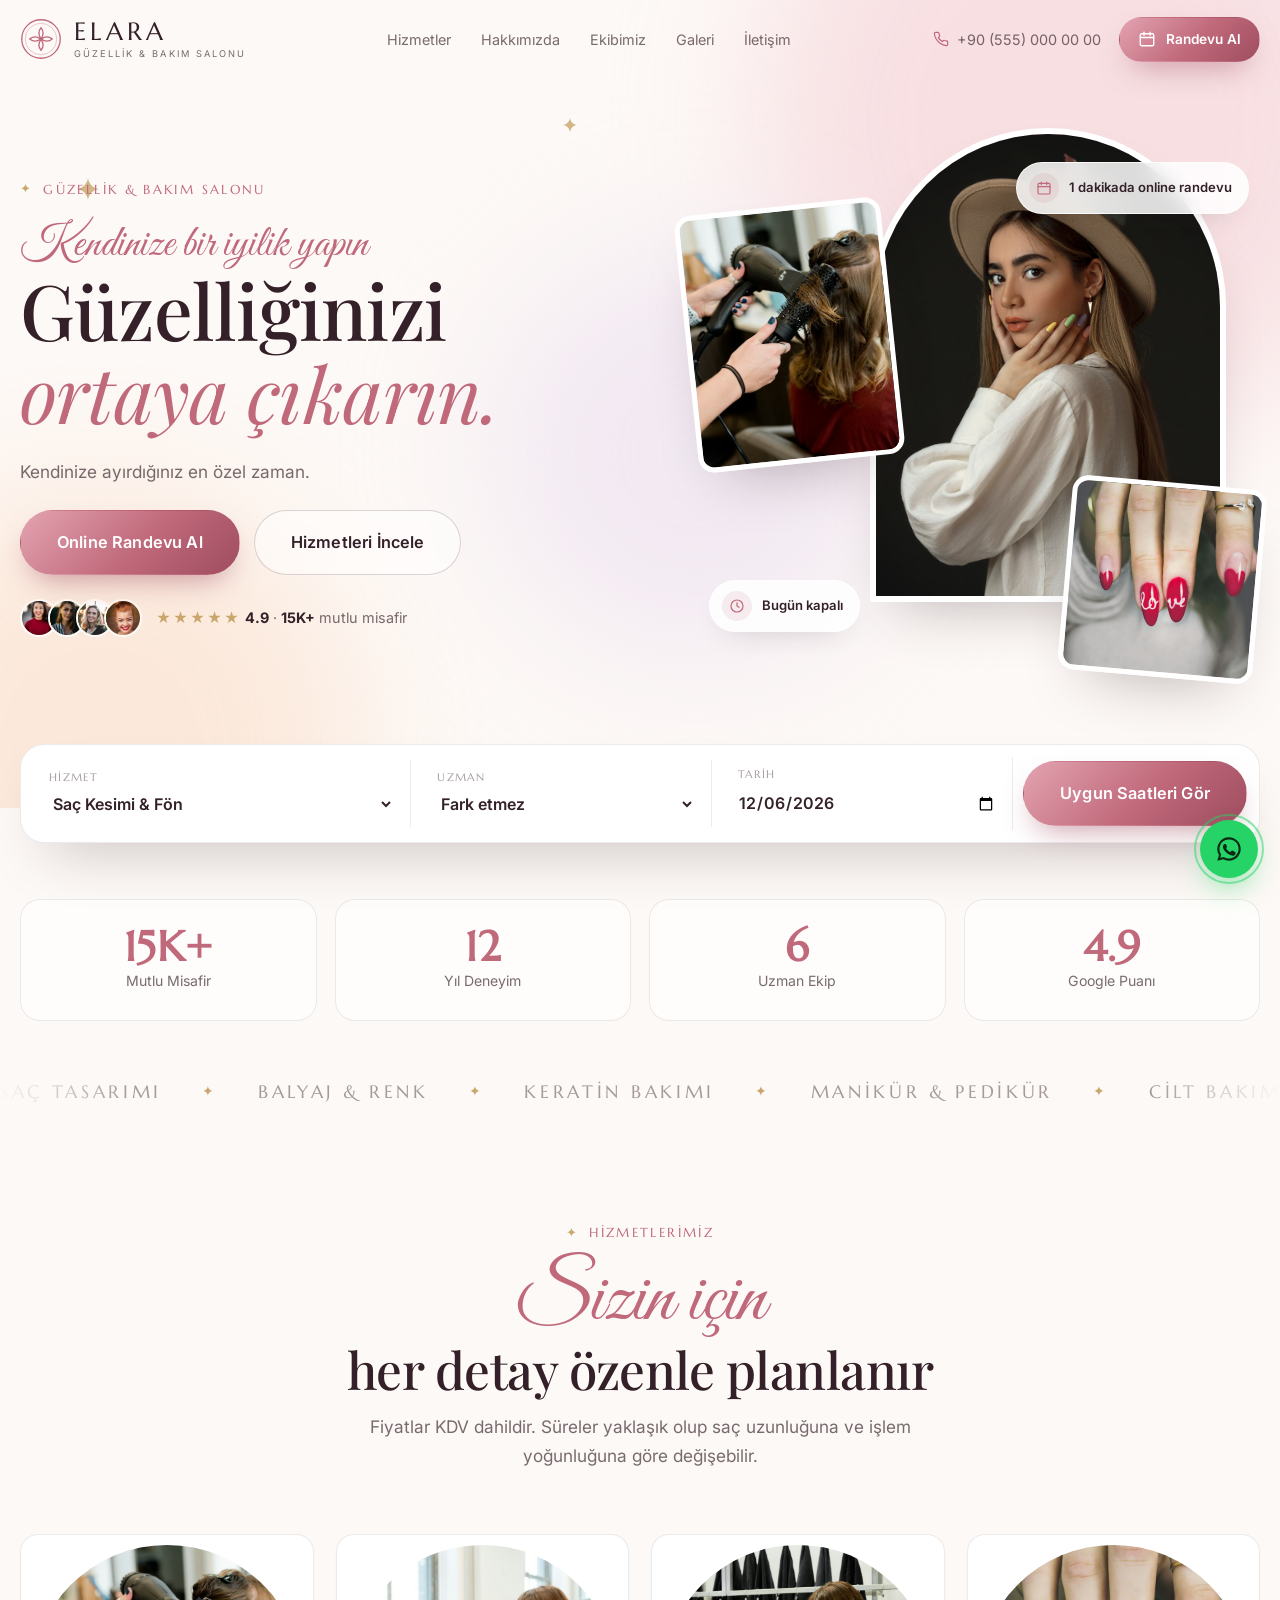
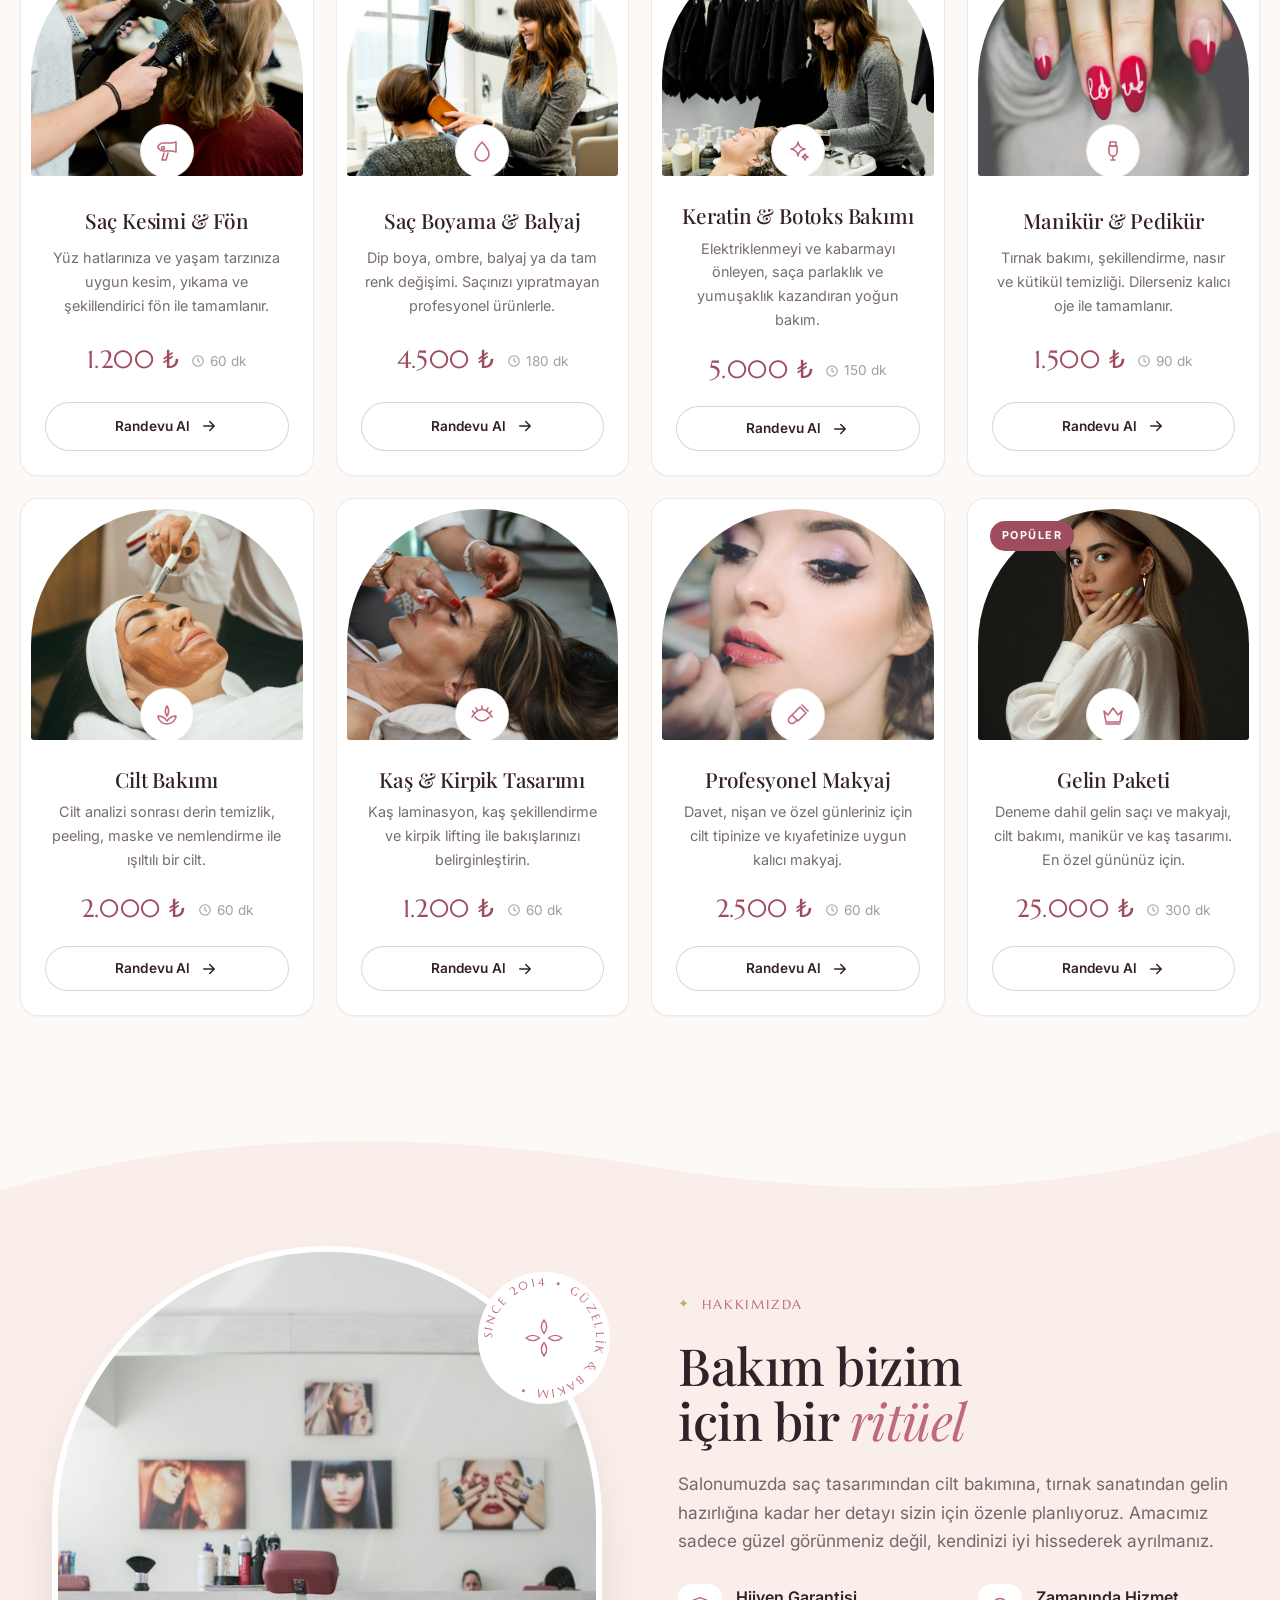
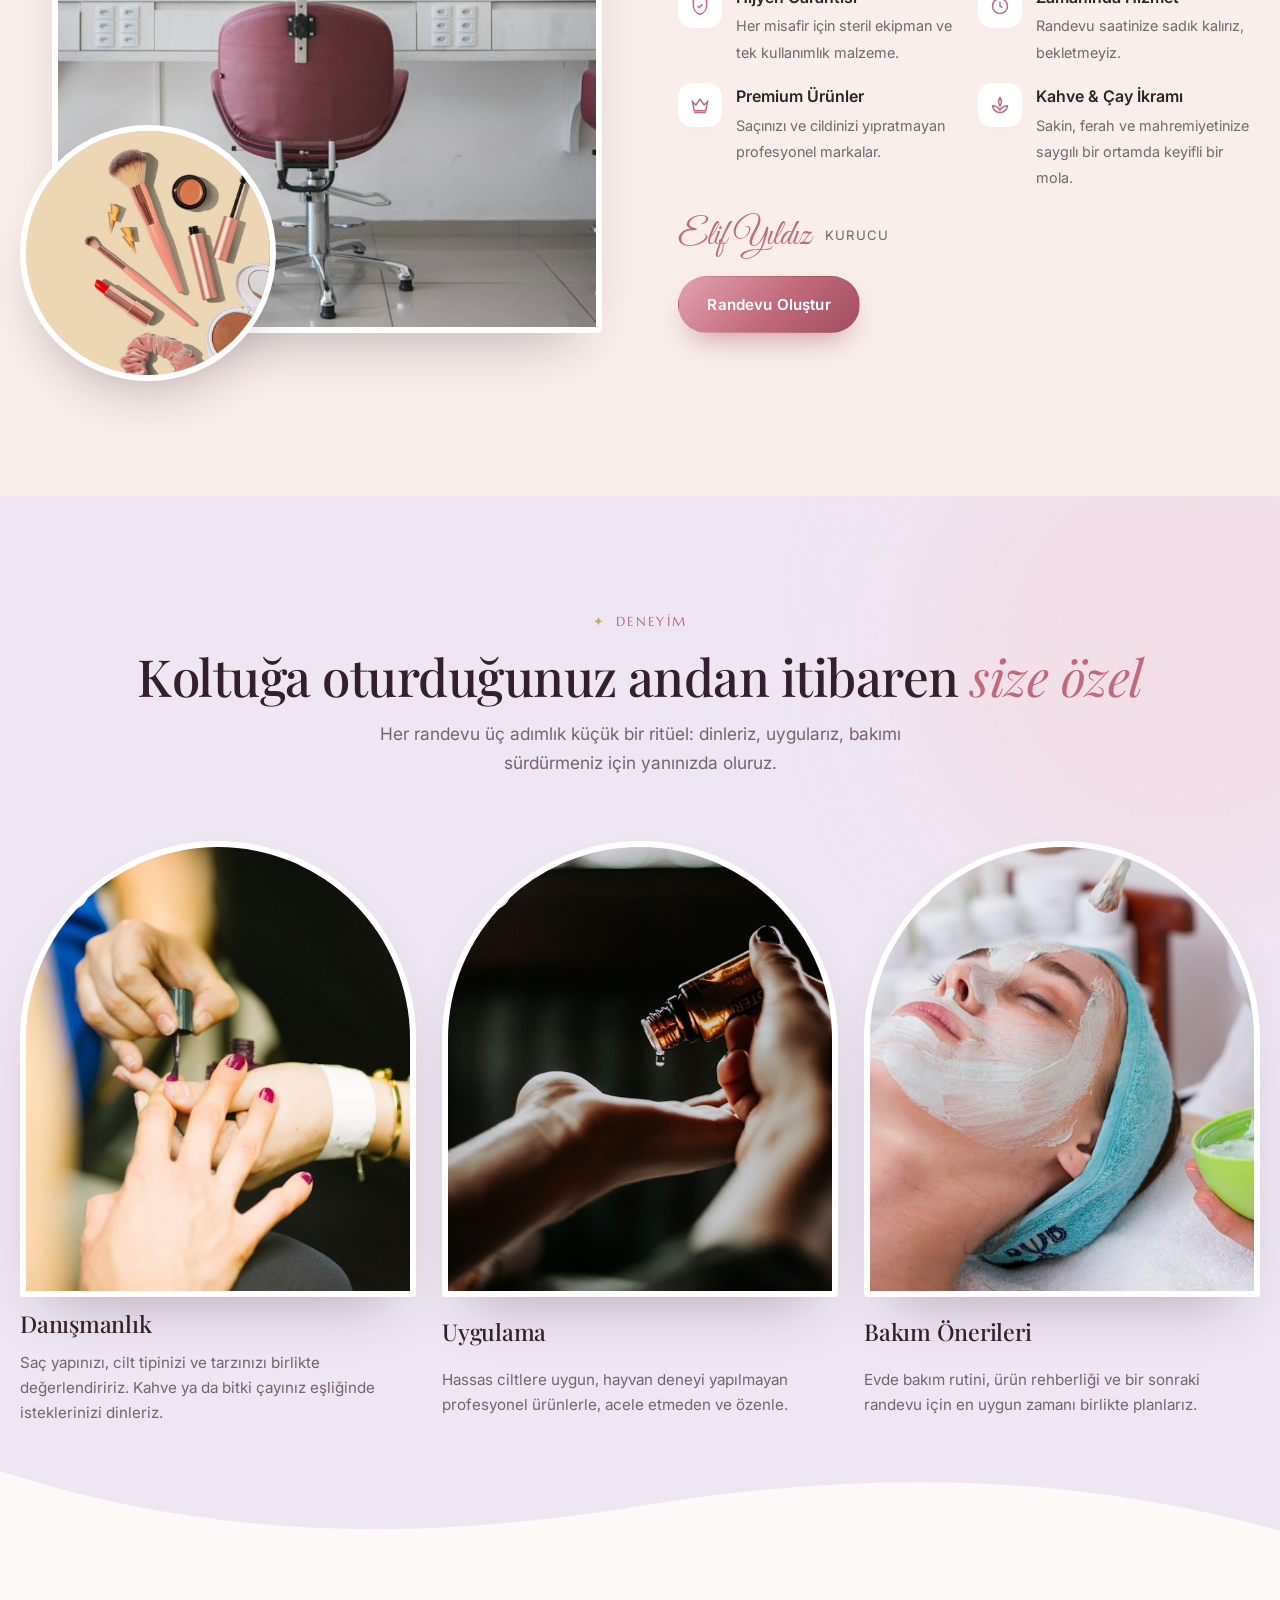
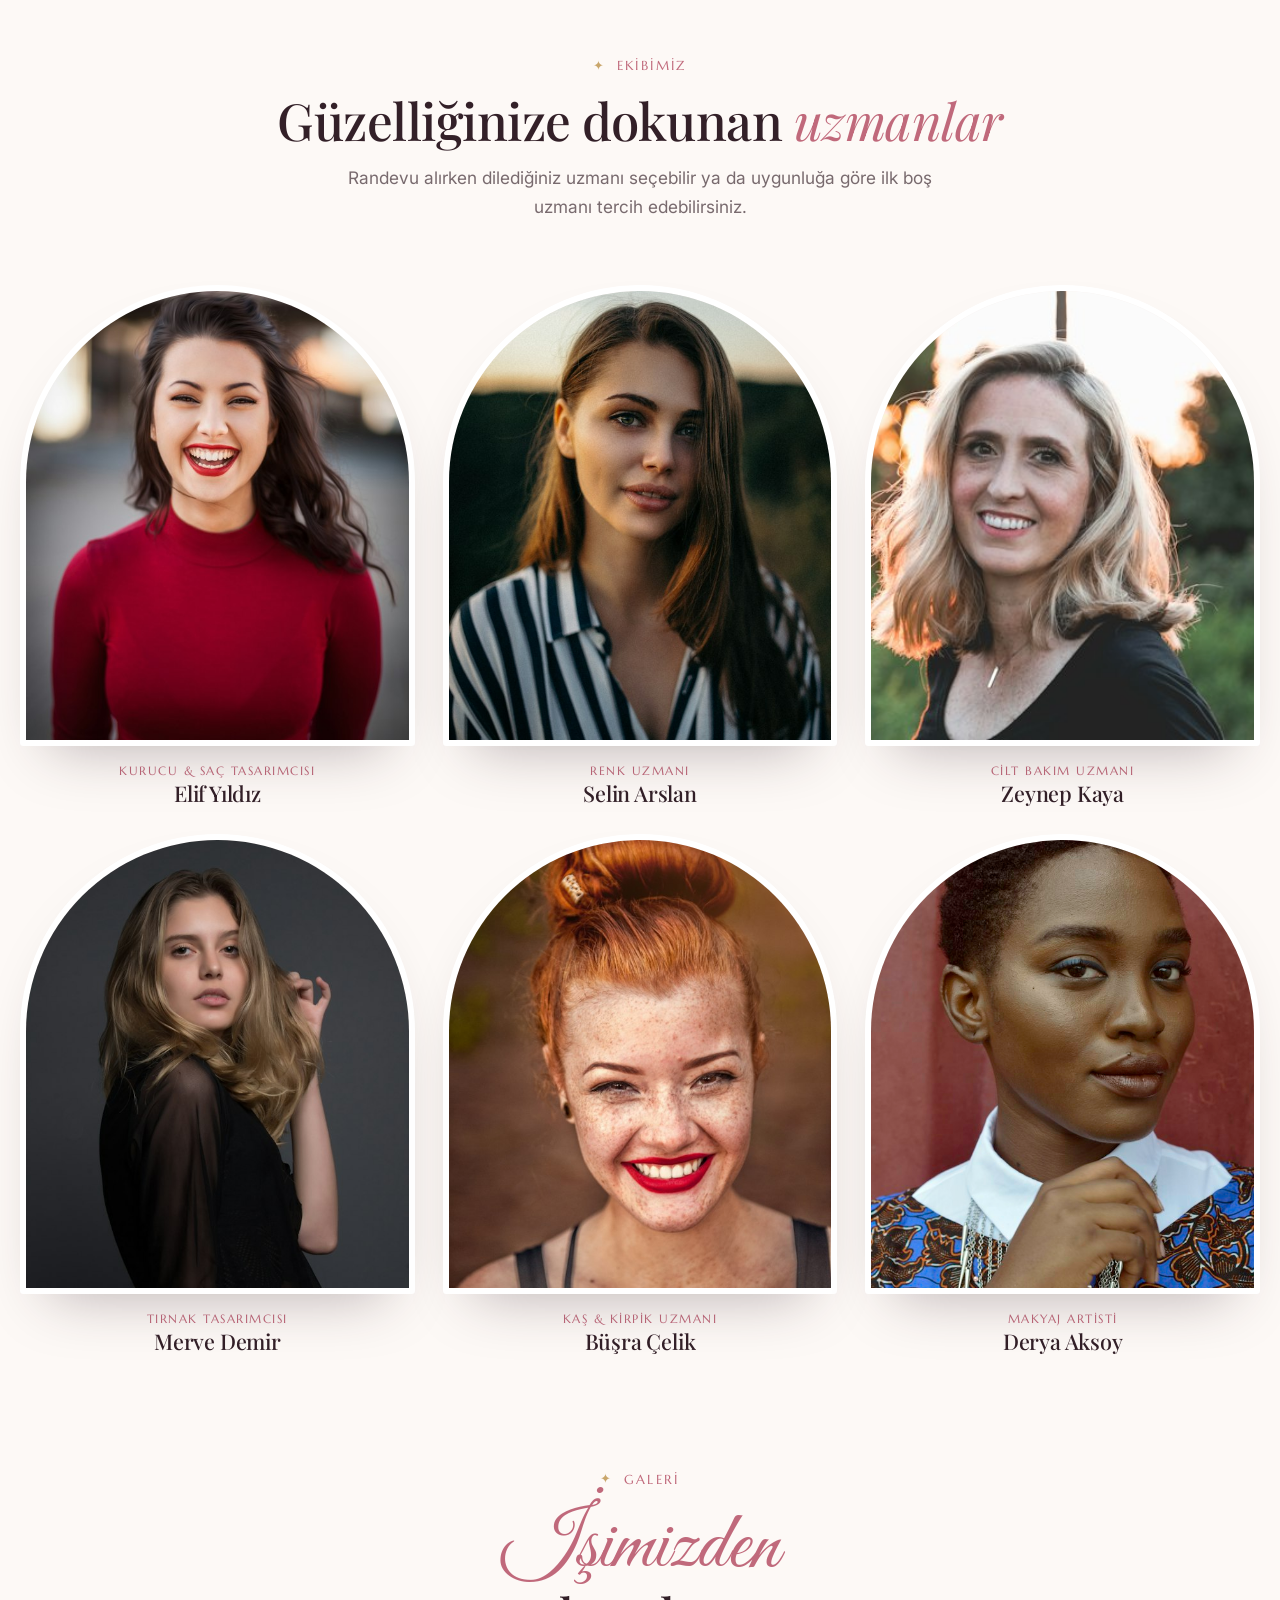
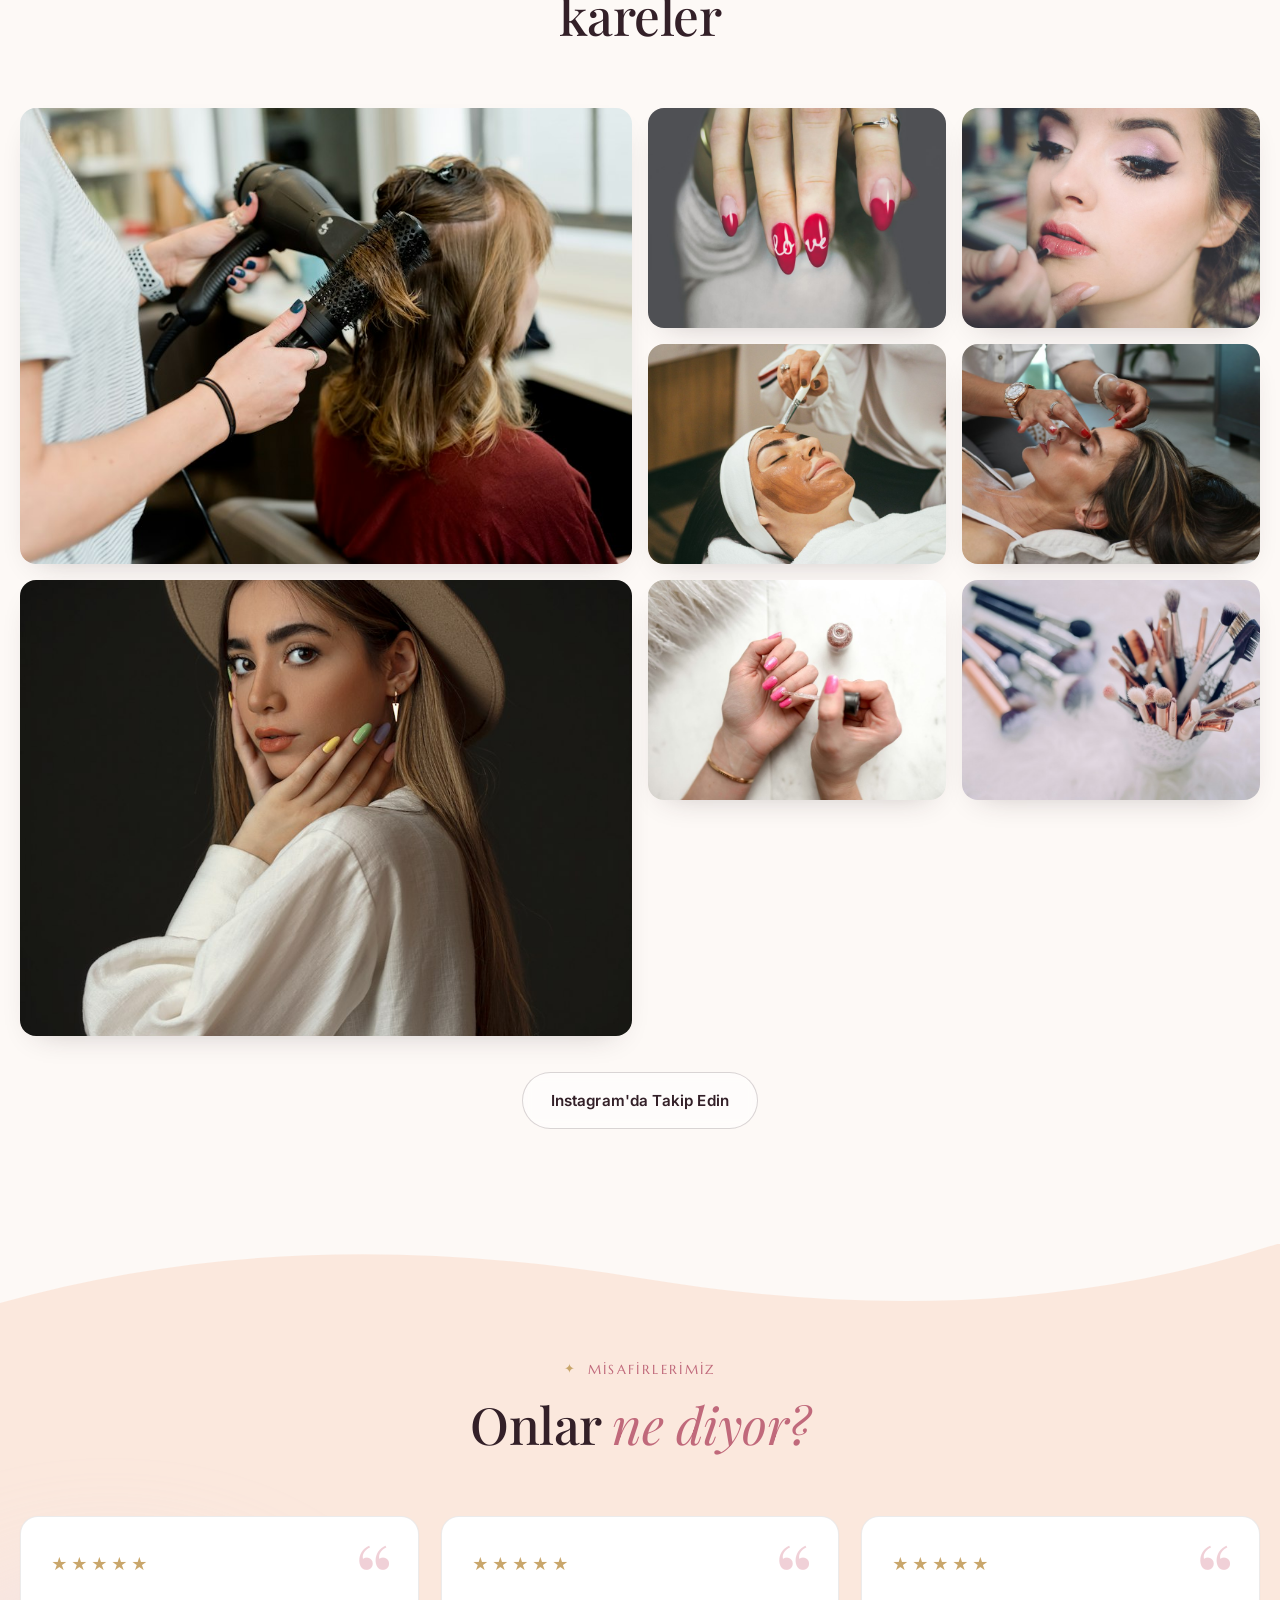
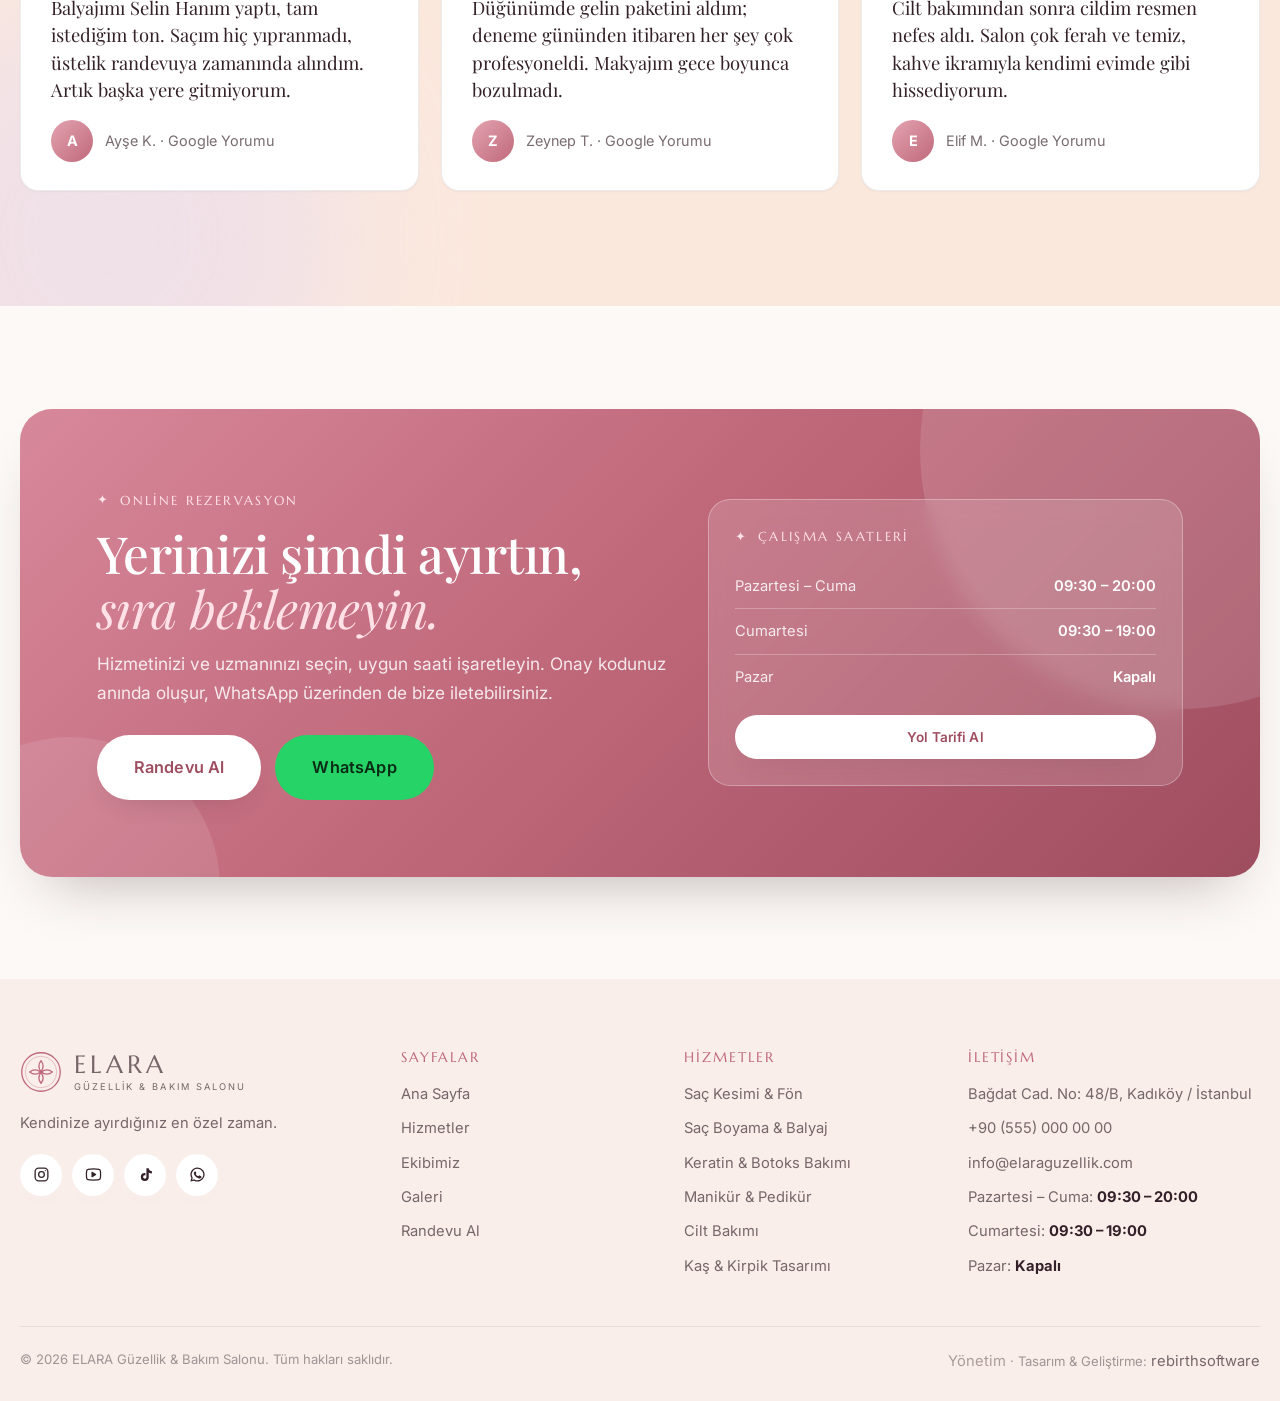
==== commit f3c662e8: ""Kadınlara özel" vurgusunu metinlerden ve story görselinden kaldır Co-Authored-By: Claude Fable 5.1 " ====
--- a/index.html
+++ b/index.html
@@ -4,10 +4,10 @@
   <meta charset="UTF-8">
   <meta name="viewport" content="width=device-width, initial-scale=1.0">
   <title>{{brand}} — Saç, Cilt, Tırnak & Makyaj</title>
-  <meta name="description" content="Kadınlara özel güzellik salonu. Saç tasarımı, balyaj, keratin bakımı, manikür & pedikür, cilt bakımı, kaş & kirpik, makyaj ve gelin paketi. Online randevu alın.">
+  <meta name="description" content="Güzellik ve bakım salonu. Saç tasarımı, balyaj, keratin bakımı, manikür & pedikür, cilt bakımı, kaş & kirpik, makyaj ve gelin paketi. Online randevu alın.">
   <meta name="theme-color" content="#fdf9f6">
   <meta property="og:title" content="ELARA Güzellik & Bakım Salonu">
-  <meta property="og:description" content="Kendinize ayırdığınız en özel zaman. Kadınlara özel güzellik salonu, online randevu alın.">
+  <meta property="og:description" content="Kendinize ayırdığınız en özel zaman. Güzellik ve bakım salonu, online randevu alın.">
   <meta property="og:type" content="website">
   <link rel="icon" href="assets/img/favicon.svg" type="image/svg+xml">
   <link rel="preconnect" href="https://fonts.googleapis.com">
@@ -26,7 +26,7 @@
     <span class="sparkle d3" style="right:8%;bottom:26%;width:18px;height:18px"><svg viewBox="0 0 24 24" fill="currentColor"><path d="M12 0c1 6.5 5.5 11 12 12-6.5 1-11 5.5-12 12-1-6.5-5.5-11-12-12 6.5-1 11-5.5 12-12Z"/></svg></span>
     <div class="container hero-grid">
       <div class="hero-content">
-        <span class="eyebrow reveal in">Kadınlara Özel Güzellik Salonu</span>
+        <span class="eyebrow reveal in">Güzellik & Bakım Salonu</span>
         <div class="reveal in" data-delay="1">
           <div class="hero-script">Kendinize bir iyilik yapın</div>
           <h1>Güzelliğinizi <em class="accent">ortaya çıkarın.</em></h1>
@@ -45,7 +45,7 @@
         <div class="hero-arch"><img id="hero-img" src="" alt="Salon misafiri"></div>
         <div class="hero-card one"><img id="hero-card1" src="" alt="Fön ve şekillendirme"></div>
         <div class="hero-card two"><img id="hero-card2" src="" alt="Tırnak tasarımı"></div>
-        <span class="pill-badge b"><i><svg viewBox="0 0 24 24" fill="none" stroke="currentColor" stroke-width="1.8" stroke-linecap="round" stroke-linejoin="round"><path d="M12 2 4 5v6c0 5 3.5 9.5 8 11 4.5-1.5 8-6 8-11V5Z"/><path d="m9 12 2 2 4-4"/></svg></i>Sadece kadınlara özel</span>
+        <span class="pill-badge b"><i><svg viewBox="0 0 24 24" fill="none" stroke="currentColor" stroke-width="1.8" stroke-linecap="round" stroke-linejoin="round"><rect x="3" y="5" width="18" height="16" rx="2"/><path d="M3 10h18M8 3v4M16 3v4"/></svg></i>1 dakikada online randevu</span>
         <span class="pill-badge a"><i><svg viewBox="0 0 24 24" fill="none" stroke="currentColor" stroke-width="1.8" stroke-linecap="round" stroke-linejoin="round"><circle cx="12" cy="12" r="9"/><path d="M12 7v5l3 2"/></svg></i><span id="hero-hours"></span></span>
       </div>
     </div>
@@ -100,7 +100,7 @@
         <svg class="ring" viewBox="0 0 136 136" aria-hidden="true">
           <defs><path id="ring2" d="M68,68 m-52,0 a52,52 0 1,1 104,0 a52,52 0 1,1 -104,0"/></defs>
           <circle cx="68" cy="68" r="66" fill="#fff"/>
-          <text><textPath href="#ring2">SINCE <tspan id="since-year"></tspan> • KADINLARA ÖZEL • </textPath></text>
+          <text><textPath href="#ring2">SINCE <tspan id="since-year"></tspan> • GÜZELLİK & BAKIM • </textPath></text>
           <path d="M68 50c3.5 4.5 3.5 9 0 13.5-3.5-4.5-3.5-9 0-13.5ZM68 86c3.5-4.5 3.5-9 0-13.5-3.5 4.5-3.5 9 0 13.5ZM50 68c4.5-3.5 9-3.5 13.5 0-4.5 3.5-9 3.5-13.5 0ZM86 68c-4.5-3.5-9-3.5-13.5 0 4.5 3.5 9 3.5 13.5 0Z" fill="none" stroke="#c0697b" stroke-width="1.4" stroke-linejoin="round"/>
         </svg>
       </div>
@@ -112,7 +112,7 @@
           <div class="feature"><i><svg viewBox="0 0 24 24" fill="none" stroke="currentColor" stroke-width="1.8"><path d="M12 2 4 5v6c0 5 3.5 9.5 8 11 4.5-1.5 8-6 8-11V5Z"/><path d="m9 12 2 2 4-4"/></svg></i><div><b>Hijyen Garantisi</b><span>Her misafir için steril ekipman ve tek kullanımlık malzeme.</span></div></div>
           <div class="feature"><i><svg viewBox="0 0 24 24" fill="none" stroke="currentColor" stroke-width="1.8"><circle cx="12" cy="12" r="9"/><path d="M12 7v5l3 2"/></svg></i><div><b>Zamanında Hizmet</b><span>Randevu saatinize sadık kalırız, bekletmeyiz.</span></div></div>
           <div class="feature"><i><svg viewBox="0 0 24 24" fill="none" stroke="currentColor" stroke-width="1.8"><path d="m3 8 4 4 5-7 5 7 4-4-2 11H5Z"/><path d="M5 21h14"/></svg></i><div><b>Premium Ürünler</b><span>Saçınızı ve cildinizi yıpratmayan profesyonel markalar.</span></div></div>
-          <div class="feature"><i><svg viewBox="0 0 24 24" fill="none" stroke="currentColor" stroke-width="1.8"><path d="M12 21c-5 0-9-4-9-8 4 0 7 2 9 5 2-3 5-5 9-5 0 4-4 8-9 8Z"/><path d="M12 13c-2-3-2-7 0-10 2 3 2 7 0 10Z"/></svg></i><div><b>Kadınlara Özel Alan</b><span>Yalnızca kadınlara hizmet veren, mahremiyetinize saygılı bir ortam.</span></div></div>
+          <div class="feature"><i><svg viewBox="0 0 24 24" fill="none" stroke="currentColor" stroke-width="1.8"><path d="M12 21c-5 0-9-4-9-8 4 0 7 2 9 5 2-3 5-5 9-5 0 4-4 8-9 8Z"/><path d="M12 13c-2-3-2-7 0-10 2 3 2 7 0 10Z"/></svg></i><div><b>Kahve & Çay İkramı</b><span>Sakin, ferah ve mahremiyetinize saygılı bir ortamda keyifli bir mola.</span></div></div>
         </div>
         <div class="signature reveal" data-delay="3"><span class="script" id="founder-name"></span><small>Kurucu</small></div>
         <div class="reveal" data-delay="3"><a class="btn btn-gold" href="randevu.html">Randevu Oluştur</a></div>
